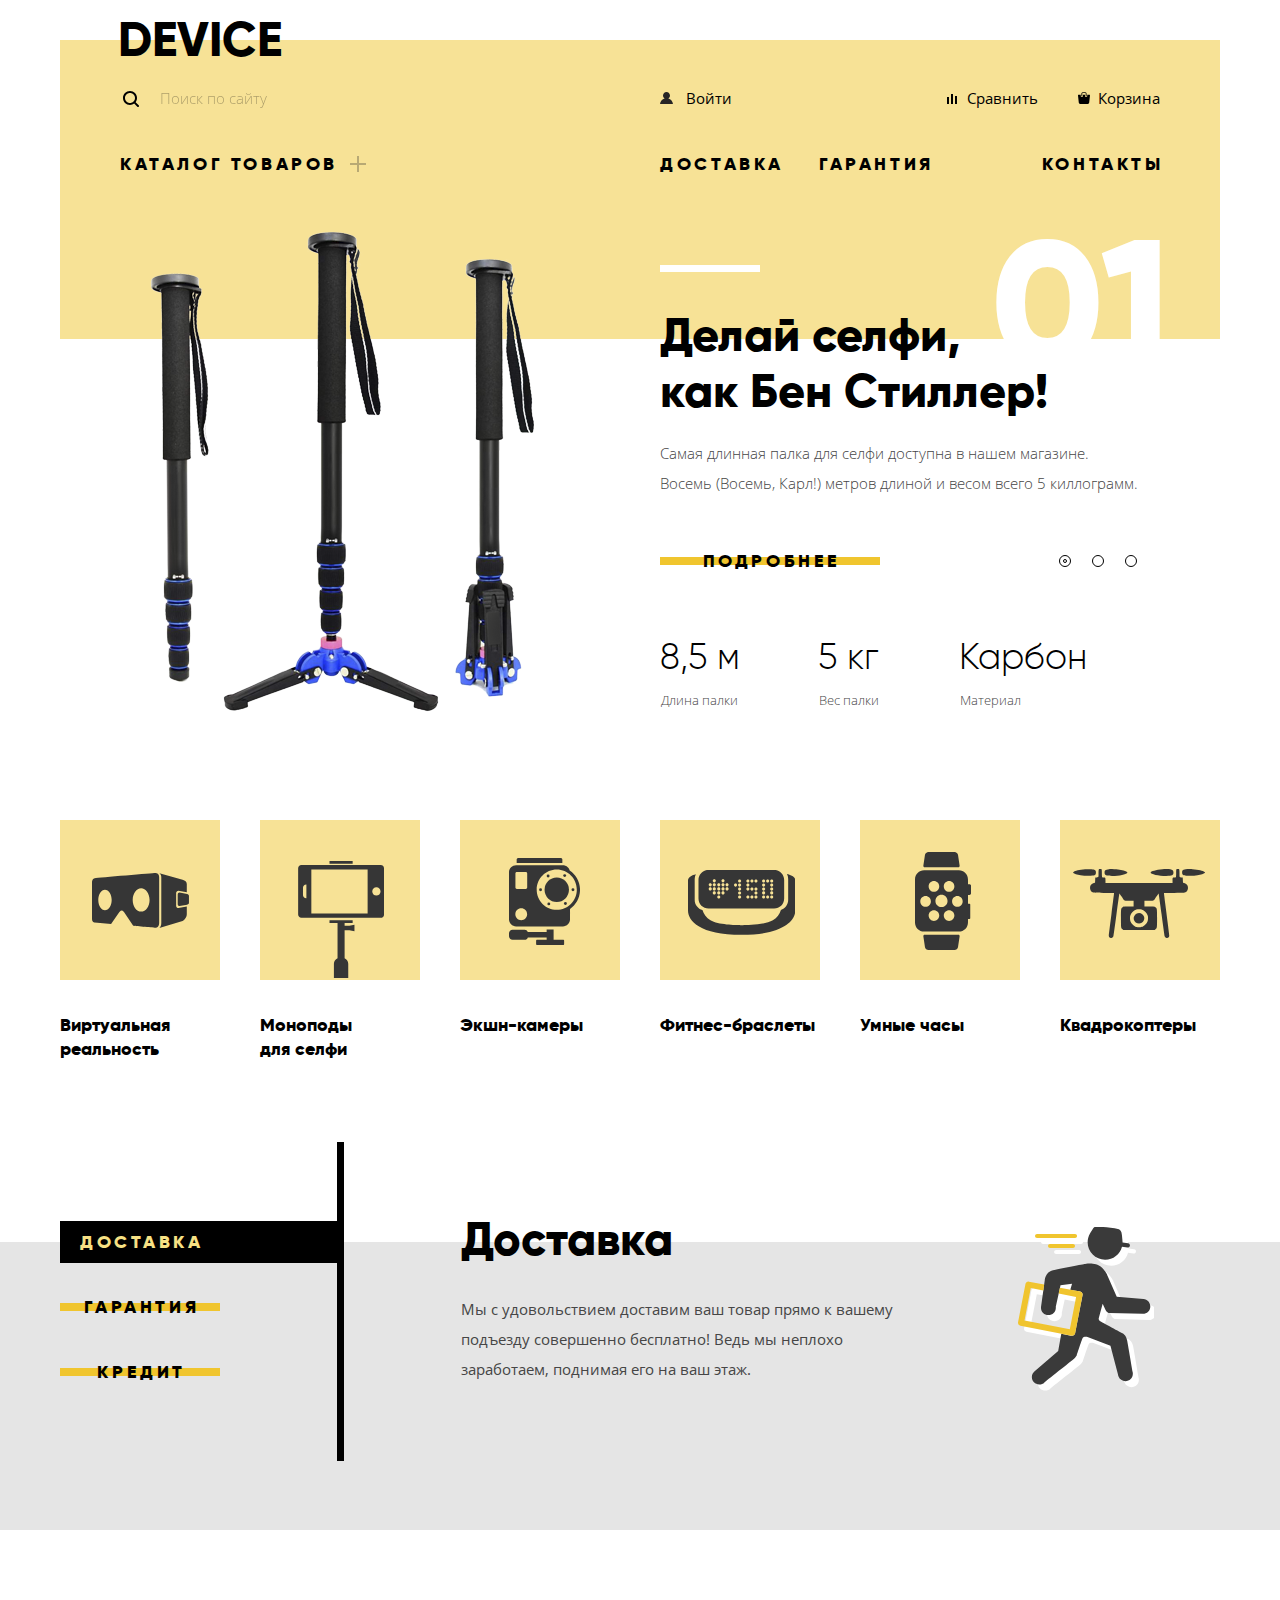
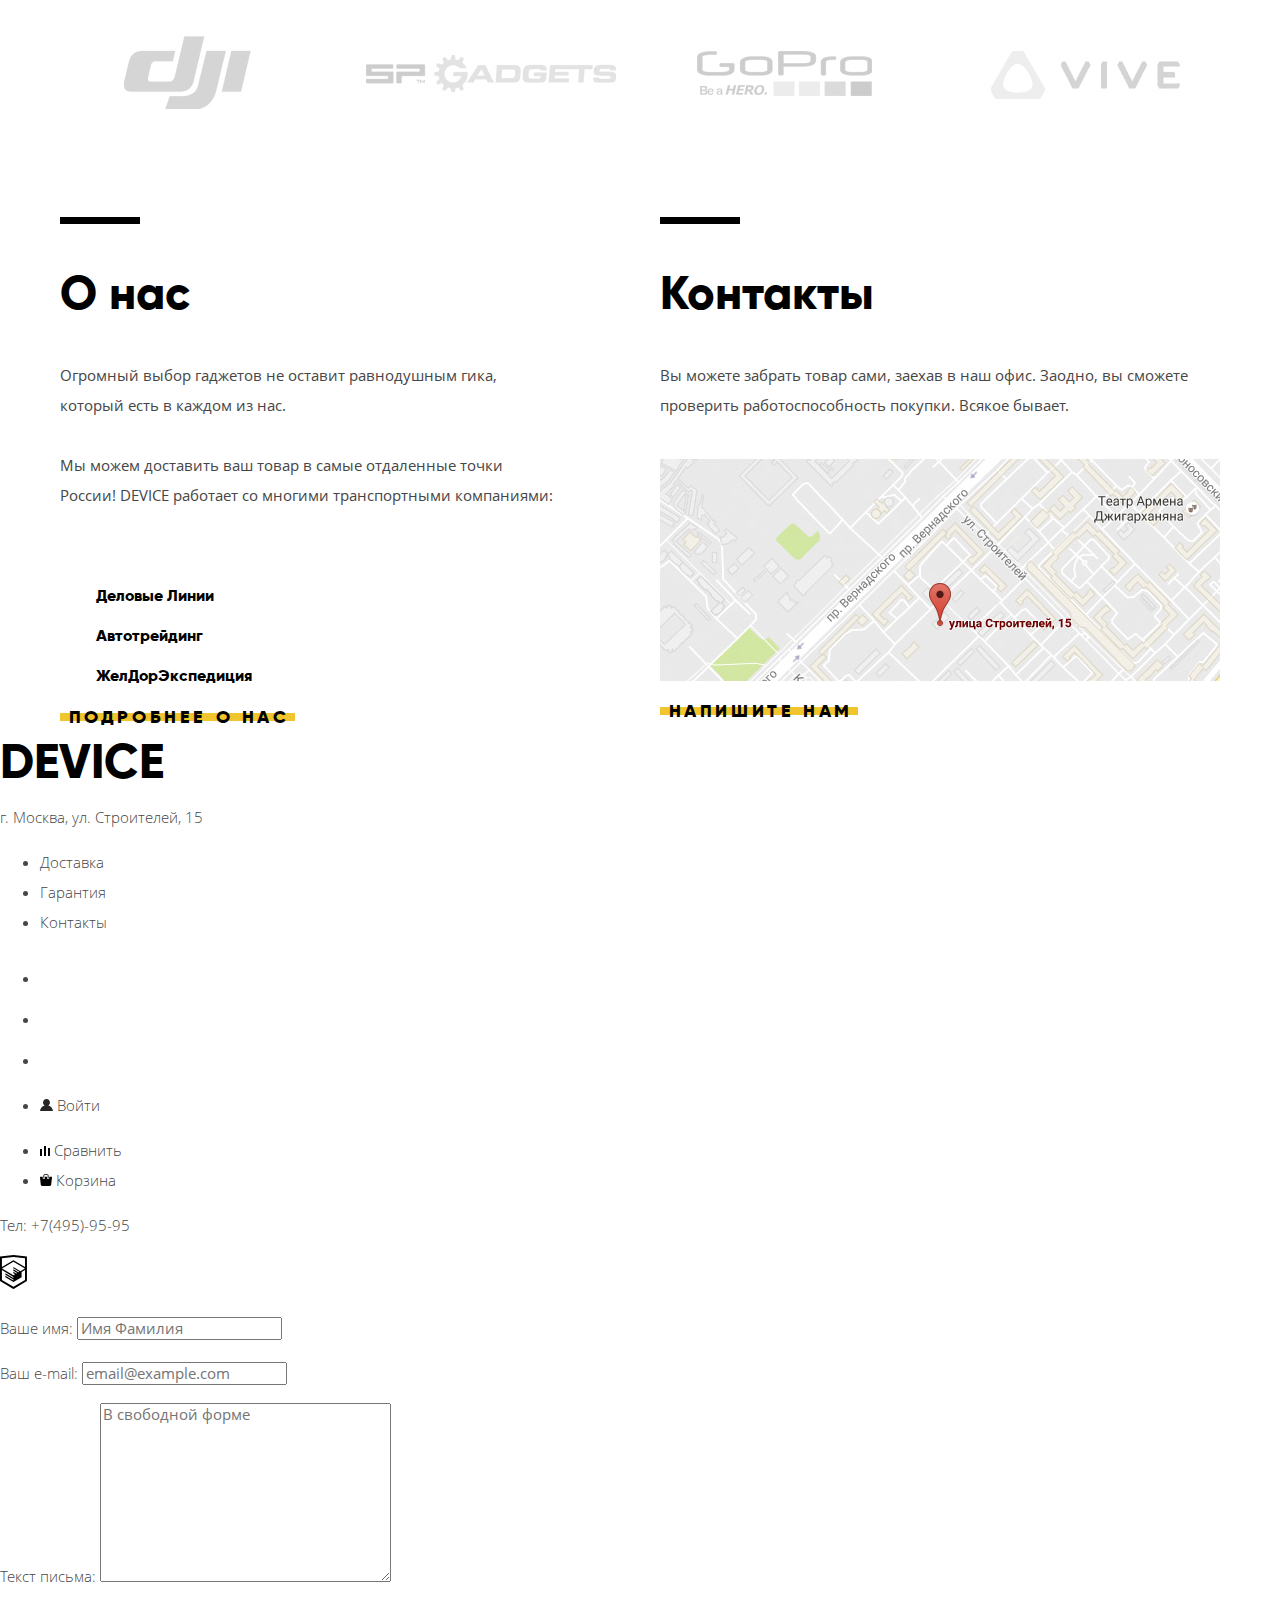
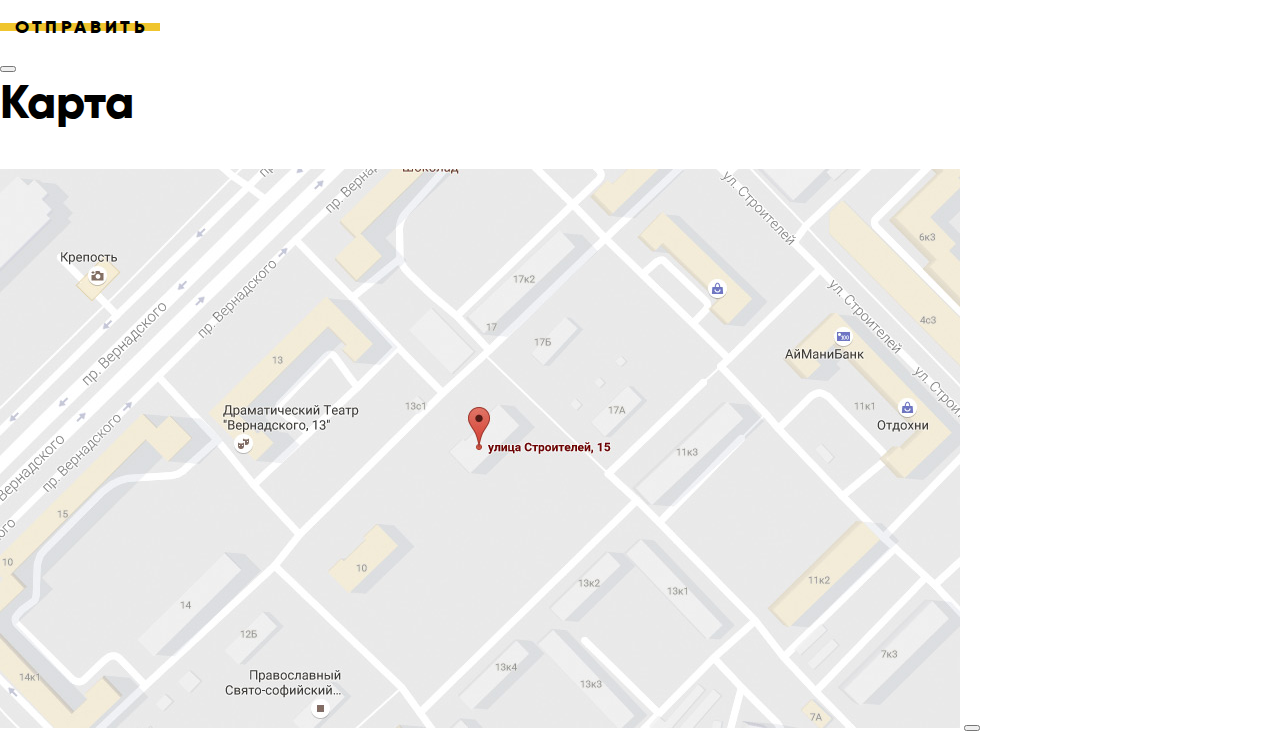
==== index.html @ dcaefc9c "Сделал второй слайдер и блок логотипов" ====
<!DOCTYPE html>
<html lang="ru">

<head>
  <meta charset="UTF-8">
  <meta name="viewport" content="width=device-width, initial-scale=1.0">
  <meta http-equiv="X-UA-Compatible" content="ie=edge">
  <title>Device</title>
  <link rel="stylesheet" href="css/normalize.css">
  <link rel="stylesheet" href="css/style.css">
</head>

<body>
  <header class="header container">
    <a class="logo header__logo">Device</a>

    <div class="additional-navigation">
      <form class="search" action="https://echo.htmlacademy.ru" method="GET">
        <input class="search__input" type="search" id="search" name="search" placeholder="Поиск по сайту" required>
        <button class="search__btn" type="submit">Найти</button>
        <span class="underscore"></span>
      </form>
      <div class="user-navigation">
        <ul class="login-block">
          <li class="user-navigation__item user-navigation__item_login">
            <a href="#">
              <svg class="user-icon" version="1.1" xmlns="http://www.w3.org/2000/svg" xmlns:xlink="http://www.w3.org/1999/xlink"
                x="0px" y="0px" width="13px" height="12px" viewBox="0 0 13 12" enable-background="new 0 0 13 12"
                xml:space="preserve">
                <path fill="#272525" d="M0.032,12h12.937c-0.163-2.643-2.074-4.837-4.671-5.543C9.306,5.846,9.985,4.75,9.985,3.485
                  C9.985,1.561,8.425,0,6.5,0S3.015,1.561,3.015,3.485c0,1.264,0.68,2.361,1.688,2.972C2.106,7.163,0.194,9.357,0.032,12z" /></svg>
              Войти
            </a>
          </li>
        </ul>
        <ul class="other-block">
          <li class="user-navigation__item"><a href="#">
              <svg version="1.1" xmlns="http://www.w3.org/2000/svg" xmlns:xlink="http://www.w3.org/1999/xlink" x="0px"
                y="0px" width="10px" height="14px" viewBox="0 0 10 10" enable-background="new 0 0 10 10" xml:space="preserve">
                <rect x="8" y="2" width="1.984" height="8" />
                <rect y="3" width="1.984" height="7" />
                <rect x="4" width="2" height="10" />
              </svg>
              Сравнить
            </a>
          </li>
          <li class="user-navigation__item">
            <a href="#">
              <svg version="1.1" xmlns="http://www.w3.org/2000/svg" xmlns:xlink="http://www.w3.org/1999/xlink" x="0px"
                y="0px" width="12px" height="12px" viewBox="0 0 12 12" enable-background="new 0 0 12 12" xml:space="preserve">
                <g>
                  <path d="M11.864,3.017c-0.082-0.098-0.203-0.154-0.327-0.154H9.225V4.09c0,0.563-0.484,1.022-1.08,1.022
                c-0.594,0-1.078-0.458-1.078-1.022V2.863H4.909V4.09c0,0.563-0.485,1.022-1.08,1.022c-0.595,0-1.078-0.458-1.078-1.022V2.863H0.438
                c-0.125,0-0.243,0.056-0.327,0.154C0.028,3.115-0.012,3.245,0.003,3.375l0.776,7.134c0.015,0.806,0.642,1.455,1.411,1.455h7.595
                c0.77,0,1.396-0.649,1.411-1.455l0.776-7.134C11.987,3.245,11.946,3.115,11.864,3.017z" />
                  <path d="M3.829,4.499c0.239,0,0.433-0.184,0.433-0.409V1.84c0-0.632,0.672-1.022,1.295-1.022h1.079
                c0.655,0,1.078,0.401,1.078,1.022v2.25c0,0.225,0.194,0.409,0.431,0.409c0.239,0,0.433-0.184,0.433-0.409V1.84
                C8.577,0.773,7.761,0,6.636,0H5.557C4.367,0,3.398,0.826,3.398,1.84v2.25C3.398,4.315,3.592,4.499,3.829,4.499z" />
                </g>
              </svg>
              Корзина</a>
          </li>
        </ul>
      </div>
    </div>

    <nav class="main-navigation">
      <ul class="main-navigation__list">
        <li class="main-navigation__item menu-catalog"><a href="#">Каталог товаров</a>
          <ul class="menu-catalog__list">
            <li class="menu-catalog__item"><a href="#">Виртуальная реальность</a></li>
            <li class="menu-catalog__item"><a href="#">Фитнес-браслеты</a></li>
            <li class="menu-catalog__item"><a href="#">Квадрокоптеры</a></li>
            <li class="menu-catalog__item"><a href="catalog.html">Моноподы для селфи</a></li>
            <li class="menu-catalog__item"><a href="#">Умные часы</a></li>
            <li class="menu-catalog__item"><a href="#">Экшн-камеры</a></li>
          </ul>
        </li>
        <li class="main-navigation__item"><a href="#">Доставка</a></li>
        <li class="main-navigation__item"><a href="#">Гарантия</a></li>
        <li class="main-navigation__item"><a href="#">Контакты</a></li>
      </ul>
    </nav>
  </header>

  <main>
    <section class="slider container">
      <h2 class="visually-hidden">Краткий обзор товаров</h2>
      <input class="visually-hidden" type="radio" name='slider-radio' id="slide-1" checked>
      <input class="visually-hidden" type="radio" name='slider-radio' id="slide-2">
      <input class="visually-hidden" type="radio" name='slider-radio' id="slide-3">

      <div class="slider-controls">
        <label class="slider-controls__item slider-controls__item_active" for="slide-1"><span class="visually-hidden">Слайд
            1</span></label>
        <label class="slider-controls__item" for="slide-2"><span class="visually-hidden">Слайд 2</span></label>
        <label class="slider-controls__item" for="slide-3"><span class="visually-hidden">Слайд 3</span></label>
      </div>

      <ul class="slide-list">
        <li class="slide-list__item slide-list__item_active">
          <img class="slide-list__item-img" src="img/slider-1.png" alt="Селфи палка" width="560" height="500">
          <div class="slide-wrapper">
            <b class="slide-list__item-title">Делай селфи, <br> как Бен Стиллер!</b>
            <p class="slide-list__item-text">
              Самая длинная палка для селфи доступна в нашем магазине. Восемь (Восемь, Карл!) метров длиной и весом
              всего 5 киллограмм.
            </p>
            <a href="#" class="btn slide-list__item-btn">Подробнее</a>
            <div class="properties-wrapper">
              <table class="properties">
                <tbody>
                  <tr class="descriptions">
                    <td class="descriptions__item">8,5 м</td>
                    <td class="descriptions__item">5 кг</td>
                    <td class="descriptions__item">Карбон</td>
                  </tr>
                  <tr class="property">
                    <td class="property__item">Длина палки</td>
                    <td class="property__item">Вес палки</td>
                    <td class="property__item">Материал</td>
                  </tr>
                </tbody>
              </table>
            </div>
          </div>
        </li>

        <li class="slide-list__item">
          <img class="slide-list__item-img" src="img/slider-2.png" alt="Фитнес браслет" width="560" height="500">
          <div class="slide-wrapper">
            <b class="slide-list__item-title">Худеем правильно!</b>
            <p class="slide-list__item-text">
              Мотивирующие фитнес-браслеты помогут найти в себе силы не пропускать занятия и соблюдать диету.
            </p>
            <a href="#" class="btn slide-list__item-btn">Подробнее</a>
            <div class="properties-wrapper">
              <table class="properties">
                <tbody>
                  <tr class="descriptions">
                    <td class="descriptions__item">48 часов</td>
                  </tr>
                  <tr class="property">
                    <td class="property__item">Без подзарядки</td>
                  </tr>
                </tbody>
              </table>
            </div>
          </div>
        </li>
        <li class="slide-list__item">
          <img class="slide-list__item-img" src="img/slider-3.png" alt="Квадрокоптер" width="560" height="500">
          <div class="slide-wrapper">
            <b class="slide-list__item-title">Порхает как бабочка, жалит как пчела!</b>
            <p class="slide-list__item-text">
              Это обычный, на первый взгляд, квадрокоптер оснащен мощным лазером, замаскированным под стандартную
              камеру.
            </p>
            <a href="#" class="btn slide-list__item-btn">Подробнее</a>
            <div class="properties-wrapper">
              <table class="properties">
                <tbody>
                  <tr class="descriptions">
                    <td class="descriptions__item">800 м</td>
                    <td class="descriptions__item">50 м</td>
                  </tr>
                  <tr class="property">
                    <td class="property__item">Дальность полета</td>
                    <td class="property__item">Радиус поражения</td>
                  </tr>
                </tbody>
              </table>
            </div>
          </div>
        </li>
      </ul>
    </section>

    <section class="popular-products container">
      <h2 class="visually-hidden">Популярные товары</h2>
      <ul class="popular-products__list">
        <li class="popular-product vr">
          <a href="#">Виртуальная реальность</a>
        </li>
        <li class="popular-product selfi"><a href="#">Моноподы <br> для селфи</a>
        </li>
        <li class="popular-product action-camera">
          <a href="#">Экшн-камеры</a>
        </li>
        <li class="popular-product fitness-braslet">
          <a href="#">Фитнес-браслеты</a>
        </li>
        <li class="popular-product smart-watch">
          <a href="#">Умные часы</a>
        </li>
        <li class="popular-product quadcopters">
          <a href="#">Квадрокоптеры</a>
        </li>
      </ul>
    </section>

    <section class="services">
      <div class="container">
        <h2 class="visually-hidden">Сервисы</h2>
        <input class="visually-hidden" type="radio" name="services-radio" id="delivery" checked>
        <input class="visually-hidden" type="radio" name="services-radio" id="warrantly">
        <input class="visually-hidden" type="radio" name="services-radio" id="credit">

        <div class="services-controls">
          <label for="delivery" class="btn services-controls__item services-controls__item_active">Доставка</label>
          <label for="warrantly" class="btn services-controls__item">Гарантия</label>
          <label for="credit" class="btn services-controls__item">Кредит</label>
        </div>

        <ul class="service-list">
          <li class="service-list__item delivery  service-list__item_active">
            <h3 class="service-list__item-title">Доставка</h3>
            <p class="service-list__item-text">
              Мы с удовольствием доставим ваш товар прямо к вашему подъезду совершенно бесплатно! Ведь мы неплохо
              заработаем, поднимая его на ваш этаж.
            </p>
          </li>
          <li class="service-list__item warranty">
            <h3 class="service-list__item-title">Гарантия</h3>
            <p class="service-list__item-text">
              Если из-за возгорания купленного у нас товара у вас сгорит дом &#8212; не переживайте, мы выдадим вам
              новый. <br> Товар, не дом, конено же.
            </p>
          </li>
          <li class="service-list__item credit">
            <h3 class="service-list__item-title">Кредит</h3>
            <p class="service-list__item-text">
              Залезть в долговую яму стало проще! Кредитные консультанты подберут для вас наиболее выгодные условия
              кредита. Выгодные для нашего банка, разумеется.
            </p>
          </li>
        </ul>
      </div>
    </section>

    <section class="brands container">
      <h2 class="visually-hidden">Брэнды</h2>
      <ul class="brands-list">
        <li class="brands-item"><a href="#">
          <img src="img/logo-1.jpg" alt="Dji" width="260" height="100">
        </a></li>
        <li class="brands-item"><a href="#">
          <img src="img/logo-2.jpg" alt="SPgadgets" width="260" height="100">
        </a></li>
        <li class="brands-item"><a href="#">
          <img src="img/logo-3.jpg" alt="GoPro" width="260" height="100">
        </a></li>
        <li class="brands-item"><a href="#">
          <img src="img/logo-4.jpg" alt="Vive" width="260" height="100">
        </a></li>
      </ul>
    </section>

    <section class="info container">
      <h2 class="visually-hidden">Информация</h2>
      <section class="about-us">
        <h3 class="about-us__title">О нас</h3>
        <p class="about-us__text">Огромный выбор гаджетов не оставит равнодушным гика, который есть в каждом из нас.</p>
        <p class="about-us__text">Мы можем доставить ваш товар в самые отдаленные точки России! DEVICE работает со
          многими транспортными компаниями:</p>
        <ul class="transport-companies">
          <li class="transport-companies__item">Деловые Линии</li>
          <li class="transport-companies__item">Автотрейдинг</li>
          <li class="transport-companies__item">ЖелДорЭкспедиция</li>
        </ul>
        <a href="#" class="btn">Подробнее о нас</a>
      </section>

      <section class="contacts">
        <h3 class="contacts__title">Контакты</h3>
        <p class="contacts__text">Вы можете забрать товар сами, заехав в наш офис. Заодно, вы сможете проверить
          работоспособность покупки. Всякое бывает.</p>
        <section class="map">
          <h4 class="visually-hidden">Карта</h4>
          <img src="img/map.jpg" alt="ул. Строителей, 15" class="map__img" width="560" height="222">
        </section>
        <a href="#" class="btn">Напишите нам</a>
      </section>
    </section>
  </main>

  <footer class="footer">
    <div class="footer__left">
      <a class="logo footer__logo">Device</a>
      <p class="footer__address">г. Москва, ул. Строителей, 15</p>
    </div>
    <div class="footer__center">
      <ul class="footer-serice-list">
        <li><a href="#">Доставка</a></li>
        <li><a href="#">Гарантия</a></li>
        <li><a href="#">Контакты</a></li>
      </ul>
      <ul class="social-btn">
        <li class="social-btn__item">
          <a href="#">
            <svg version="1.1" xmlns="http://www.w3.org/2000/svg" xmlns:xlink="http://www.w3.org/1999/xlink" x="0px" y="0px"
              width="32px" height="32px" viewBox="0 0 32 32" enable-background="new 0 0 32 32" xml:space="preserve">
              <path fill="#FFFFFF" d="M16,0C7.164,0,0,7.163,0,16s7.164,16,16,16c8.837,0,16-7.164,16-16S24.837,0,16,0z M20.062,9.455h-3.021
           v3.444h3.021v3.445h-3.021v8.61h-3.021v-8.61H11v-3.445h3.021V9.455c0-1.902,1.353-3.445,3.021-3.445h3.021V9.455z" />
            </svg>
            <span class="visually-hidden">Фейсбук</span>
          </a>
        </li>
        <li class="social-btn__item">
          <a href="#">
            <svg version="1.1" xmlns="http://www.w3.org/2000/svg" xmlns:xlink="http://www.w3.org/1999/xlink" x="0px" y="0px"
              width="32px" height="32px" viewBox="0 0 32 32" enable-background="new 0 0 32 32" xml:space="preserve">
              <g>
                <path fill="#FFFFFF" d="M20.916,16c0,2.728-2.211,4.938-4.938,4.938S11.039,18.728,11.039,16c0-0.394,0.051-0.773,0.138-1.14
               h-0.897v6.838h11.396V14.86h-0.897C20.865,15.227,20.916,15.606,20.916,16z" />
                <path fill="#FFFFFF" d="M15.978,18.659c1.466,0,2.659-1.193,2.659-2.659s-1.193-2.659-2.659-2.659
               c-1.466,0-2.659,1.193-2.659,2.659S14.511,18.659,15.978,18.659z" />
                <rect x="18.637" y="10.302" fill="#FFFFFF" width="3.039" height="3.039" />
                <path fill="#FFFFFF" d="M16,0C7.164,0,0,7.164,0,16c0,8.837,7.164,16,16,16c8.837,0,16-7.163,16-16C32,7.164,24.837,0,16,0z
                M23.955,21.698c0,1.254-1.025,2.279-2.279,2.279H10.279C9.026,23.978,8,22.952,8,21.698V10.302c0-1.253,1.026-2.279,2.279-2.279
               h11.396c1.254,0,2.279,1.026,2.279,2.279V21.698z" />
              </g>
            </svg>
            <span class="visually-hidden">Инстаграм</span>
          </a>
        </li>
        <li class="social-btn__item">
          <a href="#">
            <svg version="1.1" xmlns="http://www.w3.org/2000/svg" xmlns:xlink="http://www.w3.org/1999/xlink" x="0px" y="0px"
              width="32px" height="32px" viewBox="0 0 32 32" enable-background="new 0 0 32 32" xml:space="preserve">
              <g>
              </g>
              <g>
                <path fill="#FFFFFF" d="M16,0C7.164,0,0,7.164,0,16c0,8.837,7.164,16,16,16c8.837,0,16-7.163,16-16C32,7.164,24.837,0,16,0z
                M23.944,12.809c-0.251,6.516-3.463,10.832-10.992,10.702c-0.14,0-0.205,0-0.233,0c-0.015,0-0.021,0-0.021,0
               c-0.029,0-0.094,0-0.232,0c-0.447,0-4.543-0.443-5.344-1.823c2.479,0.19,4.247-0.406,5.12-1.136
               c-1.048-0.289-2.923-0.461-3.251-2.848c0.384,0.104,0.618,0.221,1.299,0.113c-1.307-0.824-2.758-1.519-2.679-3.643
               c0.311,0.317,1.164,0.518,1.46,0.457c-0.768-0.233-2.149-3.244-0.974-4.781c1.984,1.79,4.075,3.482,7.804,3.643
               c0.227-2.214,1.24-3.699,3.168-4.325c1.84-0.479,3.255,0.26,3.901,1.138c0.737-0.224,1.453-0.466,2.193-0.685
               c-0.004,0.833-0.569,1.463-0.935,1.709c0.747,0.165,1.423-0.475,1.423-0.475C25.467,11.818,24.557,12.58,23.944,12.809z" />
              </g>
            </svg>
            <span class="visually-hidden">Твиттер</span>
          </a>
        </li>
      </ul>
    </div>
    <div class="footer__right">

      <div class="footer-user-navigation">
        <ul class="footer-login-block">
          <li class="footer-user-navigation__item footer-user-navigation__item_login">
            <a href="#">
              <svg class="user-icon" version="1.1" xmlns="http://www.w3.org/2000/svg" xmlns:xlink="http://www.w3.org/1999/xlink"
                x="0px" y="0px" width="13px" height="12px" viewBox="0 0 13 12" enable-background="new 0 0 13 12"
                xml:space="preserve">
                <path fill="#272525" d="M0.032,12h12.937c-0.163-2.643-2.074-4.837-4.671-5.543C9.306,5.846,9.985,4.75,9.985,3.485
                  C9.985,1.561,8.425,0,6.5,0S3.015,1.561,3.015,3.485c0,1.264,0.68,2.361,1.688,2.972C2.106,7.163,0.194,9.357,0.032,12z" /></svg>
              Войти
            </a>
          </li>
        </ul>
        <ul class="footer-other-block">
          <li class="footer-user-navigation__item"><a href="#">
              <svg version="1.1" xmlns="http://www.w3.org/2000/svg" xmlns:xlink="http://www.w3.org/1999/xlink" x="0px"
                y="0px" width="10px" height="10px" viewBox="0 0 10 10" enable-background="new 0 0 10 10" xml:space="preserve">
                <rect x="8" y="2" width="1.984" height="8" />
                <rect y="3" width="1.984" height="7" />
                <rect x="4" width="2" height="10" />
              </svg>
              Сравнить
            </a>
          </li>
          <li class="footer-user-navigation__item">
            <a href="#">
              <svg version="1.1" xmlns="http://www.w3.org/2000/svg" xmlns:xlink="http://www.w3.org/1999/xlink" x="0px"
                y="0px" width="12px" height="12px" viewBox="0 0 12 12" enable-background="new 0 0 12 12" xml:space="preserve">
                <g>
                  <path d="M11.864,3.017c-0.082-0.098-0.203-0.154-0.327-0.154H9.225V4.09c0,0.563-0.484,1.022-1.08,1.022
                c-0.594,0-1.078-0.458-1.078-1.022V2.863H4.909V4.09c0,0.563-0.485,1.022-1.08,1.022c-0.595,0-1.078-0.458-1.078-1.022V2.863H0.438
                c-0.125,0-0.243,0.056-0.327,0.154C0.028,3.115-0.012,3.245,0.003,3.375l0.776,7.134c0.015,0.806,0.642,1.455,1.411,1.455h7.595
                c0.77,0,1.396-0.649,1.411-1.455l0.776-7.134C11.987,3.245,11.946,3.115,11.864,3.017z" />
                  <path d="M3.829,4.499c0.239,0,0.433-0.184,0.433-0.409V1.84c0-0.632,0.672-1.022,1.295-1.022h1.079
                c0.655,0,1.078,0.401,1.078,1.022v2.25c0,0.225,0.194,0.409,0.431,0.409c0.239,0,0.433-0.184,0.433-0.409V1.84
                C8.577,0.773,7.761,0,6.636,0H5.557C4.367,0,3.398,0.826,3.398,1.84v2.25C3.398,4.315,3.592,4.499,3.829,4.499z" />
                </g>
              </svg>
              Корзина</a>
          </li>
        </ul>
      </div>

      <p class="phone">Тел:
        <a class="phone__number" href="tel:+74959595">+7(495)-95-95</a>
      </p>
      <svg class="logo-html-academy" version="1.1" xmlns="http://www.w3.org/2000/svg" xmlns:xlink="http://www.w3.org/1999/xlink"
        x="0px" y="0px" width="26.943px" height="34.09px" viewBox="0 0 26.943 34.09" enable-background="new 0 0 26.943 34.09"
        xml:space="preserve">
        <path d="M13.62,0.017L13.472,0L0,1.412v24.661l13.473,8.017l13.43-7.99l0.042-0.025V1.412L13.62,0.017z M25.019,12.127L13.495,5.334 L13.494,5.23l-0.087,0.05l-0.088-0.056v0.109L1.925,12.118V3.147l11.548-1.212l11.547,1.212V12.127z M13.405,6.787L24.923,13.5 l-4.479,2.64l-7.093-4.221l-0.014,1.415l5.904,3.513l-0.86,0.507l-5.03-2.992l-0.014,1.415l3.827,2.275l-0.782,0.523l-3.031-1.787 l-0.014,1.413l1.853,1.091l-1.8,1.081L2.034,13.622L13.405,6.787z M1.925,15.127l11.411,6.791l0.016,1.044L5.41,18.234L5.395,19.65 l7.979,4.795l0.018,1.076l-7.973-4.74l-0.013,1.414l8.021,4.822l0.046,0.025l8.143-4.872l-0.011-5.177l3.415-2.036v10.021 L13.472,31.85L1.925,24.979V15.127z" />
      </svg>
    </div>
  </footer>

  <section class="modal modal-feedback">
    <h2 class="visually-hidden">Напишите нам</h2>
    <form class="input-form" action="https://echo.htmlacademy.ru" method="POST">
      <p class="input-form__item input-form__item-name">
        <label for="user-name">Ваше имя:</label>
        <input type="text" id="user-name" name="user-name" placeholder="Имя Фамилия">
      </p>
      <p class="input-form__item input-form__item-email">
        <label for="user-email">Ваш e-mail:</label>
        <input type="email" id="user-email" name="user-email" placeholder="email@example.com">
      </p>
      <p class="input-form__item input-form__item-text">
        <label for="user-text">Текст письма:</label>
        <textarea id="user-text" name="user-text" cols="30" rows="10" placeholder="В свободной форме"></textarea>
      </p>
      <button class="btn input-form__btn" type="submit">Отправить</button>
    </form>
    <button class="btn-close-modal btn-close-modal_feedback"><span class="visually-hidden">Закрыть</span></button>
  </section>

  <section class="modal modal-map">
    <h2 class="contacts__title">Карта</h2>
    <img class="modal-map__img" src="img/map-big.jpg" alt="ул. Строителей, 15" width="960" height="559">
    <button class="btn-close-modal btn-close-modal_map"><span class="visually-hidden">Закрыть</span></button>
  </section>
</body>

</html>
---- css/style.css ----
@font-face {
  font-family: 'Gilroy';
  src: url(../fonts/gilroyextrabold.woff2) format('woff2');
  font-weight: 900;
  font-style: normal;
}

@font-face {
  font-family: 'Gilroy';
  src: url(../fonts/gilroylight.woff2) format('woff2');
  font-weight: 300;
  font-style: normal;
}

@font-face {
  font-family: 'OpenSans';
  src: url(../fonts/opensanslight.woff2) format('woff2');
  font-weight: 300;
  font-style: normal;
}

@font-face {
  font-family: 'OpenSans';
  src: url(../fonts/opensansregular.woff2) format('woff2');
  font-weight: 400;
  font-style: normal;
}

.visually-hidden:not(:focus):not(:active),
input[type="checkbox"].visually-hidden,
input[type="radio"].visually-hidden {
  position: absolute;

  width: 1px;
  height: 1px;
  margin: -1px;
  border: 0;
  padding: 0;

  white-space: nowrap;
  -webkit-clip-path: inset(100%);
  clip-path: inset(100%);
  clip: rect(0 0 0 0);
  overflow: hidden;
}

.clearfix:after {
  content: "";
  display: table;
  clear: both;
}

body {
  margin: 0;
  padding: 0;

  min-width: 1200px;

  font-family: 'OpenSans', Arial, sans-serif;
  font-weight: 300;
  font-size: 15px;
  line-height: 30px;
  color: #464646;
  background-color: white;
}

a {
  /* font: inherit; */
  color: inherit;
  text-decoration: none;
}

a:not([href]) {
  cursor: default;
}

a.disabled {
  pointer-events: none !important; 
  cursor: default !important;
  color: #888 !important;
}

/* img {
  max-width: 100%;
  height: auto;
} */

.container {
  width: 1160px;
  /* padding-left: 20px;
  padding-right: 20px; */
  margin: 0 auto;
  box-sizing: border-box;
}

.logo {
  font-family: 'Gilroy', Arial, sans-serif;
  font-weight: 900;
  font-size: 48px;
  line-height: 48px;
  color: black;
  text-transform: uppercase;
  cursor: default;
}

.logo:hover,
.logo:focus {
  opacity: .6;
}

.logo:active {
  opacity: .3;
}

.btn {
  min-width: 160px;
  max-width: 100%;
  min-height: 40px;
  font-family: 'Gilroy', Arial, sans-serif;
  font-weight: 900;
  font-size: 18px;
  line-height: 24px;
  letter-spacing: .2em;
  color: rgba(0, 0, 0, 1);
  text-transform: uppercase;
  text-align: center;
  padding: 9px 5px; /* 5px */
  display: inline-block;
  box-sizing: border-box;
  word-wrap: break-word;
  border: none;
  outline: none;
  cursor: default;
  position: relative;
  background-color: transparent;
  z-index: 1;
}

.btn::first-letter {
  margin-left: .2em;
}

.btn::before {
  content: "";
  width: 100%;
  position: absolute;
  top: 50%;
  left: 0;
  height: 8px;
  transform: translateY(-50%);
  background-color: #f0c52e;
  z-index: -1;
  transition: height;
  transition-duration: .3s;
  box-sizing: border-box;
}

.btn:active {
  color: rgba(0, 0, 0, .3);
}

.btn:hover::before,
.btn:focus::before {
  height: 100%;
}

.header {
  margin-top: 40px;
  background-color: #f7e296;
  position: relative;
  padding-top: 36px;
  padding-left: 60px;
  padding-right: 60px;
  box-sizing: border-box;
}

.header__logo {
  position: absolute;
  top: -24px;
  left: 58px;
}

.additional-navigation {
  display: flex;
  /* flex-wrap: wrap; */
  justify-content: space-between;
}

.search {
  width: 438px;
  min-width: 330px;
  max-height: 44px;
  display: flex;
  font-size: 0;
  position: relative;
  align-items: flex-start;
  margin-right: 20px;
}

.search__input {
  width: 80%;
  font: inherit;
  font-size: 15px;
  border: none;
  background-color: transparent;
  box-sizing: border-box;
  outline: none;
  padding: 7px 15px;
  padding-left: 40px;
  background: url("data:image/svg+xml,%3Csvg version='1.1' xmlns='http://www.w3.org/2000/svg' xmlns:xlink='http://www.w3.org/1999/xlink' x='0px' y='0px' width='16px' height='16px' viewBox='0 0 16 16' enable-background='new 0 0 16 16' xml:space='preserve'%3E%3Cpath d='M15.7,14.3l-3.104-3.104C13.473,10.023,14,8.576,14,7c0-3.866-3.134-7-7-7S0,3.134,0,7s3.134,7,7,7 c1.576,0,3.023-0.527,4.193-1.404L14.3,15.7c0.185,0.184,0.38,0.3,0.7,0.3c0.553,0,1-0.447,1-1C16,14.781,15.945,14.546,15.7,14.3z M2,7c0-2.762,2.238-5,5-5s5,2.238,5,5s-2.238,5-5,5S2,9.762,2,7z'/%3E%3C/svg%3E%0A") 3px 15px no-repeat;
}

/* placeholder Safari/Chrome */
.search__input::-webkit-input-placeholder {
  color: black;
  opacity: .3;
}
.search__input:hover::-webkit-input-placeholder {
  opacity: .6;
}
.search__input:focus::-webkit-input-placeholder {
  opacity: 1;
}

/* placeholder Firefox */
.search__input::-moz-placeholder {
  color: black;
  opacity: .3;
}
.search__input:hover::-moz-placeholder {
  opacity: .6;
}
.search__input:focus::-moz-placeholder {
  opacity: 1;
}

.search__input:focus ~ .underscore {
  width: 100%;
  visibility: visible;
}

.search__input:focus ~ .search__btn {
  visibility: visible;
}

.search__btn {
  font: inherit;
  font-size: 15px;
  background-color: transparent;
  border: 2px solid black;
  padding: 5px 20px;
  box-sizing: border-box;
  transition: background-color, color;
  transition-duration: 150ms;
  outline: none;
  visibility: hidden;
}

.underscore {
  position: absolute;
  width: 0;
  height: 2px;
  background-color: black;
  bottom: 0;
  right: 0;
  transition: width;
  transition-duration: 300ms;
  visibility: hidden;
}

.search__btn:hover ~ .underscore,
.search__btn:focus ~ .underscore,
.search__btn:active ~ .underscore  {
  width: 100%;
  visibility: visible;
}

.search__btn:hover,
.search__btn:focus {
  color: rgba(255, 255, 255, 1);
  background-color: rgb(0, 0, 0);
  visibility: visible;
}

.search__btn:active {
  color: rgba(255, 255, 255, .3);
  background-color: rgb(0, 0, 0);
}

.user-navigation {
  min-width: 500px;
  max-width: 700px;
  margin: 0;
  padding: 0;
  padding-top: 7px;
  display: flex;
  justify-content: space-between;
  flex-shrink: 0;
}

.login-block,
.other-block {
  margin: 0;
  padding: 0;
  list-style: none;
  display: flex;
}

.login-block {
  margin-right: -20px;
  justify-content: flex-start;
  flex-wrap: wrap;
}

.login-block > .user-navigation__item {
  margin-right: 20px;
}

.user-navigation__item a {
  color: black;
  font-weight: normal;
  padding-left: 20px;
  position: relative;
  display: inline-block;
}

.user-navigation__item_login a {
  max-width: 333px;
  padding-left: 26px;
}

.other-block {
  width: 213px;
  justify-content: space-between;
  margin-left: 60px;
  flex-wrap: wrap;
  align-content: flex-start;
}

.user-navigation__item_exit > a {
  padding: 0;
  opacity: .3;
}

.user-navigation__item svg {
  position: absolute;
  top: 9px;
  left: 0px;
}

.user-navigation__item a:hover,
.user-navigation__item a:focus {
  opacity: .6;
}

.user-navigation__item a:active {
  opacity: .3;
}

.main-navigation__list {
  margin: 0;
  margin-left: -35px;
  padding: 0;
  list-style: none;
  padding-top: 32px;

  display: flex;
  justify-content: flex-start;
  align-items: flex-start;
  flex-wrap: wrap;
}

.main-navigation__item {
  font-family: 'Gilroy', Arial, sans-serif;
  font-weight: 900;
  font-size: 18px;
  line-height: 24px;
  color: black;
  text-transform: uppercase;
  letter-spacing: .2em;
  margin-left: 35px;
}

.main-navigation__item:nth-child(4) {
  margin-left: 108px;
  margin-right: -.2em;
}

.main-navigation__item > a:hover,
.main-navigation__item > a:focus,
.menu-catalog__item > a:hover,
.menu-catalog__item > a:focus {
  color: rgba(0, 0, 0, .6);
}

.main-navigation__item > a:active,
.menu-catalog__item > a:active {
  color: rgba(0, 0, 0, .3);
}

.menu-catalog {
  min-width: 225px;
  margin-right: auto;
  padding-right: 25px;
  position: relative;
}

.menu-catalog::before,
.menu-catalog::after {
  content: "";
  width: 16px;
  height: 2px;
  background-color: #b8a974;
  position: absolute;
  right: 4px;
  top: 11px;
}

.menu-catalog::after {
  transform: rotate(90deg);
}

.menu-catalog:hover > .menu-catalog__list {
  visibility: visible;
}

.menu-catalog__list {
  width: 680px;
  min-height: 141px;
  margin: 0;
  padding: 0;
  list-style: none;
  font-family: 'OpenSans', Arial, sans-serif;
  font-weight: 300;
  text-transform: none;
  letter-spacing: normal;
  font-size: 15px;
  line-height: 36px;
  color: black;
  padding-top: 22px;
  background-color: #f7e296;
  position: absolute;
  display: flex;

  flex-wrap: wrap;
  align-items: flex-start;
  align-content: flex-start;
  z-index: 5;

  visibility: hidden;
}

.menu-catalog__list::before {
  content: "";
  width: 1160px;;
  height: 100%;
  left: -60px;
  top: 0;
  background-color: #f7e296;
  position: absolute;
  z-index:-1;
}

.menu-catalog__item {
  width: 200px;
  margin-right: 40px;
  word-wrap: break-word;
}

.menu-catalog__item:nth-child(3n+2) {
  width: 160px;
}

.menu-catalog__item:last-child {
  width: 100%;
}

/* Slider */

.slider {
  padding-top: 52px;
  position: relative;
  counter-reset: countSlide;
  background-image: linear-gradient(to bottom, #f7e296 163px, transparent 163px);
  margin-bottom: 72px;
}

.slider-controls {
  min-width: 100px;
  max-width: 250px;
  min-height: 20px;
  position: absolute;
  top: 377px;
  right: 61px;
  display: flex;
  flex-wrap: wrap;
  align-items: center;
}

.slider-controls__item {
  width: 10px;
  height: 10px;
  border: 1px solid black;
  border-radius: 50%;
  margin-right: 21px;
  margin-bottom: 5px;
  z-index: 3;
  cursor: pointer;
  position: relative;
}

.slider-controls__item_active::before {
  content: "";
  width: 2px;
  height: 2px;
  border: 1px solid black;
  border-radius: 50%;
  top: 50%;
  left: 50%;
  transform: translate(-50%, -50%);
  position: absolute;
}

.slide-list {
  min-height: 520px;
  margin: 0;
  padding: 0;
  list-style: none;
}

.slide-list__item {
  display: flex;
  top: 0;
  position: absolute;
  visibility: hidden;
}

.slide-list__item_active {
  visibility: visible;
  position: static;
}

.slide-wrapper {
  max-width: 500px;
  padding-top: 79px;
  padding-right: 60px;
  margin-left: 40px;
  position: relative;
}

.slide-wrapper::before {
  content: "";
  width: 100px;
  height: 7px;
  top: 37px;
  background-color: white;
  position: absolute;
}

.slide-wrapper::after {
  font-family: 'Gilroy', Arial, sans-serif;
  font-weight: 900;
  font-size: 179.2px;
  line-height: 178.2px;
  color: white;
  counter-increment: countSlide;
  content: counter(countSlide, decimal-leading-zero);
  top: -13px;
  right: 48px;
  position: absolute;
}

.slide-list__item-title {
  width: 500px;
  margin-bottom: 19px;
  font-family: 'Gilroy', Arial, sans-serif;
  font-weight: 900;
  font-size: 47px;
  line-height: 56px;
  color: black;
  display: block;
  position: relative;
  z-index: 1;
}

.slide-list__item-text {
  margin: 0;
  margin-bottom: 42px;
  padding: 0;
  width: 480px;
}

.slide-list__item-btn {
  width: 220px;
  margin-bottom: 43px;
}

.properties-wrapper {
  max-width: 100%;
  overflow: auto;
}

.properties {
  max-width: 500px;
  height: 93px;
  text-align: left;
  border-collapse: collapse;
  word-wrap:  break-word;
}

.descriptions__item {
  padding: 0;
  font-family: 'Gilroy', Arial, sans-serif;
  font-weight: 300;
  font-size: 36px;
  line-height: 48px;
  color: black;
}

.property {
  vertical-align: top;
}

.property__item {
  padding-right: 80px;
  font-size: 13px;
  line-height: 20px;
}

/* end slider */

.popular-products {
  margin-bottom: 81px;
}

.popular-products__list {
  margin: 0;
  margin-left: -40px;
  padding: 0;
  font-size: 0;
  list-style: none;
}

.popular-product {
  display: inline-block;
  vertical-align: top;
  margin-left: 40px;
}

.popular-product > a {
  width: 160px;
  min-height: 240px;
  
  font-family: 'Gilroy', Arial, sans-serif;
  font-weight: 900;
  font-size: 18px;
  color: black;
  line-height: 24px;
  display: block;
  
  position: relative;
} 

.popular-product > a::before {
  content: "";
  height: 160px;
  display: block;
  margin-bottom: 33px;
  background-color: #f7e296;
  transition: background-color 400ms;
}

.popular-product > a::after {
  content: "";
  width: 100%;
  height: 160px;
  position: absolute;
  top: 0;
  left: 0;
  background-position: center center;
  background-repeat: no-repeat;
}

.popular-product.vr > a::after {
  background-image: url("data:image/svg+xml,%3Csvg version='1.1' xmlns='http://www.w3.org/2000/svg' xmlns:xlink='http://www.w3.org/1999/xlink' x='0px' y='0px' width='97px' height='55px' viewBox='0 0 97 55' enable-background='new 0 0 97 55' xml:space='preserve'%3E%3Cg id='Layer_1_1_'%3E%3C/g%3E%3Cg%3E%3Cpath fill='%23363636' d='M84.131,32.639V20.003c0-1.309,1.045-2.37,2.335-2.37l8.326,1.581V11.02c0-2.355-1.708-3.431-4.202-4.265 l-23.187-6.58c1.616,1.391,1.889,2.04,1.889,4.396v45.209c0,2.356-0.45,4.066-1.967,5.21l23.265-7.065 c2.401-0.833,4.202-4.216,4.202-6.572V33.44l-8.326,1.567C85.176,35.009,84.131,33.947,84.131,32.639z'/%3E%3Cpath fill='%23363636' d='M95.129,20.979l-7.598-1.444c-1.008,0-1.824,0.829-1.824,1.851v9.868c0,1.023,0.816,1.852,1.824,1.852 l7.598-1.431c1.154-0.419,1.824-0.829,1.824-1.852V22.83C96.953,21.808,96.187,21.323,95.129,20.979z'/%3E%3Cpath fill='%23363636' d='M67.17,4.483c0-5.08-4.232-4.459-4.232-4.459S5.832,4.738,2.838,5.145S0.001,9.532,0.001,9.532 S0,42.069,0,45.812s2.599,3.753,2.599,3.753l16.477,1.403L27.212,39.3c0,0,1.109-1.828,2.505-1.828 c1.397,0,2.432,1.861,2.432,1.861l9.061,13.521c0,0,18.895,1.909,22.521,1.909c3.626-0.001,3.439-5.024,3.439-5.024 S67.17,9.563,67.17,4.483z M12.982,37.192c-3.698,0-6.696-4.601-6.696-10.275s2.998-10.275,6.696-10.275 c3.698,0,6.696,4.601,6.696,10.275S16.68,37.192,12.982,37.192z M49.14,38.618c-4.662,0-8.441-5.239-8.441-11.701 c0-6.463,3.78-11.702,8.441-11.702c4.662,0,8.442,5.239,8.442,11.702C57.582,33.379,53.802,38.618,49.14,38.618z'/%3E%3C/g%3E%3C/svg%3E");
}

.popular-product.selfi > a::after {
  background-image: url("data:image/svg+xml,%3Csvg version='1.1' xmlns='http://www.w3.org/2000/svg' xmlns:xlink='http://www.w3.org/1999/xlink' x='0px' y='0px' width='86px' height='117px' viewBox='0 0 86 117' enable-background='new 0 0 86 117' xml:space='preserve'%3E%3Cg%3E%3Cpath fill='%23363636' d='M82.821,4.011H3.33c-1.761,0-3.188,1.427-3.188,3.188v46.413c0,1.763,1.427,3.189,3.188,3.189h79.492 c1.762,0,3.189-1.427,3.189-3.189V7.199C86.011,5.438,84.583,4.011,82.821,4.011z M8.392,37.236H8.166 c-1.762,0-3.189-1.429-3.189-3.189v-7.283c0-1.761,1.427-3.188,3.189-3.188h0.226V37.236z M69.623,52.408H13.341V8.402h56.282 V52.408z M78.4,34.552c-2.289,0-4.146-1.855-4.146-4.147s1.856-4.147,4.146-4.147c2.291,0,4.148,1.855,4.148,4.147 S80.691,34.552,78.4,34.552z'/%3E%3Crect x='31.497' fill='%23363636' width='23.157' height='2.758'/%3E%3Cpath fill='%23363636' d='M46.608,64.861v-2.973h8.046v-2.758H31.498v2.758h8.045v35.246c-2.139,0.938-3.635,3.072-3.635,5.559V117 h14.335v-14.307c0-2.486-1.495-4.621-3.636-5.557v-27.99h4.796l5.051,1.213v-6.711l-5.051,1.213H46.608z'/%3E%3C/g%3E%3Cg id='Layer_1_1_'%3E%3C/g%3E%3C/svg%3E%0A");
  background-position: 38px 41px; 
}

.popular-product.action-camera > a::after {
  background-image: url("data:image/svg+xml,%3Csvg version='1.1' xmlns='http://www.w3.org/2000/svg' xmlns:xlink='http://www.w3.org/1999/xlink' x='0px' y='0px' width='71px' height='87px' viewBox='0 0 71 87' enable-background='new 0 0 71 87' xml:space='preserve'%3E%3Cg%3E%3Cpath fill='%23363636' d='M53.349,1.49c0-0.736-0.578-1.49-1.311-1.49H9.053C8.32,0,7.672,0.754,7.672,1.49v3.522h45.676V1.49z'/%3E%3Cpath fill='%23363636' d='M54.202,81.809h-9.597V71.426h-6.958v2.507H18.774c-0.537-1.254-1.757-2.148-3.181-2.148H3.559 C1.642,71.784,0,73.387,0,75.311v3.018c0,1.924,1.642,3.48,3.559,3.48h12.035c1.511,0,2.792-0.896,3.269-2.326h18.785v2.326H28.13 c-0.533,0-1.01,0.437-1.01,0.972v3.172c0,0.535,0.478,1.048,1.01,1.048h26.072c0.533,0,0.93-0.513,0.93-1.048V82.78 C55.132,82.245,54.735,81.809,54.202,81.809z'/%3E%3Cpath fill='%23363636' d='M60.666,12.39c-0.861-2.937-3.567-5.05-6.771-5.05H7.148C3.25,7.34,0,10.449,0,14.361v46.9 c0,3.912,3.25,7.121,7.148,7.121h46.747c3.898,0,7.126-3.209,7.126-7.121V50.915c6.066-4.204,10.001-11.211,10.001-19.164 C71.021,23.672,66.89,16.57,60.666,12.39z M12.238,62.151c-3.259,0-5.901-2.65-5.901-5.921c0-3.27,2.642-5.922,5.901-5.922 s5.902,2.652,5.902,5.922C18.14,59.501,15.497,62.151,12.238,62.151z M18.199,29.546c0,0.786-0.635,1.422-1.418,1.422H7.841 c-0.783,0-1.418-0.637-1.418-1.422V15.386c0-0.786,0.635-1.423,1.418-1.423h8.939c0.783,0,1.418,0.637,1.418,1.423V29.546z M47.762,51.858c-11.076,0-20.057-9.01-20.057-20.123s8.98-20.124,20.057-20.124c11.077,0,20.058,9.01,20.058,20.124 S58.839,51.858,47.762,51.858z'/%3E%3Cellipse fill='%23363636' cx='47.762' cy='31.735' rx='12.188' ry='12.229'/%3E%3Ccircle fill='%23363636' cx='31.562' cy='31.736' r='1.435'/%3E%3Ccircle fill='%23363636' cx='63.963' cy='31.736' r='1.435'/%3E%3Ccircle fill='%23363636' cx='39.109' cy='17.994' r='1.435'/%3E%3Cellipse fill='%23363636' cx='56.415' cy='45.476' rx='1.43' ry='1.436'/%3E%3Ccircle fill='%23363636' cx='55.697' cy='17.565' r='1.435'/%3E%3Ccircle fill='%23363636' cx='39.828' cy='45.906' r='1.435'/%3E%3C/g%3E%3C/svg%3E%0A");
  background-position: 49px 38px; 
}

.popular-product.fitness-braslet > a::after {
  background-image: url("data:image/svg+xml,%3Csvg version='1.1' xmlns='http://www.w3.org/2000/svg' xmlns:xlink='http://www.w3.org/1999/xlink' x='0px' y='0px' width='107px' height='65px' viewBox='0 0 107 65' enable-background='new 0 0 107 65' xml:space='preserve'%3E%3Cg%3E%3Cpath fill='%23363636' d='M98.967,4.074c0.752,1.441,1.209,3.08,1.209,4.818v21.102c0,4.616-3.092,8.527-7.246,9.9 c-1.325,3.987-3.778,7.854-8.051,10.432c-8.676,5.231-31.124,4.837-31.198,4.837c-0.078,0-22.513,0.395-31.189-4.837 c-4.216-2.545-6.708-6.347-8.042-10.279c-4.418-1.209-7.756-5.251-7.756-10.053V8.893c0-1.688,0.427-3.282,1.139-4.693 C4.17,5.109,0,6.918,0,10.434c0,6.243,0,25.687,0,29.983C0,50.668,11.839,64.85,53.657,64.85c41.82,0,53.657-14.182,53.657-24.433 c0-4.296,0-23.74,0-29.983C107.313,6.75,102.738,4.94,98.967,4.074z'/%3E%3Cpath fill='%23363636' d='M20.561,38.459h65.523c5.564,0,10.074-4.513,10.074-10.077V9.935c0-5.563-4.51-10.075-10.074-10.075H20.561 c-5.564,0-10.075,4.511-10.075,10.075v18.447C10.486,33.946,14.997,38.459,20.561,38.459z M83.695,9.468 c0.867,0,1.569,0.703,1.569,1.57c0,0.866-0.702,1.569-1.569,1.569s-1.568-0.703-1.568-1.569 C82.127,10.17,82.828,9.468,83.695,9.468z M83.695,13.507c0.867,0,1.569,0.703,1.569,1.568c0,0.867-0.702,1.569-1.569,1.569 s-1.568-0.702-1.568-1.569C82.127,14.21,82.828,13.507,83.695,13.507z M83.695,17.546c0.867,0,1.569,0.702,1.569,1.569 c0,0.866-0.702,1.569-1.569,1.569s-1.568-0.703-1.568-1.569C82.127,18.248,82.828,17.546,83.695,17.546z M83.695,21.373 c0.867,0,1.569,0.704,1.569,1.569c0,0.867-0.702,1.568-1.569,1.568s-1.568-0.701-1.568-1.568 C82.127,22.076,82.828,21.373,83.695,21.373z M83.695,25.412c0.867,0,1.569,0.702,1.569,1.569c0,0.865-0.702,1.568-1.569,1.568 s-1.568-0.704-1.568-1.568C82.127,26.114,82.828,25.412,83.695,25.412z M79.656,9.468c0.867,0,1.568,0.703,1.568,1.57 c0,0.866-0.701,1.569-1.568,1.569c-0.865,0-1.568-0.703-1.568-1.569C78.088,10.17,78.791,9.468,79.656,9.468z M79.656,25.412 c0.867,0,1.568,0.702,1.568,1.569c0,0.865-0.701,1.568-1.568,1.568c-0.865,0-1.568-0.704-1.568-1.568 C78.088,26.114,78.791,25.412,79.656,25.412z M75.619,9.468c0.865,0,1.568,0.703,1.568,1.57c0,0.866-0.703,1.569-1.568,1.569 c-0.867,0-1.569-0.703-1.569-1.569C74.05,10.17,74.752,9.468,75.619,9.468z M75.619,13.507c0.865,0,1.568,0.703,1.568,1.568 c0,0.867-0.703,1.569-1.568,1.569c-0.867,0-1.569-0.702-1.569-1.569C74.05,14.21,74.752,13.507,75.619,13.507z M75.619,17.546 c0.865,0,1.568,0.702,1.568,1.569c0,0.866-0.703,1.569-1.568,1.569c-0.867,0-1.569-0.703-1.569-1.569 C74.05,18.248,74.752,17.546,75.619,17.546z M75.619,21.373c0.865,0,1.568,0.704,1.568,1.569c0,0.867-0.703,1.568-1.568,1.568 c-0.867,0-1.569-0.701-1.569-1.568C74.05,22.076,74.752,21.373,75.619,21.373z M75.619,25.412c0.865,0,1.568,0.702,1.568,1.569 c0,0.865-0.703,1.568-1.568,1.568c-0.867,0-1.569-0.704-1.569-1.568C74.05,26.114,74.752,25.412,75.619,25.412z M67.965,9.468 c0.867,0,1.568,0.703,1.568,1.57c0,0.866-0.701,1.569-1.568,1.569s-1.568-0.703-1.568-1.569C66.396,10.17,67.1,9.468,67.965,9.468z M67.965,17.546c0.867,0,1.568,0.702,1.568,1.569c0,0.866-0.701,1.569-1.568,1.569s-1.568-0.703-1.568-1.569 C66.396,18.248,67.1,17.546,67.965,17.546z M67.965,21.427c0.867,0,1.568,0.701,1.568,1.568c0,0.865-0.701,1.569-1.568,1.569 s-1.568-0.704-1.568-1.569C66.396,22.128,67.1,21.427,67.965,21.427z M67.965,25.412c0.867,0,1.568,0.702,1.568,1.569 c0,0.865-0.701,1.568-1.568,1.568s-1.568-0.704-1.568-1.568C66.396,26.114,67.1,25.412,67.965,25.412z M63.926,9.468 c0.867,0,1.57,0.703,1.57,1.57c0,0.866-0.703,1.569-1.57,1.569c-0.865,0-1.569-0.703-1.569-1.569 C62.356,10.17,63.061,9.468,63.926,9.468z M63.926,17.546c0.867,0,1.57,0.702,1.57,1.569c0,0.866-0.703,1.569-1.57,1.569 c-0.865,0-1.569-0.703-1.569-1.569C62.356,18.248,63.061,17.546,63.926,17.546z M63.926,25.412c0.867,0,1.57,0.702,1.57,1.569 c0,0.865-0.703,1.568-1.57,1.568c-0.865,0-1.569-0.704-1.569-1.568C62.356,26.114,63.061,25.412,63.926,25.412z M59.888,9.468 c0.865,0,1.569,0.703,1.569,1.57c0,0.866-0.704,1.569-1.569,1.569c-0.867,0-1.568-0.703-1.568-1.569 C58.319,10.17,59.021,9.468,59.888,9.468z M59.888,13.507c0.865,0,1.569,0.703,1.569,1.568c0,0.867-0.704,1.569-1.569,1.569 c-0.867,0-1.568-0.702-1.568-1.569C58.319,14.21,59.021,13.507,59.888,13.507z M59.888,17.546c0.865,0,1.569,0.702,1.569,1.569 c0,0.866-0.704,1.569-1.569,1.569c-0.867,0-1.568-0.703-1.568-1.569C58.319,18.248,59.021,17.546,59.888,17.546z M59.888,25.412 c0.865,0,1.569,0.702,1.569,1.569c0,0.865-0.704,1.568-1.569,1.568c-0.867,0-1.568-0.704-1.568-1.568 C58.319,26.114,59.021,25.412,59.888,25.412z M51.598,9.468c0.867,0,1.569,0.703,1.569,1.57c0,0.866-0.702,1.569-1.569,1.569 c-0.867,0-1.568-0.703-1.568-1.569C50.029,10.17,50.731,9.468,51.598,9.468z M51.598,13.507c0.867,0,1.569,0.703,1.569,1.568 c0,0.867-0.702,1.569-1.569,1.569c-0.867,0-1.568-0.702-1.568-1.569C50.029,14.21,50.731,13.507,51.598,13.507z M51.598,17.546 c0.867,0,1.569,0.702,1.569,1.569c0,0.866-0.702,1.569-1.569,1.569c-0.867,0-1.568-0.703-1.568-1.569 C50.029,18.248,50.731,17.546,51.598,17.546z M51.598,21.427c0.867,0,1.569,0.701,1.569,1.568c0,0.865-0.702,1.569-1.569,1.569 c-0.867,0-1.568-0.704-1.568-1.569C50.029,22.128,50.731,21.427,51.598,21.427z M51.598,25.412c0.867,0,1.569,0.702,1.569,1.569 c0,0.865-0.702,1.568-1.569,1.568c-0.867,0-1.568-0.704-1.568-1.568C50.029,26.114,50.731,25.412,51.598,25.412z M47.559,13.507 c0.867,0,1.568,0.703,1.568,1.568c0,0.867-0.701,1.569-1.568,1.569s-1.569-0.702-1.569-1.569 C45.99,14.21,46.691,13.507,47.559,13.507z M39.057,13.295c0.865,0,1.569,0.703,1.569,1.568c0,0.867-0.704,1.569-1.569,1.569 c-0.867,0-1.571-0.703-1.571-1.569C37.486,13.998,38.189,13.295,39.057,13.295z M39.057,17.333c0.865,0,1.569,0.703,1.569,1.57 c0,0.866-0.704,1.57-1.569,1.57c-0.867,0-1.571-0.704-1.571-1.57C37.486,18.036,38.189,17.333,39.057,17.333z M35.018,9.255 c0.865,0,1.568,0.703,1.568,1.57c0,0.866-0.704,1.568-1.568,1.568c-0.867,0-1.569-0.703-1.569-1.568 C33.449,9.958,34.15,9.255,35.018,9.255z M35.018,13.295c0.865,0,1.568,0.703,1.568,1.568c0,0.867-0.704,1.569-1.568,1.569 c-0.867,0-1.569-0.703-1.569-1.569C33.449,13.998,34.15,13.295,35.018,13.295z M35.018,17.333c0.865,0,1.568,0.703,1.568,1.57 c0,0.866-0.704,1.57-1.568,1.57c-0.867,0-1.569-0.704-1.569-1.57C33.449,18.036,34.15,17.333,35.018,17.333z M35.018,21.373 c0.865,0,1.568,0.704,1.568,1.569c0,0.867-0.704,1.568-1.568,1.568c-0.867,0-1.569-0.701-1.569-1.568 C33.449,22.076,34.15,21.373,35.018,21.373z M30.764,13.295c0.867,0,1.569,0.703,1.569,1.568c0,0.867-0.702,1.569-1.569,1.569 c-0.867,0-1.568-0.703-1.568-1.569C29.196,13.998,29.897,13.295,30.764,13.295z M30.764,17.333c0.867,0,1.569,0.703,1.569,1.57 c0,0.866-0.702,1.57-1.569,1.57c-0.867,0-1.568-0.704-1.568-1.57C29.196,18.036,29.897,17.333,30.764,17.333z M30.764,21.373 c0.867,0,1.569,0.704,1.569,1.569c0,0.867-0.702,1.568-1.569,1.568c-0.867,0-1.568-0.701-1.568-1.568 C29.196,22.076,29.897,21.373,30.764,21.373z M30.764,25.412c0.867,0,1.569,0.702,1.569,1.569c0,0.865-0.702,1.568-1.569,1.568 c-0.867,0-1.568-0.704-1.568-1.568C29.196,26.114,29.897,25.412,30.764,25.412z M26.3,9.255c0.867,0,1.571,0.703,1.571,1.57 c0,0.866-0.704,1.568-1.571,1.568c-0.865,0-1.569-0.703-1.569-1.568C24.731,9.958,25.435,9.255,26.3,9.255z M26.3,13.295 c0.867,0,1.571,0.703,1.571,1.568c0,0.867-0.704,1.569-1.571,1.569c-0.865,0-1.569-0.703-1.569-1.569 C24.731,13.998,25.435,13.295,26.3,13.295z M26.3,17.333c0.867,0,1.571,0.703,1.571,1.57c0,0.866-0.704,1.57-1.571,1.57 c-0.865,0-1.569-0.704-1.569-1.57C24.731,18.036,25.435,17.333,26.3,17.333z M26.3,21.373c0.867,0,1.571,0.704,1.571,1.569 c0,0.867-0.704,1.568-1.571,1.568c-0.865,0-1.569-0.701-1.569-1.568C24.731,22.076,25.435,21.373,26.3,21.373z M22.263,13.295 c0.865,0,1.569,0.703,1.569,1.568c0,0.867-0.704,1.569-1.569,1.569c-0.867,0-1.569-0.703-1.569-1.569 C20.694,13.998,21.396,13.295,22.263,13.295z M22.263,17.333c0.865,0,1.569,0.703,1.569,1.57c0,0.866-0.704,1.57-1.569,1.57 c-0.867,0-1.569-0.704-1.569-1.57C20.694,18.036,21.396,17.333,22.263,17.333z'/%3E%3C/g%3E%3C/svg%3E%0A");
  background-position: 28px 50px; 
}

.popular-product.smart-watch > a::after {
  background-image: url("data:image/svg+xml,%3Csvg version='1.1' xmlns='http://www.w3.org/2000/svg' xmlns:xlink='http://www.w3.org/1999/xlink' x='0px' y='0px' width='56px' height='98px' viewBox='0 0 56 98' enable-background='new 0 0 56 98' xml:space='preserve'%3E%3Cg%3E%3Cpath fill='%23363636' d='M54.494,32.197h-1.515v-4.64c0-5.052-4.087-9.186-9.082-9.186H9.082C4.086,18.372,0,22.505,0,27.557v42.868 c0,5.052,4.087,9.185,9.083,9.185h34.815c4.995,0,9.082-4.133,9.082-9.185V67.01h1.515c0.415,0,0.757-0.344,0.757-0.764V52.467 c0-0.421-0.342-0.766-0.757-0.766h-1.515v-8.788h1.515c0.832,0,1.514-0.688,1.514-1.531v-7.654 C56.008,32.886,55.326,32.197,54.494,32.197z M34.082,29.088c2.926,0,5.299,2.398,5.299,5.358s-2.373,5.358-5.299,5.358 s-5.298-2.398-5.298-5.358S31.156,29.088,34.082,29.088z M18.945,29.088c2.925,0,5.298,2.398,5.298,5.358s-2.373,5.358-5.298,5.358 c-2.926,0-5.298-2.398-5.298-5.358S16.019,29.088,18.945,29.088z M5.297,49.397c0-2.959,2.371-5.358,5.298-5.358 c2.926,0,5.298,2.399,5.298,5.358c0,2.959-2.373,5.358-5.298,5.358C7.668,54.756,5.297,52.356,5.297,49.397z M18.945,68.894 c-2.926,0-5.298-2.398-5.298-5.358s2.372-5.358,5.298-5.358c2.925,0,5.298,2.398,5.298,5.358S21.87,68.894,18.945,68.894z M20.435,48.991c0-3.382,2.711-6.124,6.055-6.124c3.344,0,6.055,2.742,6.055,6.124s-2.711,6.124-6.055,6.124 C23.146,55.114,20.435,52.373,20.435,48.991z M34.082,68.894c-2.926,0-5.298-2.398-5.298-5.358s2.372-5.358,5.298-5.358 s5.299,2.398,5.299,5.358S37.008,68.894,34.082,68.894z M42.384,54.756c-2.927,0-5.298-2.399-5.298-5.358 c0-2.959,2.371-5.358,5.298-5.358c2.926,0,5.298,2.399,5.298,5.358C47.682,52.356,45.31,54.756,42.384,54.756z'/%3E%3Cpath fill='%23363636' d='M9.646,15.31h33.687c0.843,0,1.432-0.681,1.306-1.514L43.023,3.028c0,0,0-0.001-0.002-0.002 C42.771,1.362,41.189,0,39.506,0H13.474c-1.686,0-3.268,1.362-3.517,3.028L8.342,13.795C8.217,14.628,8.803,15.31,9.646,15.31z'/%3E%3Cpath fill='%23363636' d='M43.333,82.671H9.646c-0.843,0-1.429,0.683-1.304,1.516l1.615,10.767c0.25,1.666,1.832,3.028,3.516,3.028 h26.032c1.684,0,3.266-1.362,3.517-3.026c0-0.001,0-0.001,0-0.002l1.615-10.767C44.765,83.354,44.176,82.671,43.333,82.671z'/%3E%3C/g%3E%3C/svg%3E%0A");
  background-position: 55px 32px; 
}

.popular-product.quadcopters > a::after {
background-image: url("data:image/svg+xml,%3Csvg version='1.1' xmlns='http://www.w3.org/2000/svg' xmlns:xlink='http://www.w3.org/1999/xlink' x='0px' y='0px' width='132px' height='69px' viewBox='0 0 132 69' enable-background='new 0 0 132 69' xml:space='preserve'%3E%3Cg transform='translate(0.000000,512.000000) scale(0.100000,-0.100000)'%3E%3Cpath fill='%23363636' d='M120.522,5117.421c-55.449-4.873-102.139-15.928-114.77-26.724c-7.227-6.162-7.227-6.162-2.324-11.562 c6.445-7.197,37.134-16.45,72.476-22.363c39.98-6.68,125.098-6.934,137.231-0.513c12.119,6.68,16.24,14.136,16.24,29.814 c0,16.187-6.191,24.16-22.178,28.525C192.739,5118.457,149.414,5120,120.522,5117.421z'/%3E%3Cpath fill='%23363636' d='M257.744,5115.117c-1.294-2.832-2.583-21.079-2.583-41.118c0-40.61,1.553-37.783-21.919-39.331 l-10.308-0.771l-1.294-25.444l-1.289-25.439l-11.865-2.832c-25.791-6.68-39.99-25.952-37.915-52.944 c1.279-19.272,10.308-33.408,25.786-40.869c11.089-5.132,14.697-5.381,112.461-5.381c55.449,0,101.372-0.786,101.885-1.807 c0.508-1.284-11.094-94.072-25.796-206.387c-14.448-112.305-26.831-209.971-27.085-216.66 c-0.513-16.172,8.262-26.211,23.477-26.211c12.373,0,20.117,6.416,23.213,19.014c1.294,5.137,14.956,103.33,30.181,218.213 c15.22,114.629,28.628,208.687,29.404,208.687c1.03,0,10.83-14.131,21.924-31.357c29.399-46.26,23.989-43.169,76.353-43.169h43.584 v-28.022v-28.276l-51.328-0.771c-47.202-0.771-52.1-1.27-58.813-6.152c-15.728-11.572-16.25-14.15-16.25-109.766 c0-95.342,0.264-97.92,15.225-110.498l8.511-6.953h156.826h156.826l8.506,6.953c14.961,12.578,15.205,15.156,15.205,110.498 c0,95.615-0.508,98.193-16.23,109.766c-6.709,4.883-11.611,5.381-58.818,6.152l-51.318,0.771v28.276v28.022h43.594 c52.344,0,46.934-3.091,76.338,43.169c11.104,17.227,20.898,31.357,21.934,31.357c0.762,0,14.189-94.058,29.395-208.687 c15.225-114.883,28.896-213.076,30.186-218.213c3.096-12.598,10.82-19.014,23.213-19.014c15.215,0,23.994,10.039,23.467,26.211 c-0.254,6.689-12.637,104.355-27.09,216.66c-14.688,112.314-26.309,205.103-25.781,206.387c0.508,1.021,46.416,1.807,101.895,1.807 c97.754,0,101.357,0.249,112.441,5.381c15.479,7.461,24.502,21.597,25.791,40.869c2.07,26.992-12.109,46.265-37.91,52.944 l-11.875,2.832l-1.27,25.439l-1.289,25.444l-10.322,0.771c-23.467,1.548-21.934-1.279-21.934,39.331 c0,20.039-1.279,38.286-2.568,41.118c-2.061,3.599-5.43,4.883-13.672,4.883c-6.191,0-12.383-1.284-14.199-3.086 c-2.061-2.056-3.096-14.653-3.096-39.321c0-24.673-1.025-37.271-3.096-39.321c-1.797-1.797-9.014-3.081-16.494-3.081 c-16.26,0-16.514-0.522-16.514-31.104v-22.871H660.127H324.805v22.871c0,30.581-0.249,31.104-16.499,31.104 c-7.485,0-14.702,1.284-16.504,3.081c-2.075,2.051-3.101,14.648-3.101,39.321c0,24.668-1.03,37.266-3.096,39.321 c-1.807,1.802-8.003,3.086-14.189,3.086C263.169,5120,259.814,5118.715,257.744,5115.117z M686.172,4713.916 c28.887-8.984,53.916-33.926,61.66-61.68c4.385-15.43,3.096-42.158-2.842-57.832c-6.963-18.75-26.846-40.098-45.654-49.355 c-12.9-6.416-17.539-7.188-39.209-7.188c-21.665,0-26.309,0.771-39.204,7.188c-18.843,9.258-38.691,30.605-45.659,49.355 c-5.928,15.674-7.227,42.402-2.837,57.832c7.48,27.236,32.495,52.695,60.615,61.68 C653.164,4720.341,666.045,4720.341,686.172,4713.916z'/%3E%3Cpath fill='%23363636' d='M637.939,4675.625c-20.366-9.258-35.068-36.494-30.688-57.305c7.739-36.768,48.232-55.527,79.956-37.021 c19.854,11.582,29.912,35.469,24.512,57.832c-5.684,23.906-27.344,41.377-51.592,41.377 C653.672,4680.507,643.872,4678.193,637.939,4675.625z'/%3E%3Cpath fill='%23363636' d='M360.918,5118.457c-39.204-6.68-45.132-11.309-45.132-34.438c0-18.247,4.639-24.16,22.681-29.556 c15.498-4.624,71.724-5.142,105-1.284c68.608,8.223,113.218,25.444,96.987,37.52c-12.651,8.999-49.023,18.765-90.542,23.901 C425.156,5117.68,369.951,5120,360.918,5118.457z'/%3E%3Cpath fill='%23363636' d='M894.844,5117.421c-63.193-5.903-118.643-20.811-118.643-31.86c0-17.222,78.408-34.697,156.299-34.956 c58.037,0,71.963,6.421,71.963,33.413c0,18.242-6.191,26.216-23.73,30.84C964.238,5118.974,923.984,5120,894.844,5117.421z'/%3E%3Cpath fill='%23363636' d='M1127.764,5117.167c-17.803-2.31-30.186-7.705-34.307-14.907c-3.867-7.705-3.096-29.038,1.543-35.718 c9.277-13.11,16.523-14.653,70.684-14.653c36.611,0,58.018,1.289,78.662,4.883c35.342,5.913,66.035,15.166,72.48,22.363 c4.902,5.4,4.902,5.4-2.324,11.562c-13.408,11.309-59.58,21.851-119.16,26.724 C1160.527,5120.253,1150.459,5120.253,1127.764,5117.167z'/%3E%3C/g%3E%3C/svg%3E");
background-position: 13px 49px; 
}

.popular-product > a:hover::before,
.popular-product > a:focus::before {
  background-color: #f0c52e;
}

.popular-product > a:active {
  color: rgba(0, 0, 0, .3);
}

.popular-product > a:active::after {
  opacity: .3;
}

.services {
  min-height: 388px;
  background-image: linear-gradient(to bottom, white 100px, rgba(0, 0, 0, .1) 100px);
  margin-bottom: 94px;
}

.services > .container {
  display: flex;
}

.services-controls {
  min-width: 284px;
  min-height: 319px;
  padding-top: 63px;
  padding-bottom: 61px;
  margin-right: 117px;
  box-sizing: border-box;
  border-right: 7px solid black;
  display: flex;
  flex-direction: column;
  justify-content: flex-start;
  align-items: flex-start;
  overflow: hidden;
}

.services-controls__item {
  margin-top: 16px;
  margin-bottom: 7px;
}

.services-controls__item_active {
  box-shadow: 125px 0px 0px 0px black;
  color: #f7e184;
  background-color: black;
}

.services-controls__item_active:active {
  color: #f7e184;
}

.services-controls__item_active::before {
  content: none;
}

.service-list {
  margin: 0;
  padding: 0;
  list-style: none;
}

.service-list__item {
  width: 760px;
  height: 100%;
  padding-top: 73px;
  display: none;
  background-repeat: no-repeat;
}

.service-list__item.delivery {
  background-image: url("data:image/svg+xml,%3Csvg version='1.1' xmlns='http://www.w3.org/2000/svg' xmlns:xlink='http://www.w3.org/1999/xlink' x='0px' y='0px' width='136px' height='164px' viewBox='0 0 136 164' enable-background='new 0 0 136 164' xml:space='preserve'%3E%3Cg%3E%3Cpath fill='%23FFFFFF' d='M93.133,38.767c8.121,0,14.945-5.542,16.9-13.049l5.467,0.814c0.107,0.016,0.215,0.024,0.32,0.024 c1.051,0,1.971-0.77,2.131-1.84c0.176-1.178-0.639-2.276-1.816-2.451l-5.541-0.825c0.002-0.046,0.004-0.091,0.004-0.138 c0-0.182-0.006-0.362-0.014-0.542c0,0-0.451-6.518-1.074-9.237c-0.621-2.719-2.535-3.296-2.535-3.296 C97.205,6.015,87.203,5.789,84.6,5.789s-3.158,1.332-3.158,1.332l-3.15,4.996l-0.01-0.003c-0.076,0.122-0.146,0.245-0.219,0.368 l-0.027,0.043v0c-1.502,2.58-2.367,5.576-2.367,8.777C75.668,30.948,83.488,38.767,93.133,38.767z'/%3E%3Cpath fill='%23FFFFFF' d='M131.535,78.076v-0.002l-26.742-2.168l-9.246-21.112c0,0-0.461-2.774-6.008-8.476 c-5.549-5.702-16.799-3.39-16.799-3.39s-23.886,4.469-31.745,6.318c-7.86,1.85-8.168,9.863-8.168,9.863l-0.632,4.519l-15.178-2.941 c-0.191-0.037-0.381-0.055-0.568-0.055c-1.407,0-2.671,1-2.948,2.429L6.09,101.303c-0.314,1.62,0.754,3.202,2.375,3.516 l51.196,9.923c0.115,0.022,0.23,0.024,0.346,0.033c0.001,0,0.002,0,0.002,0c-0.728,0.104-1.291-0.035-1.291-0.035l-9.4-1.849 l-3.082,17.105l-23.56,20.363c-1.701,1.361-2.792,3.453-2.792,5.801c0,4.104,3.326,7.43,7.429,7.43c2.035,0,3.878-0.818,5.22-2.145 c0,0,27.725-22.05,29.575-23.591c1.85-1.54,2.773-3.853,2.773-3.853s4.541-13.948,5.779-16.874 c0.848-2.004,4.932-1.079,4.932-1.079l22.885,8.631l7.615,29.062c0.082,0.63,0.242,1.234,0.473,1.804h0.002 c1.098,2.728,3.77,4.654,6.889,4.654c4.104,0,7.43-3.327,7.43-7.43c0-0.599-0.072-1.179-0.207-1.736 c-0.842-4.965-4.604-27.046-5.561-31.826c-1.078-5.394-4.621-6.934-4.621-6.934s-21.268-11.558-22.654-12.329 c-1.387-0.77-1.078-2.774-1.078-2.774l3.93-14.331l2.773,5.856c0,0,1.619,3.274,4.084,3.391l33.357,0.82 c4.104,0,7.43-3.326,7.43-7.431C138.338,81.586,135.346,78.396,131.535,78.076z M60.104,62.807l-1.789,5.88l9.898,1.919 l-20.214-3.917l0.548-2.496L60.104,62.807z M57.855,108.28l-45.304-8.781l6.27-32.353l12.542,2.431l-1.618,11.567l-0.64,4.406 c-0.005,0.026-0.008,0.056-0.012,0.082l-0.018,0.127h0.002c-0.04,0.312-0.063,0.629-0.063,0.951c0,4.104,3.327,7.429,7.43,7.429 c4.103,0,7.429-3.325,7.429-7.429c0-0.318-0.021-0.63-0.061-0.937l2.901-13.223l17.413,3.374L57.855,108.28z'/%3E%3Cpath fill='%23FFFFFF' d='M25.05,17.008h38.027c1.1,0,2-0.896,2-1.99c0-1.094-0.9-1.99-2-1.99H25.05c-1.1,0-2,0.896-2,1.99 C23.05,16.112,23.95,17.008,25.05,17.008z'/%3E%3Cpath fill='%23FFFFFF' d='M38.08,23.025c-1.1,0-2,0.896-2,1.99c0,1.094,0.9,1.99,2,1.99h22.959c1.1,0,2-0.896,2-1.99 c0-1.095-0.9-1.99-2-1.99H38.08z'/%3E%3C/g%3E%3Cpath fill='%233A3A3A' d='M87.098,32.732c8.121,0,14.945-5.542,16.9-13.049l5.467,0.814c0.107,0.016,0.215,0.024,0.32,0.024 c1.051,0,1.971-0.77,2.131-1.84c0.176-1.178-0.639-2.276-1.816-2.451l-5.541-0.825c0.002-0.046,0.004-0.091,0.004-0.138 c0-0.182-0.006-0.362-0.014-0.542c0,0-0.451-6.518-1.074-9.237c-0.621-2.719-2.535-3.296-2.535-3.296 C91.17-0.02,81.168-0.246,78.564-0.246s-3.158,1.332-3.158,1.332l-3.15,4.996l-0.01-0.003C72.17,6.2,72.1,6.324,72.027,6.447 L72,6.49v0c-1.502,2.58-2.367,5.576-2.367,8.777C69.633,24.913,77.453,32.732,87.098,32.732z'/%3E%3Cpath fill='%233A3A3A' d='M125.5,72.041v-0.002l-26.742-2.168l-9.246-21.112c0,0-0.461-2.774-6.008-8.476 c-5.549-5.702-16.799-3.39-16.799-3.39S42.819,41.362,34.96,43.21c-7.86,1.85-8.168,9.863-8.168,9.863l-3.082,22.036l-0.64,4.406 c-0.005,0.026-0.008,0.056-0.012,0.082l-0.018,0.127h0.002c-0.04,0.312-0.063,0.629-0.063,0.951c0,4.104,3.327,7.429,7.43,7.429 c4.103,0,7.429-3.325,7.429-7.429c0-0.318-0.021-0.63-0.061-0.937l4.734-21.581l11.557-1.386l-1.789,5.88l9.898,1.919 c1.62,0.313,2.688,1.896,2.375,3.517l-7.412,38.243c-0.277,1.43-1.541,2.43-2.948,2.43c-0.072,0-0.146-0.016-0.22-0.021 c-0.728,0.104-1.291-0.035-1.291-0.035l-9.4-1.849l-3.082,17.105l-23.56,20.363c-1.701,1.361-2.792,3.453-2.792,5.801 c0,4.104,3.326,7.43,7.429,7.43c2.035,0,3.878-0.818,5.22-2.145c0,0,27.725-22.05,29.575-23.591c1.85-1.54,2.773-3.853,2.773-3.853 s4.541-13.948,5.779-16.874c0.848-2.004,4.932-1.079,4.932-1.079l22.885,8.631l7.615,29.062c0.082,0.63,0.242,1.234,0.473,1.804 h0.002c1.098,2.728,3.77,4.654,6.889,4.654c4.104,0,7.43-3.327,7.43-7.43c0-0.599-0.072-1.179-0.207-1.736 c-0.842-4.965-4.604-27.046-5.561-31.826c-1.078-5.394-4.621-6.934-4.621-6.934S83.193,94.682,81.807,93.91 c-1.387-0.77-1.078-2.774-1.078-2.774l3.93-14.331l2.773,5.856c0,0,1.619,3.274,4.084,3.391l33.357,0.82 c4.104,0,7.43-3.326,7.43-7.431C132.303,75.551,129.311,72.36,125.5,72.041z'/%3E%3Cpath fill='%23F0C42E' d='M53.971,108.739c0.001,0,0.002,0,0.002,0c0.073,0.006,0.147,0.021,0.22,0.021c1.407,0,2.671-1,2.948-2.43 l7.412-38.243c0.313-1.621-0.755-3.203-2.375-3.517l-20.214-3.917l-1.286,5.862l17.413,3.374l-6.271,32.354L6.516,93.464 l6.27-32.353l12.542,2.431l0.832-5.95L10.982,54.65c-0.191-0.037-0.381-0.055-0.568-0.055c-1.407,0-2.671,1-2.948,2.429 L0.055,95.268c-0.314,1.62,0.754,3.202,2.375,3.516l51.196,9.923C53.74,108.729,53.855,108.73,53.971,108.739z'/%3E%3Cpath fill='%23F0C52E' d='M59.042,8.982c0,1.095-0.9,1.99-2,1.99H19.015c-1.1,0-2-0.896-2-1.99c0-1.094,0.9-1.99,2-1.99h38.027 C58.142,6.993,59.042,7.888,59.042,8.982z'/%3E%3Cpath fill='%23F0C52E' d='M57.004,18.98c0,1.094-0.9,1.99-2,1.99H32.044c-1.1,0-2-0.896-2-1.99c0-1.095,0.9-1.99,2-1.99h22.959 C56.104,16.99,57.004,17.886,57.004,18.98z'/%3E%3C/svg%3E");
  background-position: 557px 85px;
}

.service-list__item.warranty {
  background-image: url("data:image/svg+xml,%3Csvg version='1.1' xmlns='http://www.w3.org/2000/svg' xmlns:xlink='http://www.w3.org/1999/xlink' x='0px' y='0px' width='171px' height='195px' viewBox='0 0 171 195' enable-background='new 0 0 171 195' xml:space='preserve'%3E%3Cg%3E%3Cpath fill='%23FFFFFF' d='M77.694,174.636c-0.104-0.13-10.495-12.996-12.609-15.76c-1.321-1.727-3.307-2.678-5.593-2.678 c-2.56,0-4.836,1.17-5.512,1.553l-5.486,2.743c-1.773-0.479-5.587-1.95-9.28-6.268c-3.284-3.839-3.261-8.986-3.086-11.099 l5.893-5.893c3.093-2.717,2.452-6.516,1.246-8.431l-0.219-0.311c0,0-12.862-16.221-14.666-18.498 c-0.989-1.249-2.475-1.938-4.184-1.938c-2.849,0-5.879,1.975-6.756,2.592c-10.885,7.749-11.586,14.562-11.631,15.313l-0.024,0.414 l0.074,0.409c6.412,35.726,26.026,51.137,35.453,58.543c1.148,0.901,2.14,1.681,2.854,2.306C50.731,193.38,57.93,194,60.721,194 c2.375-0.001,4.48-0.405,6.089-1.171c4.366-2.078,9.425-8.01,10.872-9.778c2.501-3.059,1.283-6.599,0.168-8.208L77.694,174.636z M63.801,186.509C63.302,186.746,62.231,187,60.72,187c-1.56,0-7.032-0.334-11.944-4.632c-0.854-0.747-1.913-1.579-3.139-2.543 c-8.694-6.83-26.729-21.001-32.78-53.684c0.289-0.979,1.829-4.938,8.62-9.771c0.652-0.453,1.508-0.904,2.119-1.142 c2.831,3.572,11.41,14.392,13.502,17.03l-7.528,7.527l-0.203,1.055c-0.081,0.422-1.911,10.409,4.527,17.937 c6.286,7.349,13.25,8.667,14.583,8.856l1.082,0.154l7.644-3.823l0.218-0.118c0.281-0.167,1.335-0.648,2.071-0.648 c0.036,0,0.065,0.001,0.088,0.003c2.149,2.8,11.105,13.897,12.5,15.624c0.001,0.004,0.002,0.007,0.004,0.01 C69.522,181.93,65.911,185.504,63.801,186.509z'/%3E%3Cpath fill='%23FFFFFF' d='M137.85,65.824c5.512-5.177,7.156-11.975,5.033-20.783c-0.207-0.856-0.848-1.541-1.689-1.802 c-0.842-0.262-1.76-0.06-2.414,0.53l-8.221,7.403c-1.438-0.795-3.676-2.451-4.465-5.33l6.803-6.729 c0.947-0.938,0.992-2.453,0.104-3.446l-0.186-0.207c-0.193-0.216-0.422-0.396-0.678-0.533c-0.16-0.086-3.988-2.116-8.824-2.116 c-4.709,0-8.859,1.921-12.002,5.556c-6,6.938-4.557,15.042-3.543,18.471l-3.488,3.488L93.996,51.09l4.717-3.266L78.671,34.1 L68.07,44.703l13.724,20.041l3.266-4.717l9.237,10.282l-3.295,3.294c-1.5-0.478-3.883-1.052-6.663-1.052 c-5.429,0-10.236,2.174-13.962,6.359c-0.271,0.329-6.599,8.165-2.751,18.621c0.284,0.773,0.931,1.356,1.729,1.56 c0.796,0.203,1.645,0.001,2.264-0.541l8.295-7.259c1.323,0.567,3.622,2.08,4.659,5.925l-7.384,7.516 c-0.634,0.645-0.87,1.582-0.617,2.45s0.954,1.532,1.835,1.737c0.11,0.025,2.724,0.623,6.175,0.623 c6.84,0,12.112-2.271,15.245-6.567c3.363-4.613,4.094-9.433,3.994-13.088l16.217,16.217l0.172,0.158 c1.521,1.26,4.318,2.725,7.451,2.725c2.227,0,4.625-0.741,6.852-2.824l5.518-5.516l0.102-0.104 c5.012-5.358,2.258-11.698,0.1-14.302l-16.945-16.959c1.027,0.106,2.148,0.181,3.322,0.181 C131.498,69.462,135.279,68.238,137.85,65.824z M84.551,51.978l-2.734,3.949l-7.276-10.625l4.731-4.732l10.625,7.276l-3.95,2.734 l14.792,13.286l-4.094,4.093l1.191-1.192L84.551,51.978z M98.113,85.502c0.109,0.313,2.615,7.746-2.328,14.527 c-2.77,3.798-7.748,4.526-11.4,4.512l4.703-4.787c0.566-0.576,0.82-1.391,0.68-2.187c-1.791-10.147-9.745-11.484-10.083-11.536 c-0.729-0.11-1.471,0.104-2.027,0.589l-6.204,5.428c-0.522-5.56,2.413-9.489,2.759-9.932c2.721-3.03,6.127-4.566,10.125-4.566 c3.515,0,6.231,1.211,6.249,1.22c0.953,0.439,2.076,0.241,2.818-0.501l19-19c0.725-0.724,0.934-1.816,0.527-2.756 c-0.035-0.083-3.494-8.34,2.158-14.876c2.195-2.539,4.961-3.826,8.221-3.826c1.23,0,2.383,0.183,3.365,0.421l-5.047,4.993 c-0.551,0.544-0.818,1.312-0.725,2.08c1.012,8.3,8.969,11.077,9.307,11.191c0.855,0.288,1.801,0.094,2.473-0.511l6.049-5.447 c0.373,4.864-1.02,8.554-4.309,11.642c-2.008,1.887-5.359,2.283-7.818,2.283c-3.689,0-6.951-0.865-6.982-0.873 c-0.865-0.236-1.795,0.014-2.43,0.653l-18.5,18.667C98.023,83.587,97.801,84.6,98.113,85.502z M103.615,87.344 c0,0.003,0,0.005,0,0.008C103.615,87.349,103.615,87.347,103.615,87.344z M103.434,86.223c0.01,0.052,0.02,0.104,0.029,0.158 C103.453,86.329,103.443,86.274,103.434,86.223z M136.525,97.079l-5.479,5.476c-3.248,2.98-6.9,0.432-7.576-0.087l-18.643-18.645 l14.941-15.075l-2.035,2.053l18.707,18.706C136.9,90.099,139.537,93.794,136.525,97.079z M121.316,69.025 c0.008,0.001,0.016,0.002,0.023,0.004C121.332,69.027,121.324,69.026,121.316,69.025z M120.473,68.882 c0.02,0.004,0.045,0.008,0.066,0.012C120.516,68.89,120.494,68.886,120.473,68.882z'/%3E%3Cpath fill='%23FFFFFF' d='M104.162,6.002c-36.408,0-65.922,29.514-65.922,65.922c0,33.517,25.02,61.172,57.398,65.354v26.224 c0,0,57.439-21.243,71.969-73.622c0.078-0.283,0.139-0.538,0.211-0.812c0.113-0.424,0.225-0.85,0.33-1.277 c0.064-0.263,0.119-0.514,0.178-0.769c1.137-4.851,1.758-9.901,1.758-15.098C170.084,35.516,140.57,6.002,104.162,6.002z M161.51,85.424l-0.006,0.027l-0.006,0.027l-0.029,0.13c-0.039,0.17-0.076,0.339-0.119,0.515c-0.094,0.376-0.191,0.751-0.301,1.161 l-0.104,0.4c-0.025,0.108-0.053,0.216-0.082,0.324c-5.564,20.056-18.52,37.7-38.506,52.442 c-7.373,5.438-14.408,9.464-19.719,12.175v-15.348v-6.154l-6.104-0.788c-29.243-3.777-51.295-28.889-51.295-58.412 c0-32.49,26.432-58.922,58.922-58.922c32.488,0,58.922,26.432,58.922,58.922C163.084,76.432,162.555,80.974,161.51,85.424z'/%3E%3C/g%3E%3Cg%3E%3Cpath fill='%233A3A3A' d='M54.583,187.998c-2.791,0-9.989-0.62-16.554-6.364c-0.714-0.625-1.706-1.404-2.854-2.306 c-9.426-7.406-29.041-22.817-35.453-58.543l-0.074-0.409l0.024-0.414c0.044-0.752,0.746-7.564,11.631-15.313 c0.877-0.617,3.907-2.592,6.756-2.592c1.708,0,3.194,0.688,4.184,1.938c1.804,2.277,14.666,18.498,14.666,18.498l0.219,0.311 c1.206,1.915,1.847,5.714-1.246,8.431l-5.893,5.893c-0.175,2.112-0.198,7.26,3.086,11.099c3.692,4.317,7.507,5.789,9.28,6.268 l5.486-2.743c0.676-0.383,2.952-1.553,5.512-1.553c2.286,0,4.272,0.951,5.593,2.678c2.114,2.764,12.504,15.63,12.609,15.76 l0.155,0.207c1.115,1.609,2.333,5.149-0.168,8.208c-1.447,1.769-6.505,7.7-10.872,9.778 C59.063,187.593,56.958,187.997,54.583,187.998z M6.72,120.14c6.051,32.683,24.086,46.854,32.78,53.684 c1.226,0.964,2.285,1.796,3.139,2.543c4.912,4.298,10.384,4.632,11.944,4.632c1.511,0,2.582-0.254,3.081-0.491 c2.11-1.005,5.722-4.579,8.284-7.674c-0.001-0.003-0.003-0.006-0.004-0.01c-1.394-1.727-10.351-12.824-12.5-15.624 c-0.023-0.002-0.053-0.003-0.088-0.003c-0.736,0-1.79,0.481-2.071,0.648l-0.218,0.118l-7.644,3.823l-1.082-0.154 c-1.333-0.189-8.297-1.508-14.583-8.856c-6.438-7.527-4.608-17.515-4.527-17.937l0.203-1.055l7.528-7.527 c-2.092-2.639-10.671-13.458-13.502-17.03c-0.611,0.237-1.467,0.688-2.119,1.142C8.548,115.202,7.008,119.161,6.72,120.14z'/%3E%3C/g%3E%3Cg%3E%3Cpath fill='%23F0C42E' d='M78.443,103.54c-3.452,0-6.065-0.598-6.175-0.623c-0.881-0.205-1.583-0.869-1.835-1.737 s-0.017-1.806,0.617-2.45l7.384-7.516c-1.037-3.845-3.336-5.357-4.659-5.925l-8.295,7.259c-0.62,0.542-1.468,0.744-2.264,0.541 c-0.798-0.203-1.444-0.787-1.729-1.559c-3.848-10.457,2.48-18.293,2.751-18.622c3.726-4.185,8.533-6.359,13.962-6.359 c2.78,0,5.162,0.574,6.663,1.052l16.766-16.765c-1.013-3.43-2.457-11.534,3.543-18.471c3.143-3.634,7.293-5.556,12.002-5.556 c4.837,0,8.664,2.029,8.825,2.116c0.255,0.137,0.484,0.317,0.677,0.533l0.186,0.207c0.89,0.993,0.845,2.508-0.104,3.446 l-6.803,6.729c0.789,2.879,3.028,4.535,4.465,5.33l8.222-7.403c0.654-0.59,1.572-0.792,2.413-0.53 c0.842,0.261,1.483,0.945,1.69,1.802c2.123,8.809,0.478,15.606-5.033,20.783c-2.57,2.414-6.353,3.638-11.242,3.638 c-2.789,0-5.324-0.407-6.839-0.714L97.127,79.399c0.729,3.181,1.631,10.62-3.439,17.574 C90.555,101.269,85.283,103.54,78.443,103.54z M78.247,98.539c3.651,0.015,8.631-0.714,11.4-4.512 c4.944-6.781,2.438-14.214,2.329-14.527c-0.313-0.902-0.091-1.915,0.582-2.593l18.5-18.667c0.634-0.639,1.564-0.889,2.43-0.653 c0.03,0.008,3.293,0.873,6.982,0.873c2.458,0,5.811-0.396,7.818-2.283c3.288-3.088,4.681-6.778,4.309-11.642l-6.049,5.447 c-0.672,0.604-1.617,0.799-2.473,0.511c-0.338-0.114-8.295-2.891-9.307-11.191c-0.094-0.768,0.173-1.536,0.724-2.08l5.047-4.993 c-0.981-0.238-2.135-0.421-3.365-0.421c-3.259,0-6.024,1.288-8.221,3.826c-5.651,6.536-2.192,14.793-2.157,14.876 c0.405,0.94,0.196,2.033-0.528,2.756l-19,19c-0.741,0.742-1.865,0.94-2.817,0.501c-0.018-0.008-2.735-1.22-6.25-1.22 c-3.998,0-7.404,1.536-10.125,4.566c-0.347,0.442-3.282,4.372-2.759,9.932l6.204-5.428c0.556-0.486,1.298-0.7,2.027-0.589 c0.337,0.052,8.291,1.389,10.082,11.536c0.141,0.796-0.112,1.61-0.679,2.187L78.247,98.539z'/%3E%3C/g%3E%3Cg%3E%3Cpolygon fill='%233A3A3A' points='78.921,54.025 88.158,64.307 91.698,60.766 78.413,45.976 75.678,49.925 68.402,39.301 73.134,34.569 83.759,41.845 79.809,44.579 94.6,57.865 98.141,54.324 87.858,45.088 92.575,41.822 72.533,28.098 61.932,38.701 75.656,58.742 '/%3E%3Cpath fill='%233A3A3A' d='M117.147,63.28c-1.413-0.146-2.64-0.356-3.517-0.534l-2.034,2.053l18.706,18.706 c0.46,0.592,3.097,4.287,0.084,7.572l-5.478,5.476c-3.248,2.98-6.901,0.432-7.576-0.087L98.69,77.821l-1.563,1.578 c0.245,1.07,0.505,2.63,0.555,4.485l16.217,16.218l0.173,0.158c1.521,1.26,4.318,2.725,7.45,2.725c2.228,0,4.625-0.741,6.853-2.824 l5.518-5.516l0.102-0.103c5.012-5.358,2.257-11.699,0.099-14.303L117.147,63.28z'/%3E%3C/g%3E%3Cpath fill='%233A3A3A' d='M98.023,7c32.489,0,58.922,26.432,58.922,58.922c0,4.508-0.529,9.05-1.573,13.5l-0.006,0.027l-0.007,0.027 l-0.029,0.13c-0.038,0.17-0.076,0.339-0.118,0.515c-0.094,0.376-0.191,0.751-0.302,1.161l-0.103,0.4 c-0.026,0.108-0.054,0.216-0.083,0.324c-5.564,20.056-18.52,37.7-38.506,52.442c-7.373,5.438-14.408,9.464-19.719,12.175v-15.348 v-6.154l-6.104-0.788c-29.243-3.777-51.294-28.889-51.294-58.412C39.102,33.432,65.534,7,98.023,7 M98.023,0 C61.616,0,32.102,29.514,32.102,65.922c0,33.517,25.02,61.172,57.398,65.354V157.5c0,0,57.439-21.243,71.97-73.622 c0.078-0.283,0.138-0.538,0.21-0.812c0.114-0.424,0.225-0.85,0.331-1.277c0.063-0.263,0.119-0.514,0.177-0.769 c1.138-4.851,1.758-9.901,1.758-15.098C163.945,29.514,134.432,0,98.023,0L98.023,0z'/%3E%3C/svg%3E%0A");
  background-position: 542px 61px;
}

.service-list__item.credit {
  background-image: url("data:image/svg+xml,%3Csvg version='1.1' xmlns='http://www.w3.org/2000/svg' xmlns:xlink='http://www.w3.org/1999/xlink' x='0px' y='0px' width='156px' height='188px' viewBox='0 0 156 188' enable-background='new 0 0 156 188' xml:space='preserve'%3E%3Cg%3E%3Ccircle fill='%23FFFFFF' cx='141.25' cy='68.877' r='14.75'/%3E%3Cpath fill='%23FFFFFF' d='M89.113,139.544l-7.074,17.875l-22.824,14.917c-2.168,1.232-3.634,3.559-3.634,6.23 c0,3.958,3.208,7.167,7.167,7.167c1.535,0,2.955-0.487,4.121-1.31c3.761-2.371,22.351-14.084,25.495-15.88 c3.5-2,4.125-5.125,4.125-5.125l4.875-16c0,0,0,0-5.75-2.625S89.113,139.544,89.113,139.544z'/%3E%3Cpath fill='%23FFFFFF' d='M139.321,141.462c0,0-1.158-3.834-4.579-5.167s-18.087-7.75-18.087-7.75l15.416-25.584 c0,0,3.834-9-0.333-13.417s-13.75-9.75-13.75-9.75h-7.521l15.799-26.801c3.354-5.686,1.443-13.081-4.242-16.432L72.633,7.447 c-5.686-3.352-13.079-1.442-16.431,4.244L9.144,91.519c-3.351,5.685-1.442,13.08,4.244,16.432l49.39,29.113 c5.686,3.352,13.081,1.441,16.432-4.242l22.934-38.903h8.096l-14.75,26.209c0,0-5.134,9.214-0.334,14.25 c4.209,4.416,12.667,6.916,12.667,6.916l17.25,6.501l5.101,31.291l0.009-0.001c0.549,3.413,3.499,6.023,7.067,6.023 c3.958,0,7.166-3.209,7.166-7.167c0-0.189-0.014-0.375-0.028-0.56l0.028-0.004L139.321,141.462z M17.958,100.198 c-1.401-0.826-1.887-2.708-1.061-4.108l47.059-79.829c0.826-1.401,2.707-1.888,4.107-1.062l11.521,6.792l-50.104,84.998 L17.958,100.198z M71.456,128.252c-0.826,1.4-2.707,1.887-4.107,1.061l-30.116-17.754l50.107-84.996l30.113,17.753 c1.402,0.826,1.887,2.707,1.062,4.107l-18.493,31.372h-8.783L71.323,94.222c-0.442,0.252-0.853,0.553-1.23,0.891l-0.031,0.022 l0.002,0.003c-1.445,1.312-2.358,3.198-2.358,5.304c0,3.958,3.208,7.167,7.167,7.167c1.548,0,2.978-0.496,4.149-1.331l0.002,0.003 l0.071-0.058c0.182-0.133,0.356-0.273,0.524-0.423l9.66-7.784L71.456,128.252z'/%3E%3C/g%3E%3Cpath fill='%23F0C42E' d='M49.219,5.943L2.161,85.772c-3.351,5.685-1.442,13.08,4.244,16.432l49.39,29.113 c5.686,3.352,13.081,1.441,16.432-4.242l47.057-79.829c3.354-5.686,1.443-13.081-4.242-16.432L65.65,1.7 C59.965-1.652,52.571,0.258,49.219,5.943z M9.914,90.343l47.059-79.829c0.826-1.401,2.707-1.888,4.107-1.062l11.521,6.792 l-50.105,84.998l-11.522-6.791C9.574,93.625,9.088,91.743,9.914,90.343z M111.531,42.676l-47.059,79.829 c-0.826,1.4-2.707,1.887-4.107,1.061l-30.116-17.754l50.106-84.996l30.113,17.753C111.871,39.394,112.355,41.275,111.531,42.676z'/%3E%3Cg%3E%3Ccircle fill='%233A3A3A' cx='135.25' cy='63.083' r='14.75'/%3E%3Cpath fill='%233A3A3A' d='M81.875,133.75l-7.074,17.875l-22.825,14.917c-2.168,1.232-3.634,3.559-3.634,6.23 c0,3.958,3.208,7.167,7.167,7.167c1.535,0,2.955-0.487,4.121-1.31c3.761-2.371,22.351-14.084,25.495-15.88 c3.5-2,4.125-5.125,4.125-5.125l4.875-16c0,0,0,0-5.75-2.625S81.875,133.75,81.875,133.75z'/%3E%3Cpath fill='%233A3A3A' d='M132.083,135.668c0,0-1.158-3.834-4.579-5.167s-18.087-7.75-18.087-7.75l15.416-25.584 c0,0,3.834-9-0.333-13.417S110.75,74,110.75,74H84L64.085,88.427c-0.442,0.253-0.853,0.553-1.23,0.891l-0.031,0.022l0.002,0.003 c-1.445,1.311-2.358,3.198-2.358,5.303c0,3.958,3.208,7.167,7.167,7.167c1.548,0,2.978-0.496,4.149-1.331l0.002,0.003l0.071-0.058 c0.182-0.133,0.357-0.273,0.525-0.423l14.743-11.881H103l-14.75,26.209c0,0-5.134,9.214-0.334,14.25 c4.209,4.416,12.667,6.916,12.667,6.916l17.25,6.501l5.101,31.291l0.009-0.001c0.549,3.413,3.499,6.023,7.067,6.023 c3.958,0,7.166-3.209,7.166-7.167c0-0.189-0.014-0.375-0.028-0.56l0.028-0.004L132.083,135.668z'/%3E%3C/g%3E%3C/svg%3E%0A"); 
  background-position: 533px 61px;
}

.service-list__item_active {
  display: block;
}

.service-list__item-title,
.service-list__item-text {
  width: 440px;
  margin: 0;
  padding: 0;
}

.service-list__item-title {
  margin-bottom: 31px;
  font-family: 'Gilroy', Arial, sans-serif;
  font-weight: 900;
  font-size: 47px;
  color: black;
  line-height: 48px;
}

.service-list__item-text {
  font-weight: normal;
}

.brands {
  margin-bottom: 84px;
}

.brands-list {
  margin: 0;
  padding: 0;
  list-style: none;
  display: flex;
  flex-wrap: wrap;
  align-items: center;
  justify-content: space-between;
}

.brands-item img {
  width: 260px;
  height: 100px;
  filter: grayscale(100%) opacity(20%);
  transition : filter 400ms;
}

.brands-item img:hover {
  filter: none;
}

.info {
  display: flex;
  justify-content: space-between;
}

.about-us,
.contacts {
  max-width: 495px;
  padding-top: 52px;
  position: relative;
}

.contacts {
  max-width: 560px;
}

.about-us::before,
.contacts::before {
  content: "";
  width: 80px;
  height: 7px;
  position: absolute;
  background-color: black;
  top: 0;
  left: 0;
}

.about-us__title,
.about-us__text,
.contacts__title,
.contacts__text {
  margin: 0;
  padding: 0;
}

.about-us__title,
.contacts__title {
  margin-bottom: 43px;
  font-family: 'Gilroy', Arial, sans-serif;
  font-weight: 900;
  font-size: 47px;
  color: black;
  line-height: 48px;
}

.about-us__text {
  margin-bottom: 30px;
  font-weight: normal;
}

.about-us__text:last-of-type {
  margin-bottom: 66px;
}

.contacts__text {
  margin-bottom: 39px;
  font-weight: normal;
}

.transport-companies {
  margin: 0;
  padding: 0;
  list-style: none;
}

.transport-companies__item {
  padding-left: 36px;
  font-family: 'Gilroy', Arial, sans-serif;
  font-weight: 900;
  font-size: 16px;
  color: black;
  line-height: 40px;
  position: relative;
}
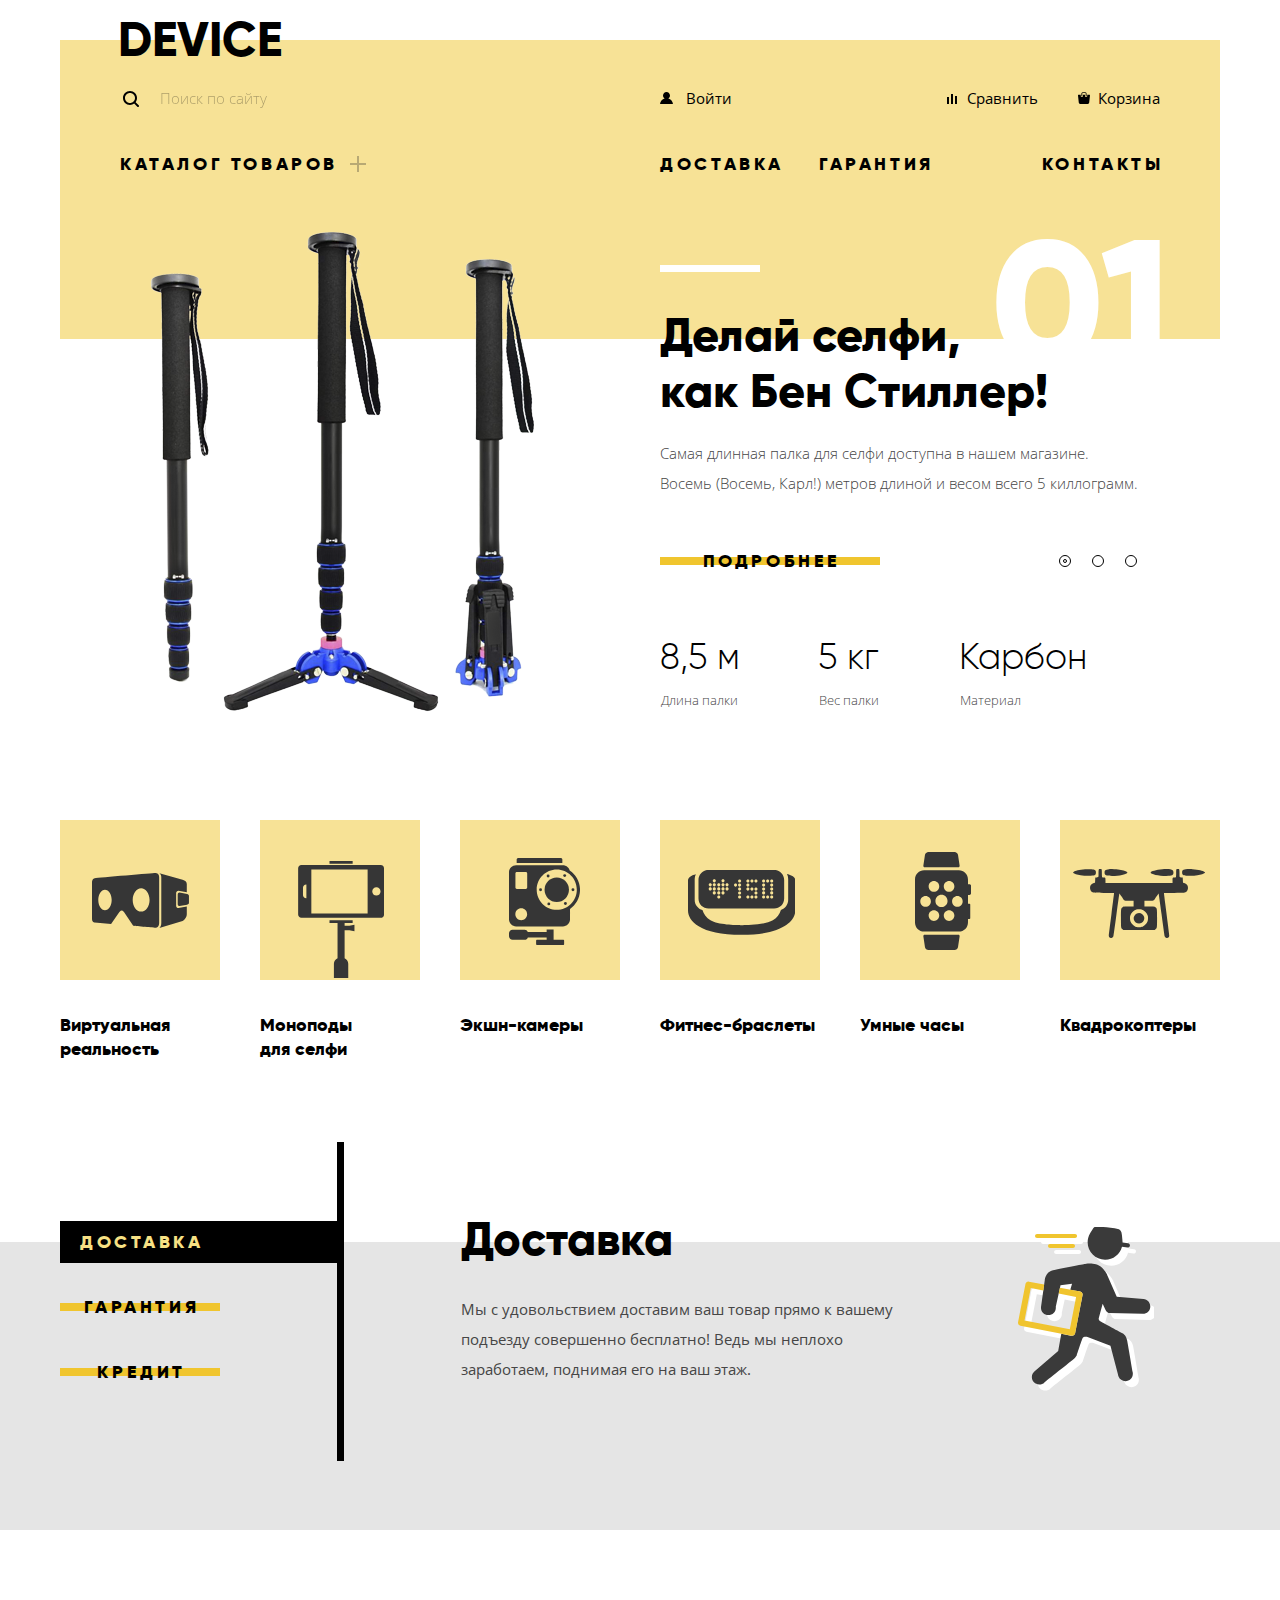
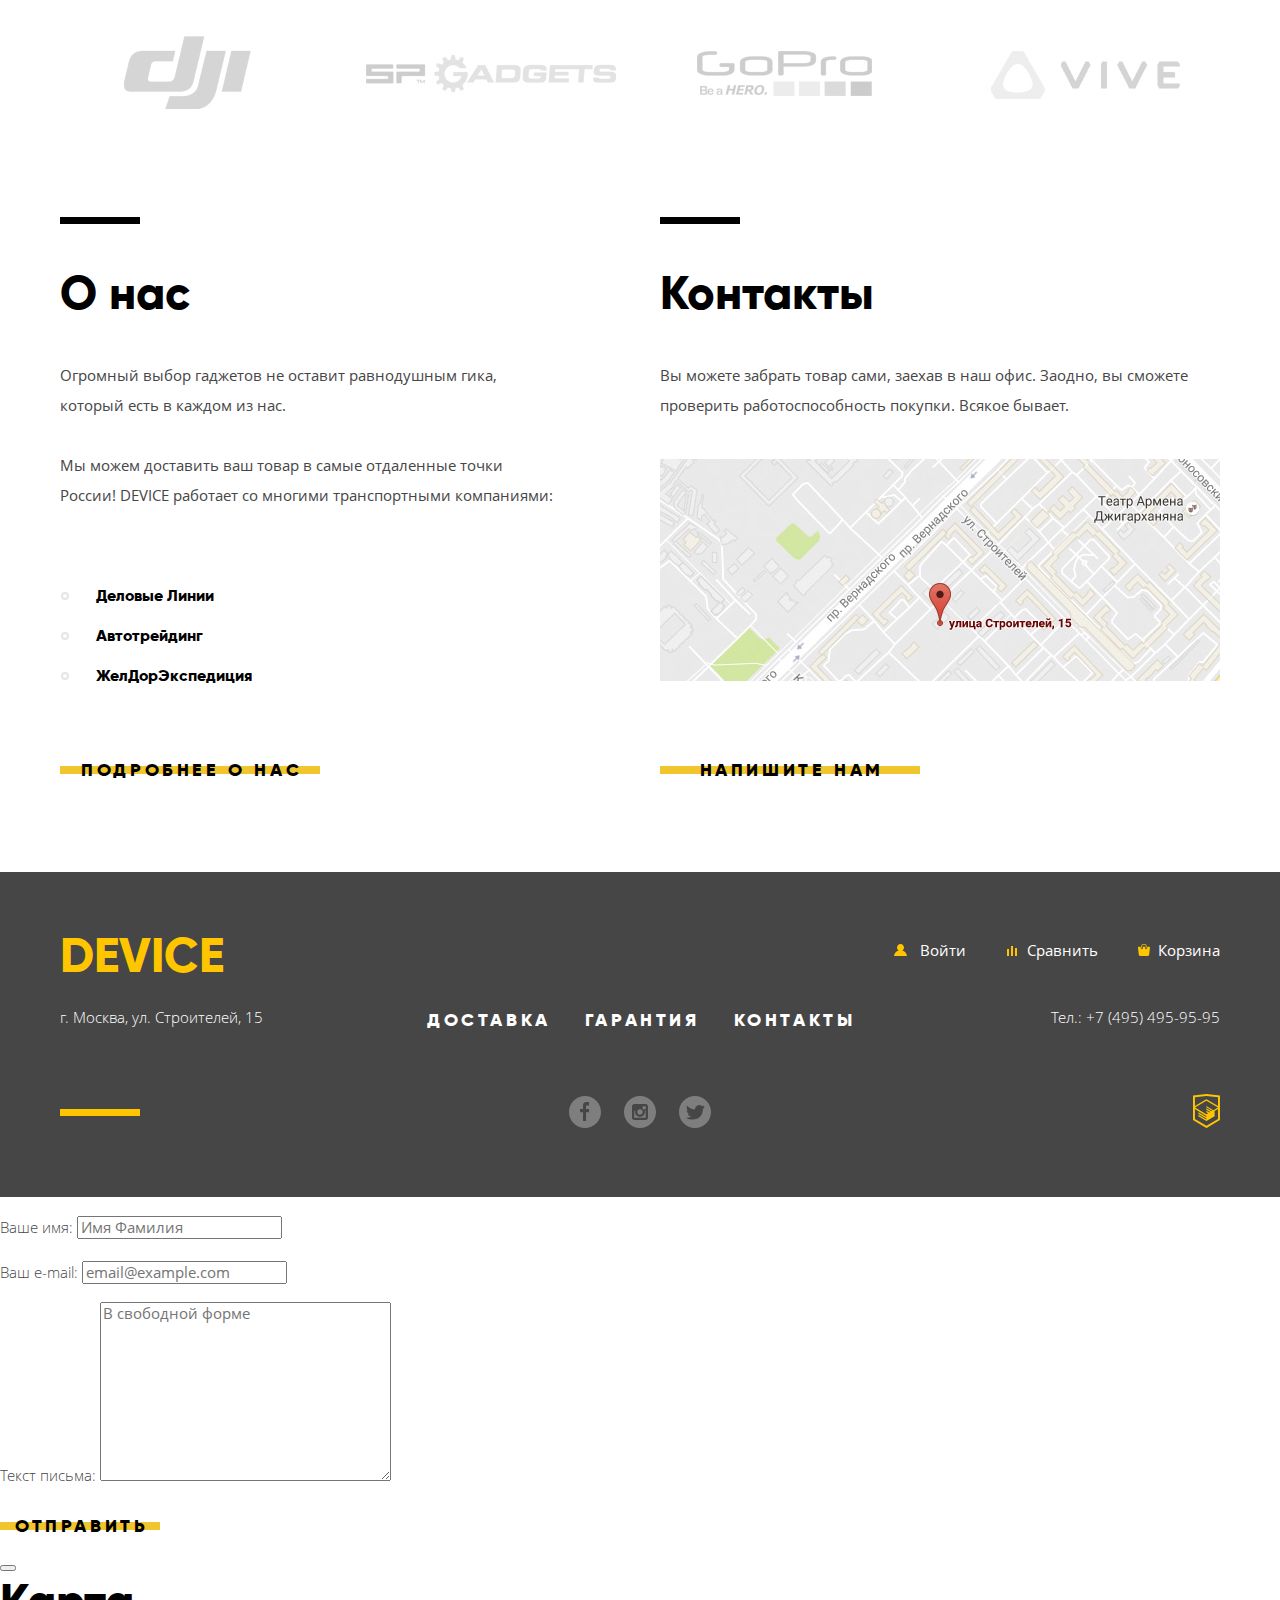
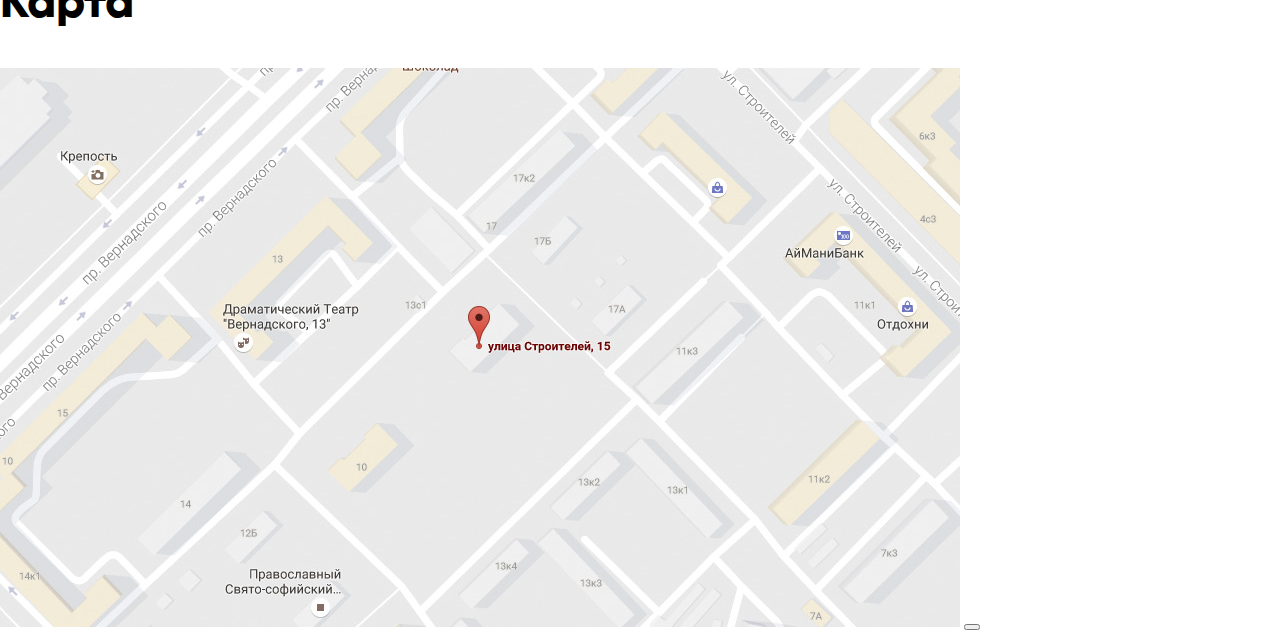
==== commit 682c19b5: "Сделал футер" ====
--- a/index.html
+++ b/index.html
@@ -21,19 +21,18 @@
         <span class="underscore"></span>
       </form>
       <div class="user-navigation">
-        <ul class="login-block">
+        <ul class="user-navigation__login-block">
           <li class="user-navigation__item user-navigation__item_login">
             <a href="#">
-              <svg class="user-icon" version="1.1" xmlns="http://www.w3.org/2000/svg" xmlns:xlink="http://www.w3.org/1999/xlink"
-                x="0px" y="0px" width="13px" height="12px" viewBox="0 0 13 12" enable-background="new 0 0 13 12"
-                xml:space="preserve">
-                <path fill="#272525" d="M0.032,12h12.937c-0.163-2.643-2.074-4.837-4.671-5.543C9.306,5.846,9.985,4.75,9.985,3.485
+              <svg version="1.1" xmlns="http://www.w3.org/2000/svg" xmlns:xlink="http://www.w3.org/1999/xlink" x="0px"
+                y="0px" width="13px" height="12px" viewBox="0 0 13 12" enable-background="new 0 0 13 12" xml:space="preserve">
+                <path d="M0.032,12h12.937c-0.163-2.643-2.074-4.837-4.671-5.543C9.306,5.846,9.985,4.75,9.985,3.485
                   C9.985,1.561,8.425,0,6.5,0S3.015,1.561,3.015,3.485c0,1.264,0.68,2.361,1.688,2.972C2.106,7.163,0.194,9.357,0.032,12z" /></svg>
               Войти
             </a>
           </li>
         </ul>
-        <ul class="other-block">
+        <ul class="user-navigation__other-block">
           <li class="user-navigation__item"><a href="#">
               <svg version="1.1" xmlns="http://www.w3.org/2000/svg" xmlns:xlink="http://www.w3.org/1999/xlink" x="0px"
                 y="0px" width="10px" height="14px" viewBox="0 0 10 10" enable-background="new 0 0 10 10" xml:space="preserve">
@@ -242,17 +241,17 @@
       <h2 class="visually-hidden">Брэнды</h2>
       <ul class="brands-list">
         <li class="brands-item"><a href="#">
-          <img src="img/logo-1.jpg" alt="Dji" width="260" height="100">
-        </a></li>
+            <img src="img/logo-1.jpg" alt="Dji" width="260" height="100">
+          </a></li>
         <li class="brands-item"><a href="#">
-          <img src="img/logo-2.jpg" alt="SPgadgets" width="260" height="100">
-        </a></li>
+            <img src="img/logo-2.jpg" alt="SPgadgets" width="260" height="100">
+          </a></li>
         <li class="brands-item"><a href="#">
-          <img src="img/logo-3.jpg" alt="GoPro" width="260" height="100">
-        </a></li>
+            <img src="img/logo-3.jpg" alt="GoPro" width="260" height="100">
+          </a></li>
         <li class="brands-item"><a href="#">
-          <img src="img/logo-4.jpg" alt="Vive" width="260" height="100">
-        </a></li>
+            <img src="img/logo-4.jpg" alt="Vive" width="260" height="100">
+          </a></li>
       </ul>
     </section>
 
@@ -268,7 +267,7 @@
           <li class="transport-companies__item">Автотрейдинг</li>
           <li class="transport-companies__item">ЖелДорЭкспедиция</li>
         </ul>
-        <a href="#" class="btn">Подробнее о нас</a>
+        <a href="#" class="btn about-us__btn">Подробнее о нас</a>
       </section>
 
       <section class="contacts">
@@ -279,125 +278,132 @@
           <h4 class="visually-hidden">Карта</h4>
           <img src="img/map.jpg" alt="ул. Строителей, 15" class="map__img" width="560" height="222">
         </section>
-        <a href="#" class="btn">Напишите нам</a>
+        <a href="#" class="btn contacts__btn">Напишите нам</a>
       </section>
     </section>
   </main>
 
   <footer class="footer">
-    <div class="footer__left">
-      <a class="logo footer__logo">Device</a>
-      <p class="footer__address">г. Москва, ул. Строителей, 15</p>
-    </div>
-    <div class="footer__center">
-      <ul class="footer-serice-list">
-        <li><a href="#">Доставка</a></li>
-        <li><a href="#">Гарантия</a></li>
-        <li><a href="#">Контакты</a></li>
-      </ul>
-      <ul class="social-btn">
-        <li class="social-btn__item">
-          <a href="#">
-            <svg version="1.1" xmlns="http://www.w3.org/2000/svg" xmlns:xlink="http://www.w3.org/1999/xlink" x="0px" y="0px"
-              width="32px" height="32px" viewBox="0 0 32 32" enable-background="new 0 0 32 32" xml:space="preserve">
-              <path fill="#FFFFFF" d="M16,0C7.164,0,0,7.163,0,16s7.164,16,16,16c8.837,0,16-7.164,16-16S24.837,0,16,0z M20.062,9.455h-3.021
-           v3.444h3.021v3.445h-3.021v8.61h-3.021v-8.61H11v-3.445h3.021V9.455c0-1.902,1.353-3.445,3.021-3.445h3.021V9.455z" />
+    <div class="container">
+      <div class="footer__left">
+        <a class="logo footer__logo">Device</a>
+        <p class="footer__address">г. Москва, ул. Строителей, 15</p>
+      </div>
+      <div class="footer__right">
+
+        <div class="user-navigation">
+          <ul class="user-navigation__login-block">
+            <li class="user-navigation__item user-navigation__item_login">
+              <a href="#">
+                <svg version="1.1" xmlns="http://www.w3.org/2000/svg" xmlns:xlink="http://www.w3.org/1999/xlink" x="0px"
+                  y="0px" width="13px" height="12px" viewBox="0 0 13 12" enable-background="new 0 0 13 12" xml:space="preserve">
+                  <path d="M0.032,12h12.937c-0.163-2.643-2.074-4.837-4.671-5.543C9.306,5.846,9.985,4.75,9.985,3.485
+                    C9.985,1.561,8.425,0,6.5,0S3.015,1.561,3.015,3.485c0,1.264,0.68,2.361,1.688,2.972C2.106,7.163,0.194,9.357,0.032,12z" /></svg>
+                Войти
+              </a>
+            </li>
+          </ul>
+          <ul class="user-navigation__other-block">
+            <li class="user-navigation__item"><a href="#">
+                <svg version="1.1" xmlns="http://www.w3.org/2000/svg" xmlns:xlink="http://www.w3.org/1999/xlink" x="0px"
+                  y="0px" width="10px" height="14px" viewBox="0 0 10 10" enable-background="new 0 0 10 10" xml:space="preserve">
+                  <rect x="8" y="2" width="1.984" height="8" />
+                  <rect y="3" width="1.984" height="7" />
+                  <rect x="4" width="2" height="10" />
+                </svg>
+
+                Сравнить
+              </a>
+            </li>
+            <li class="user-navigation__item">
+              <a href="#">
+                <svg version="1.1" xmlns="http://www.w3.org/2000/svg" xmlns:xlink="http://www.w3.org/1999/xlink" x="0px"
+                  y="0px" width="12px" height="12px" viewBox="0 0 12 12" enable-background="new 0 0 12 12" xml:space="preserve">
+                  <g>
+                    <path d="M11.864,3.017c-0.082-0.098-0.203-0.154-0.327-0.154H9.225V4.09c0,0.563-0.484,1.022-1.08,1.022
+                  c-0.594,0-1.078-0.458-1.078-1.022V2.863H4.909V4.09c0,0.563-0.485,1.022-1.08,1.022c-0.595,0-1.078-0.458-1.078-1.022V2.863H0.438
+                  c-0.125,0-0.243,0.056-0.327,0.154C0.028,3.115-0.012,3.245,0.003,3.375l0.776,7.134c0.015,0.806,0.642,1.455,1.411,1.455h7.595
+                  c0.77,0,1.396-0.649,1.411-1.455l0.776-7.134C11.987,3.245,11.946,3.115,11.864,3.017z" />
+                    <path d="M3.829,4.499c0.239,0,0.433-0.184,0.433-0.409V1.84c0-0.632,0.672-1.022,1.295-1.022h1.079
+                  c0.655,0,1.078,0.401,1.078,1.022v2.25c0,0.225,0.194,0.409,0.431,0.409c0.239,0,0.433-0.184,0.433-0.409V1.84
+                  C8.577,0.773,7.761,0,6.636,0H5.557C4.367,0,3.398,0.826,3.398,1.84v2.25C3.398,4.315,3.592,4.499,3.829,4.499z" />
+                  </g>
+                </svg>
+                Корзина</a>
+            </li>
+          </ul>
+        </div>
+
+        <div class="footer-wrapper">
+          <div class="footer-wrapper-left">
+            <ul class="footer-serice-list">
+              <li class="footer-serice-list__item"><a href="#">Доставка</a></li>
+              <li class="footer-serice-list__item"><a href="#">Гарантия</a></li>
+              <li class="footer-serice-list__item"><a href="#">Контакты</a></li>
+            </ul>
+            <ul class="social-btn">
+              <li class="social-btn__item">
+                <a href="#">
+                  <svg version="1.1" xmlns="http://www.w3.org/2000/svg" xmlns:xlink="http://www.w3.org/1999/xlink" x="0px"
+                    y="0px" width="32px" height="32px" viewBox="0 0 32 32" enable-background="new 0 0 32 32" xml:space="preserve">
+                    <path fill="#FFFFFF" d="M16,0C7.164,0,0,7.163,0,16s7.164,16,16,16c8.837,0,16-7.164,16-16S24.837,0,16,0z M20.062,9.455h-3.021
+              v3.444h3.021v3.445h-3.021v8.61h-3.021v-8.61H11v-3.445h3.021V9.455c0-1.902,1.353-3.445,3.021-3.445h3.021V9.455z" />
+                  </svg>
+                  <span class="visually-hidden">Фейсбук</span>
+                </a>
+              </li>
+              <li class="social-btn__item">
+                <a href="#">
+                  <svg version="1.1" xmlns="http://www.w3.org/2000/svg" xmlns:xlink="http://www.w3.org/1999/xlink" x="0px"
+                    y="0px" width="32px" height="32px" viewBox="0 0 32 32" enable-background="new 0 0 32 32" xml:space="preserve">
+                    <g>
+                      <path fill="#FFFFFF" d="M20.916,16c0,2.728-2.211,4.938-4.938,4.938S11.039,18.728,11.039,16c0-0.394,0.051-0.773,0.138-1.14
+                  h-0.897v6.838h11.396V14.86h-0.897C20.865,15.227,20.916,15.606,20.916,16z" />
+                      <path fill="#FFFFFF" d="M15.978,18.659c1.466,0,2.659-1.193,2.659-2.659s-1.193-2.659-2.659-2.659
+                  c-1.466,0-2.659,1.193-2.659,2.659S14.511,18.659,15.978,18.659z" />
+                      <rect x="18.637" y="10.302" fill="#FFFFFF" width="3.039" height="3.039" />
+                      <path fill="#FFFFFF" d="M16,0C7.164,0,0,7.164,0,16c0,8.837,7.164,16,16,16c8.837,0,16-7.163,16-16C32,7.164,24.837,0,16,0z
+                    M23.955,21.698c0,1.254-1.025,2.279-2.279,2.279H10.279C9.026,23.978,8,22.952,8,21.698V10.302c0-1.253,1.026-2.279,2.279-2.279
+                  h11.396c1.254,0,2.279,1.026,2.279,2.279V21.698z" />
+                    </g>
+                  </svg>
+                  <span class="visually-hidden">Инстаграм</span>
+                </a>
+              </li>
+              <li class="social-btn__item">
+                <a href="#">
+                  <svg version="1.1" xmlns="http://www.w3.org/2000/svg" xmlns:xlink="http://www.w3.org/1999/xlink" x="0px"
+                    y="0px" width="32px" height="32px" viewBox="0 0 32 32" enable-background="new 0 0 32 32" xml:space="preserve">
+                    <g>
+                    </g>
+                    <g>
+                      <path fill="#FFFFFF" d="M16,0C7.164,0,0,7.164,0,16c0,8.837,7.164,16,16,16c8.837,0,16-7.163,16-16C32,7.164,24.837,0,16,0z
+                    M23.944,12.809c-0.251,6.516-3.463,10.832-10.992,10.702c-0.14,0-0.205,0-0.233,0c-0.015,0-0.021,0-0.021,0
+                  c-0.029,0-0.094,0-0.232,0c-0.447,0-4.543-0.443-5.344-1.823c2.479,0.19,4.247-0.406,5.12-1.136
+                  c-1.048-0.289-2.923-0.461-3.251-2.848c0.384,0.104,0.618,0.221,1.299,0.113c-1.307-0.824-2.758-1.519-2.679-3.643
+                  c0.311,0.317,1.164,0.518,1.46,0.457c-0.768-0.233-2.149-3.244-0.974-4.781c1.984,1.79,4.075,3.482,7.804,3.643
+                  c0.227-2.214,1.24-3.699,3.168-4.325c1.84-0.479,3.255,0.26,3.901,1.138c0.737-0.224,1.453-0.466,2.193-0.685
+                  c-0.004,0.833-0.569,1.463-0.935,1.709c0.747,0.165,1.423-0.475,1.423-0.475C25.467,11.818,24.557,12.58,23.944,12.809z" />
+                    </g>
+                  </svg>
+                  <span class="visually-hidden">Твиттер</span>
+                </a>
+              </li>
+            </ul>
+          </div>
+
+          <div class="footer-wrapper-right">
+            <p class="phone">Тел.:
+              <a class="phone__number" href="tel:+74954959595">+7 (495) 495-95-95</a>
+            </p>
+            <svg class="logo-html-academy" version="1.1" xmlns="http://www.w3.org/2000/svg" xmlns:xlink="http://www.w3.org/1999/xlink"
+              x="0px" y="0px" width="26.943px" height="34.09px" viewBox="0 0 26.943 34.09" enable-background="new 0 0 26.943 34.09"
+              xml:space="preserve">
+              <path d="M13.62,0.017L13.472,0L0,1.412v24.661l13.473,8.017l13.43-7.99l0.042-0.025V1.412L13.62,0.017z M25.019,12.127L13.495,5.334 L13.494,5.23l-0.087,0.05l-0.088-0.056v0.109L1.925,12.118V3.147l11.548-1.212l11.547,1.212V12.127z M13.405,6.787L24.923,13.5 l-4.479,2.64l-7.093-4.221l-0.014,1.415l5.904,3.513l-0.86,0.507l-5.03-2.992l-0.014,1.415l3.827,2.275l-0.782,0.523l-3.031-1.787 l-0.014,1.413l1.853,1.091l-1.8,1.081L2.034,13.622L13.405,6.787z M1.925,15.127l11.411,6.791l0.016,1.044L5.41,18.234L5.395,19.65 l7.979,4.795l0.018,1.076l-7.973-4.74l-0.013,1.414l8.021,4.822l0.046,0.025l8.143-4.872l-0.011-5.177l3.415-2.036v10.021 L13.472,31.85L1.925,24.979V15.127z" />
             </svg>
-            <span class="visually-hidden">Фейсбук</span>
-          </a>
-        </li>
-        <li class="social-btn__item">
-          <a href="#">
-            <svg version="1.1" xmlns="http://www.w3.org/2000/svg" xmlns:xlink="http://www.w3.org/1999/xlink" x="0px" y="0px"
-              width="32px" height="32px" viewBox="0 0 32 32" enable-background="new 0 0 32 32" xml:space="preserve">
-              <g>
-                <path fill="#FFFFFF" d="M20.916,16c0,2.728-2.211,4.938-4.938,4.938S11.039,18.728,11.039,16c0-0.394,0.051-0.773,0.138-1.14
-               h-0.897v6.838h11.396V14.86h-0.897C20.865,15.227,20.916,15.606,20.916,16z" />
-                <path fill="#FFFFFF" d="M15.978,18.659c1.466,0,2.659-1.193,2.659-2.659s-1.193-2.659-2.659-2.659
-               c-1.466,0-2.659,1.193-2.659,2.659S14.511,18.659,15.978,18.659z" />
-                <rect x="18.637" y="10.302" fill="#FFFFFF" width="3.039" height="3.039" />
-                <path fill="#FFFFFF" d="M16,0C7.164,0,0,7.164,0,16c0,8.837,7.164,16,16,16c8.837,0,16-7.163,16-16C32,7.164,24.837,0,16,0z
-                M23.955,21.698c0,1.254-1.025,2.279-2.279,2.279H10.279C9.026,23.978,8,22.952,8,21.698V10.302c0-1.253,1.026-2.279,2.279-2.279
-               h11.396c1.254,0,2.279,1.026,2.279,2.279V21.698z" />
-              </g>
-            </svg>
-            <span class="visually-hidden">Инстаграм</span>
-          </a>
-        </li>
-        <li class="social-btn__item">
-          <a href="#">
-            <svg version="1.1" xmlns="http://www.w3.org/2000/svg" xmlns:xlink="http://www.w3.org/1999/xlink" x="0px" y="0px"
-              width="32px" height="32px" viewBox="0 0 32 32" enable-background="new 0 0 32 32" xml:space="preserve">
-              <g>
-              </g>
-              <g>
-                <path fill="#FFFFFF" d="M16,0C7.164,0,0,7.164,0,16c0,8.837,7.164,16,16,16c8.837,0,16-7.163,16-16C32,7.164,24.837,0,16,0z
-                M23.944,12.809c-0.251,6.516-3.463,10.832-10.992,10.702c-0.14,0-0.205,0-0.233,0c-0.015,0-0.021,0-0.021,0
-               c-0.029,0-0.094,0-0.232,0c-0.447,0-4.543-0.443-5.344-1.823c2.479,0.19,4.247-0.406,5.12-1.136
-               c-1.048-0.289-2.923-0.461-3.251-2.848c0.384,0.104,0.618,0.221,1.299,0.113c-1.307-0.824-2.758-1.519-2.679-3.643
-               c0.311,0.317,1.164,0.518,1.46,0.457c-0.768-0.233-2.149-3.244-0.974-4.781c1.984,1.79,4.075,3.482,7.804,3.643
-               c0.227-2.214,1.24-3.699,3.168-4.325c1.84-0.479,3.255,0.26,3.901,1.138c0.737-0.224,1.453-0.466,2.193-0.685
-               c-0.004,0.833-0.569,1.463-0.935,1.709c0.747,0.165,1.423-0.475,1.423-0.475C25.467,11.818,24.557,12.58,23.944,12.809z" />
-              </g>
-            </svg>
-            <span class="visually-hidden">Твиттер</span>
-          </a>
-        </li>
-      </ul>
-    </div>
-    <div class="footer__right">
-
-      <div class="footer-user-navigation">
-        <ul class="footer-login-block">
-          <li class="footer-user-navigation__item footer-user-navigation__item_login">
-            <a href="#">
-              <svg class="user-icon" version="1.1" xmlns="http://www.w3.org/2000/svg" xmlns:xlink="http://www.w3.org/1999/xlink"
-                x="0px" y="0px" width="13px" height="12px" viewBox="0 0 13 12" enable-background="new 0 0 13 12"
-                xml:space="preserve">
-                <path fill="#272525" d="M0.032,12h12.937c-0.163-2.643-2.074-4.837-4.671-5.543C9.306,5.846,9.985,4.75,9.985,3.485
-                  C9.985,1.561,8.425,0,6.5,0S3.015,1.561,3.015,3.485c0,1.264,0.68,2.361,1.688,2.972C2.106,7.163,0.194,9.357,0.032,12z" /></svg>
-              Войти
-            </a>
-          </li>
-        </ul>
-        <ul class="footer-other-block">
-          <li class="footer-user-navigation__item"><a href="#">
-              <svg version="1.1" xmlns="http://www.w3.org/2000/svg" xmlns:xlink="http://www.w3.org/1999/xlink" x="0px"
-                y="0px" width="10px" height="10px" viewBox="0 0 10 10" enable-background="new 0 0 10 10" xml:space="preserve">
-                <rect x="8" y="2" width="1.984" height="8" />
-                <rect y="3" width="1.984" height="7" />
-                <rect x="4" width="2" height="10" />
-              </svg>
-              Сравнить
-            </a>
-          </li>
-          <li class="footer-user-navigation__item">
-            <a href="#">
-              <svg version="1.1" xmlns="http://www.w3.org/2000/svg" xmlns:xlink="http://www.w3.org/1999/xlink" x="0px"
-                y="0px" width="12px" height="12px" viewBox="0 0 12 12" enable-background="new 0 0 12 12" xml:space="preserve">
-                <g>
-                  <path d="M11.864,3.017c-0.082-0.098-0.203-0.154-0.327-0.154H9.225V4.09c0,0.563-0.484,1.022-1.08,1.022
-                c-0.594,0-1.078-0.458-1.078-1.022V2.863H4.909V4.09c0,0.563-0.485,1.022-1.08,1.022c-0.595,0-1.078-0.458-1.078-1.022V2.863H0.438
-                c-0.125,0-0.243,0.056-0.327,0.154C0.028,3.115-0.012,3.245,0.003,3.375l0.776,7.134c0.015,0.806,0.642,1.455,1.411,1.455h7.595
-                c0.77,0,1.396-0.649,1.411-1.455l0.776-7.134C11.987,3.245,11.946,3.115,11.864,3.017z" />
-                  <path d="M3.829,4.499c0.239,0,0.433-0.184,0.433-0.409V1.84c0-0.632,0.672-1.022,1.295-1.022h1.079
-                c0.655,0,1.078,0.401,1.078,1.022v2.25c0,0.225,0.194,0.409,0.431,0.409c0.239,0,0.433-0.184,0.433-0.409V1.84
-                C8.577,0.773,7.761,0,6.636,0H5.557C4.367,0,3.398,0.826,3.398,1.84v2.25C3.398,4.315,3.592,4.499,3.829,4.499z" />
-                </g>
-              </svg>
-              Корзина</a>
-          </li>
-        </ul>
+          </div>
+        </div>
       </div>
-
-      <p class="phone">Тел:
-        <a class="phone__number" href="tel:+74959595">+7(495)-95-95</a>
-      </p>
-      <svg class="logo-html-academy" version="1.1" xmlns="http://www.w3.org/2000/svg" xmlns:xlink="http://www.w3.org/1999/xlink"
-        x="0px" y="0px" width="26.943px" height="34.09px" viewBox="0 0 26.943 34.09" enable-background="new 0 0 26.943 34.09"
-        xml:space="preserve">
-        <path d="M13.62,0.017L13.472,0L0,1.412v24.661l13.473,8.017l13.43-7.99l0.042-0.025V1.412L13.62,0.017z M25.019,12.127L13.495,5.334 L13.494,5.23l-0.087,0.05l-0.088-0.056v0.109L1.925,12.118V3.147l11.548-1.212l11.547,1.212V12.127z M13.405,6.787L24.923,13.5 l-4.479,2.64l-7.093-4.221l-0.014,1.415l5.904,3.513l-0.86,0.507l-5.03-2.992l-0.014,1.415l3.827,2.275l-0.782,0.523l-3.031-1.787 l-0.014,1.413l1.853,1.091l-1.8,1.081L2.034,13.622L13.405,6.787z M1.925,15.127l11.411,6.791l0.016,1.044L5.41,18.234L5.395,19.65 l7.979,4.795l0.018,1.076l-7.973-4.74l-0.013,1.414l8.021,4.822l0.046,0.025l8.143-4.872l-0.011-5.177l3.415-2.036v10.021 L13.472,31.85L1.925,24.979V15.127z" />
-      </svg>
     </div>
   </footer>
 
--- a/css/style.css
+++ b/css/style.css
@@ -94,6 +94,7 @@
 }
 
 .logo {
+  display: block;
   font-family: 'Gilroy', Arial, sans-serif;
   font-weight: 900;
   font-size: 48px;
@@ -110,6 +111,11 @@
 
 .logo:active {
   opacity: .3;
+}
+
+.logo:not([href]):hover,
+.logo:not([href]):active {
+  opacity: 1;
 }
 
 .btn {
@@ -165,6 +171,7 @@
 }
 
 .header {
+  min-height: 186px;
   margin-top: 40px;
   background-color: #f7e296;
   position: relative;
@@ -298,21 +305,21 @@
   flex-shrink: 0;
 }
 
-.login-block,
-.other-block {
+.user-navigation__login-block,
+.user-navigation__other-block {
   margin: 0;
   padding: 0;
   list-style: none;
   display: flex;
 }
 
-.login-block {
+.user-navigation__login-block {
   margin-right: -20px;
   justify-content: flex-start;
   flex-wrap: wrap;
 }
 
-.login-block > .user-navigation__item {
+.user-navigation__login-block > .user-navigation__item {
   margin-right: 20px;
 }
 
@@ -329,7 +336,7 @@
   padding-left: 26px;
 }
 
-.other-block {
+.user-navigation__other-block {
   width: 213px;
   justify-content: space-between;
   margin-left: 60px;
@@ -478,10 +485,10 @@
 /* Slider */
 
 .slider {
-  padding-top: 52px;
+  padding-top: 2px;
   position: relative;
   counter-reset: countSlide;
-  background-image: linear-gradient(to bottom, #f7e296 163px, transparent 163px);
+  background-image: linear-gradient(to bottom, #f7e296 113px, transparent 113px);
   margin-bottom: 72px;
 }
 
@@ -490,7 +497,7 @@
   max-width: 250px;
   min-height: 20px;
   position: absolute;
-  top: 377px;
+  top: 327px;
   right: 61px;
   display: flex;
   flex-wrap: wrap;
@@ -848,6 +855,7 @@
 .info {
   display: flex;
   justify-content: space-between;
+  margin-bottom:81px;
 }
 
 .about-us,
@@ -908,6 +916,7 @@
   margin: 0;
   padding: 0;
   list-style: none;
+  margin-bottom: 53px;
 }
 
 .transport-companies__item {
@@ -919,3 +928,171 @@
   line-height: 40px;
   position: relative;
 }
+
+.transport-companies__item::before {
+  content: "";
+  width: 4px;
+  height: 4px;
+  border: 2px solid #e5e5e5;
+  border-radius: 50%;
+  position: absolute;
+  top: 16px;
+  left: 1px;
+}
+
+.about-us__btn,
+.contacts__btn {
+  width: 260px;
+}
+
+.map {
+  margin-bottom: 59px;
+}
+
+.footer {
+  background-color: #464646;
+  color: white;
+  padding: 60px 0;
+
+}
+
+.footer > .container {
+  display: flex;
+  align-items: flex-start;
+}
+
+.footer__left {
+  min-width: 210px;
+  position: relative;
+  min-height: 184px;
+  margin-right: 157px;
+}
+
+.footer__left::after {
+  content: "";
+  width: 80px;
+  height: 7px;
+  background-color: #ffc600;
+  left: 0;
+  bottom: 0;
+  position: absolute;
+}
+
+.footer__logo {
+  color: #ffc600;
+  margin-bottom: 22px;
+}
+
+.footer__address {
+  margin: 0;
+  padding: 0;
+}
+
+.footer__right {
+  display: flex;
+  flex-wrap: wrap;
+  flex-grow: 1;
+}
+
+.footer .user-navigation {
+  width: 100%;
+  max-width: 100%;
+  padding-top: 3px;
+  justify-content: flex-end;
+  margin-bottom: 43px;
+}
+
+.footer .user-navigation__item > a {
+  color: white;
+}
+
+.footer .user-navigation__item svg {
+  fill: #ffc600;
+}
+
+.footer .user-navigation__other-block {
+  margin-left: 41px;
+}
+
+.footer-wrapper {
+  width: 100%;
+  display: flex;
+  align-items: flex-start;
+  align-content: flex-start;
+}
+
+.footer-wrapper-left {
+  min-width: 465px;
+  margin-right: auto;
+  margin-left: -34px;
+}
+
+.footer-serice-list {
+  margin: 0;
+  padding: 0;
+  list-style: none;
+  font-size: 0;
+  margin-bottom: 55px;
+}
+
+.footer-serice-list__item {
+  display: inline-block;
+  font-family: 'Gilroy', Arial, sans-serif;
+  font-weight: 900;
+  line-height: 24px;
+  text-transform: uppercase;
+  letter-spacing: .2em;
+  font-size: 18px;
+  margin-left: 34px;
+}
+
+.footer-serice-list__item:hover,
+.footer-serice-list__item:focus {
+  color: rgba(255, 255, 255, .6);
+}
+
+.footer-serice-list__item:active {
+  color: rgba(255, 255, 255, .3);
+}
+
+.social-btn {
+  margin: 0;
+  margin-left: 6px;
+  padding: 0;
+  list-style: none;
+  display: flex;
+  align-items: flex-start;
+  justify-content: center;
+}
+
+.social-btn__item {
+  display: inline-block;
+  margin-left: 23px;
+  opacity: .3;
+  transition: opacity 300ms;
+}
+
+.social-btn__item:hover,
+.social-btn__item:focus {
+  opacity: .6;
+}
+
+.social-btn__item:active {
+opacity: .1;
+}
+
+.footer-wrapper-right {
+  min-width: 280px;
+  text-align: right;
+}
+
+.phone {
+  margin: 0;
+  padding: 0;
+  margin-top: -6px;
+  margin-bottom: 62px;
+}
+
+.footer .logo-html-academy {
+  fill: #ffc600;
+}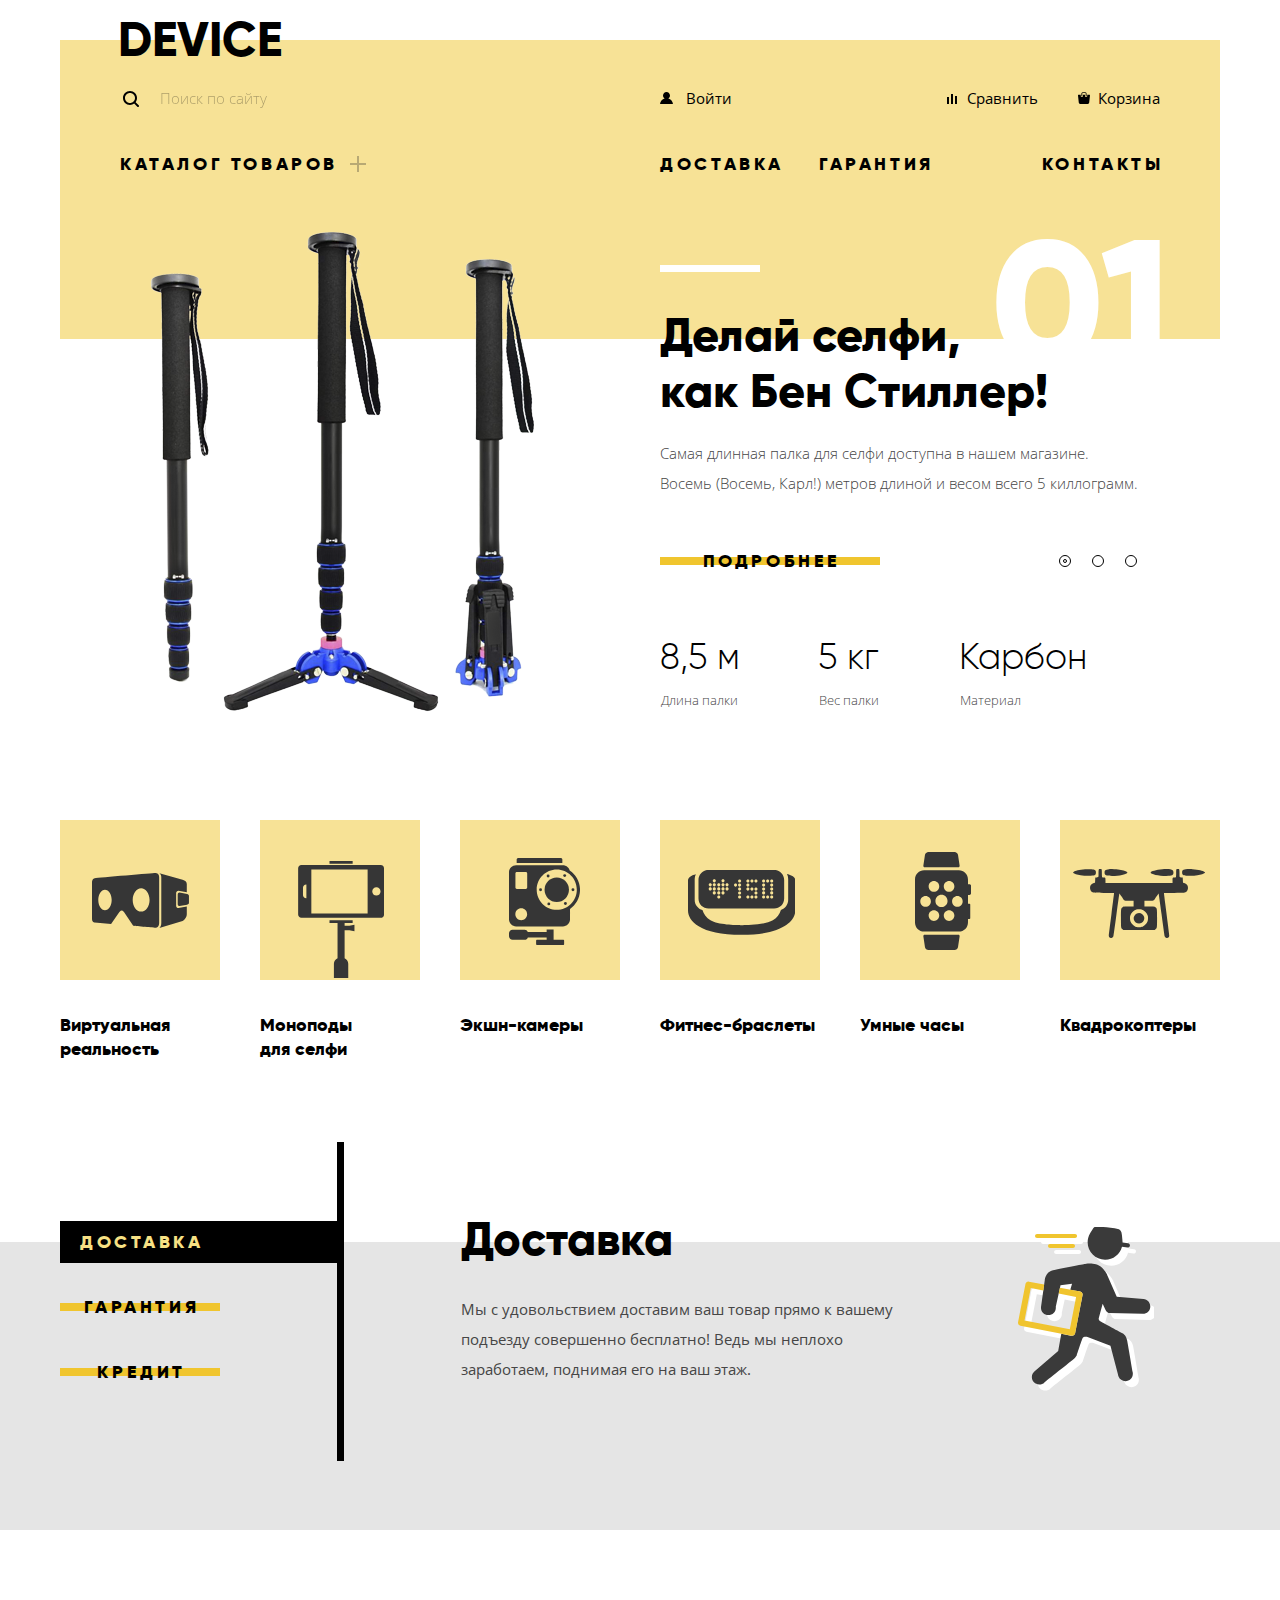
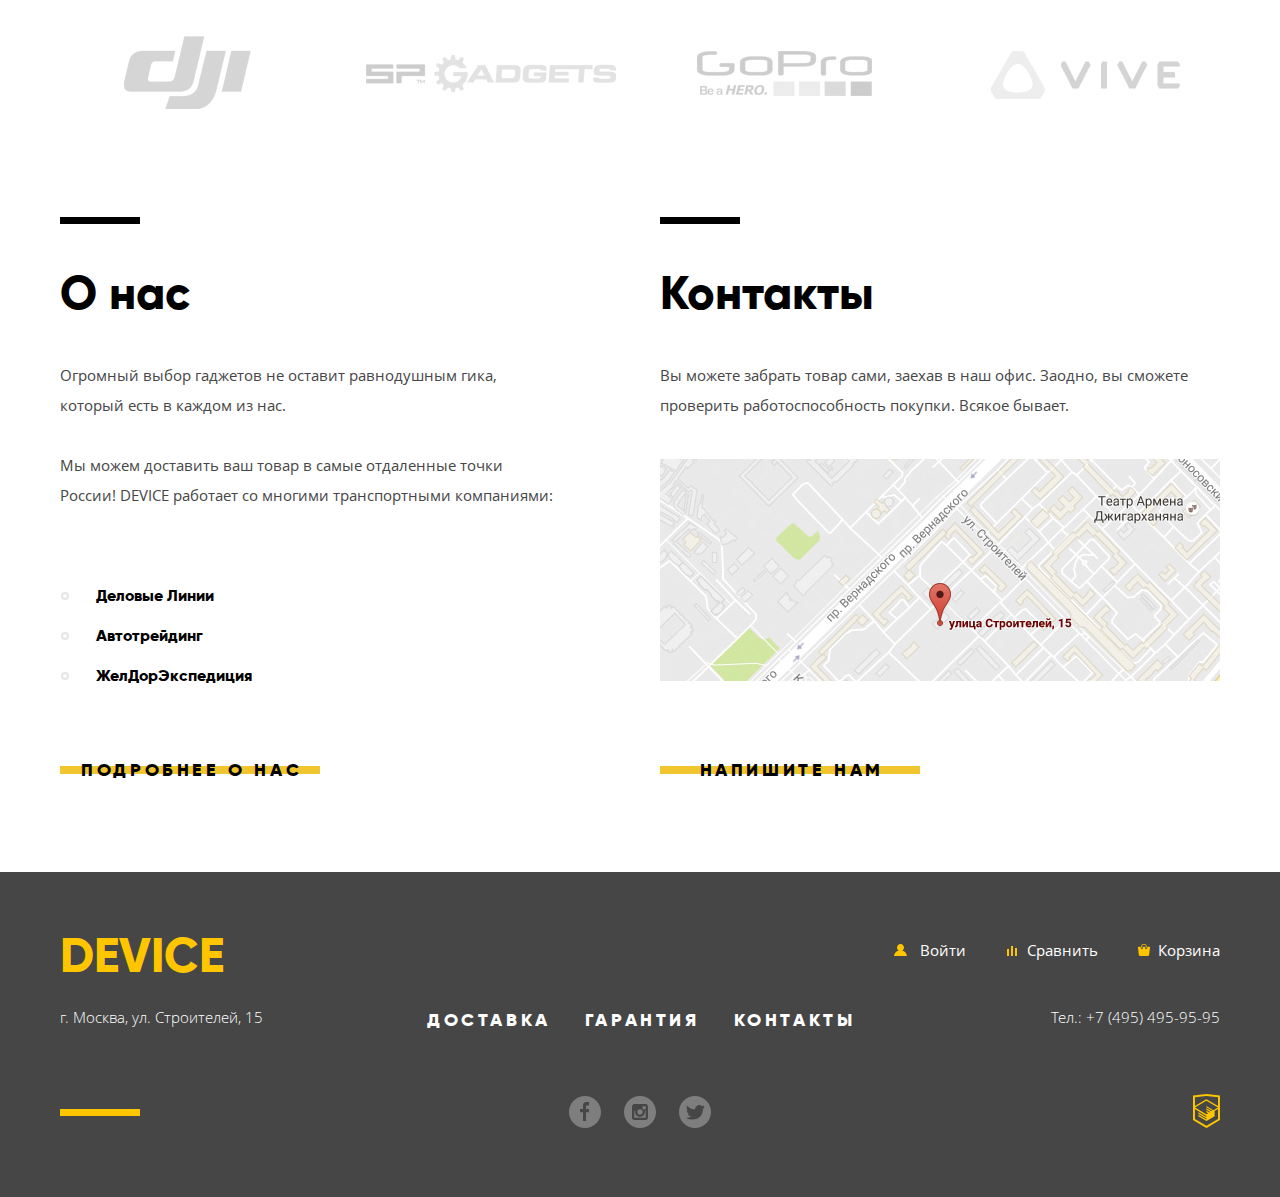
==== commit 4315b981: "Сделал попапы" ====
--- a/index.html
+++ b/index.html
@@ -428,7 +428,7 @@
   </section>
 
   <section class="modal modal-map">
-    <h2 class="contacts__title">Карта</h2>
+    <h2 class="visually-hidden">Карта</h2>
     <img class="modal-map__img" src="img/map-big.jpg" alt="ул. Строителей, 15" width="960" height="559">
     <button class="btn-close-modal btn-close-modal_map"><span class="visually-hidden">Закрыть</span></button>
   </section>
--- a/css/style.css
+++ b/css/style.css
@@ -102,6 +102,7 @@
   color: black;
   text-transform: uppercase;
   cursor: default;
+  transition: opacity 150ms;
 }
 
 .logo:hover,
@@ -329,6 +330,7 @@
   padding-left: 20px;
   position: relative;
   display: inline-block;
+  transition: opacity 150ms;
 }
 
 .user-navigation__item_login a {
@@ -393,16 +395,20 @@
   margin-right: -.2em;
 }
 
+.main-navigation__item > a {
+  transition: opacity 150ms;
+}
+
 .main-navigation__item > a:hover,
 .main-navigation__item > a:focus,
 .menu-catalog__item > a:hover,
 .menu-catalog__item > a:focus {
-  color: rgba(0, 0, 0, .6);
+  opacity: .6;
 }
 
 .main-navigation__item > a:active,
 .menu-catalog__item > a:active {
-  color: rgba(0, 0, 0, .3);
+  opacity: .3;
 }
 
 .menu-catalog {
@@ -1044,15 +1050,16 @@
   letter-spacing: .2em;
   font-size: 18px;
   margin-left: 34px;
+  transition: opacity 150ms;
 }
 
 .footer-serice-list__item:hover,
 .footer-serice-list__item:focus {
-  color: rgba(255, 255, 255, .6);
+  opacity: .6;
 }
 
 .footer-serice-list__item:active {
-  color: rgba(255, 255, 255, .3);
+  opacity: .3;
 }
 
 .social-btn {
@@ -1069,7 +1076,7 @@
   display: inline-block;
   margin-left: 23px;
   opacity: .3;
-  transition: opacity 300ms;
+  transition: opacity 250ms;
 }
 
 .social-btn__item:hover,
@@ -1095,4 +1102,159 @@
 
 .footer .logo-html-academy {
   fill: #ffc600;
-}+}
+
+
+/* modal */
+
+.modal {
+  background-color: white;
+  box-sizing: border-box;
+  position: fixed;
+  top: 50%;
+  left: 50%;
+  box-shadow: 0px 10px 20px 0px rgba(0, 0, 0, .2);
+  z-index: 100;
+  display: none;
+}
+
+.modal_show {
+  display: block;
+}
+
+.modal-feedback {
+  width: 960px;
+  height: 553px;
+
+  margin-left: -480px;
+  margin-top: -276px;
+  padding: 96px 100px;
+}
+
+.input-form {
+  height: 100%;
+  display: flex;
+  flex-wrap: wrap;
+}
+
+.input-form__item {
+  margin: 0;
+  padding: 0;
+}
+
+.input-form__item-text {
+  width: 100%;
+  margin-top: 36px;
+  margin-bottom: 26px;
+}
+
+.input-form__item-name {
+  margin-right: auto;
+}
+
+.input-form__item label{
+  margin-bottom: 7px;
+  font-family: 'Gilroy', Arial, sans-serif;
+  font-weight: 900;
+  font-size: 18px;
+  line-height: 24px;
+  color: black;
+  display: block;
+}
+
+.input-form__item > input,
+.input-form__item > textarea {
+  height: 50px;
+  width: 360px;
+  font: inherit;
+  font-size: 14px;
+  line-height: 18px;
+  font-weight: normal;
+  color: black;
+  background-color: #f2f2f2;
+  border: none;
+  outline: none;
+  padding: 12px 20px;
+  box-sizing: border-box;
+  transition: background-color, box-shadow;
+  transition-duration: 100ms;
+}
+
+.input-form__item > textarea {
+  min-width: 100%;
+  max-width: 100%;
+  min-height: 158px;
+  resize: none;
+}
+
+.input-form__item > input:hover,
+.input-form__item > textarea:hover {
+  background-color: #eaeaea;
+}
+
+.input-form__item > input:focus,
+.input-form__item > textarea:focus {
+  box-shadow: inset 0px 0px 0px 3px #f7e296;
+  background-color: white;
+}
+
+.input-form__item > input.input-error,
+.input-form__item > textarea.input-error {
+  background-color: #f6dada;
+}
+
+
+.input-form__btn {
+  width: 200px;
+}
+
+.btn-close-modal {
+  width: 55px;
+  height: 55px;
+  background-color: #f0c52e;
+  border-radius: 50%;
+  border: none; 
+  outline: none;
+  position: absolute;
+  top: 25px;
+  right: 22px;
+  transition: opacity 150ms;
+  opacity: .5;
+}
+
+.btn-close-modal::before,
+.btn-close-modal::after {
+  content: "";
+  width: 30px;
+  height: 2px;
+  background-color: white;
+  position: absolute;
+  top: 27px;
+  left: 13px;
+}
+
+.btn-close-modal::before {
+  transform: rotate(45deg);
+}
+
+.btn-close-modal::after {
+  transform: rotate(-45deg);
+}
+
+.btn-close-modal:hover,
+.btn-close-modal:focus {
+  opacity: 1;
+}
+
+.btn-close-modal:active {
+  opacity: .3;
+}
+
+.modal-map {
+  margin-top: -280px;
+  margin-left: -480px;
+}
+
+.modal-map__img {
+  display: block;
+}
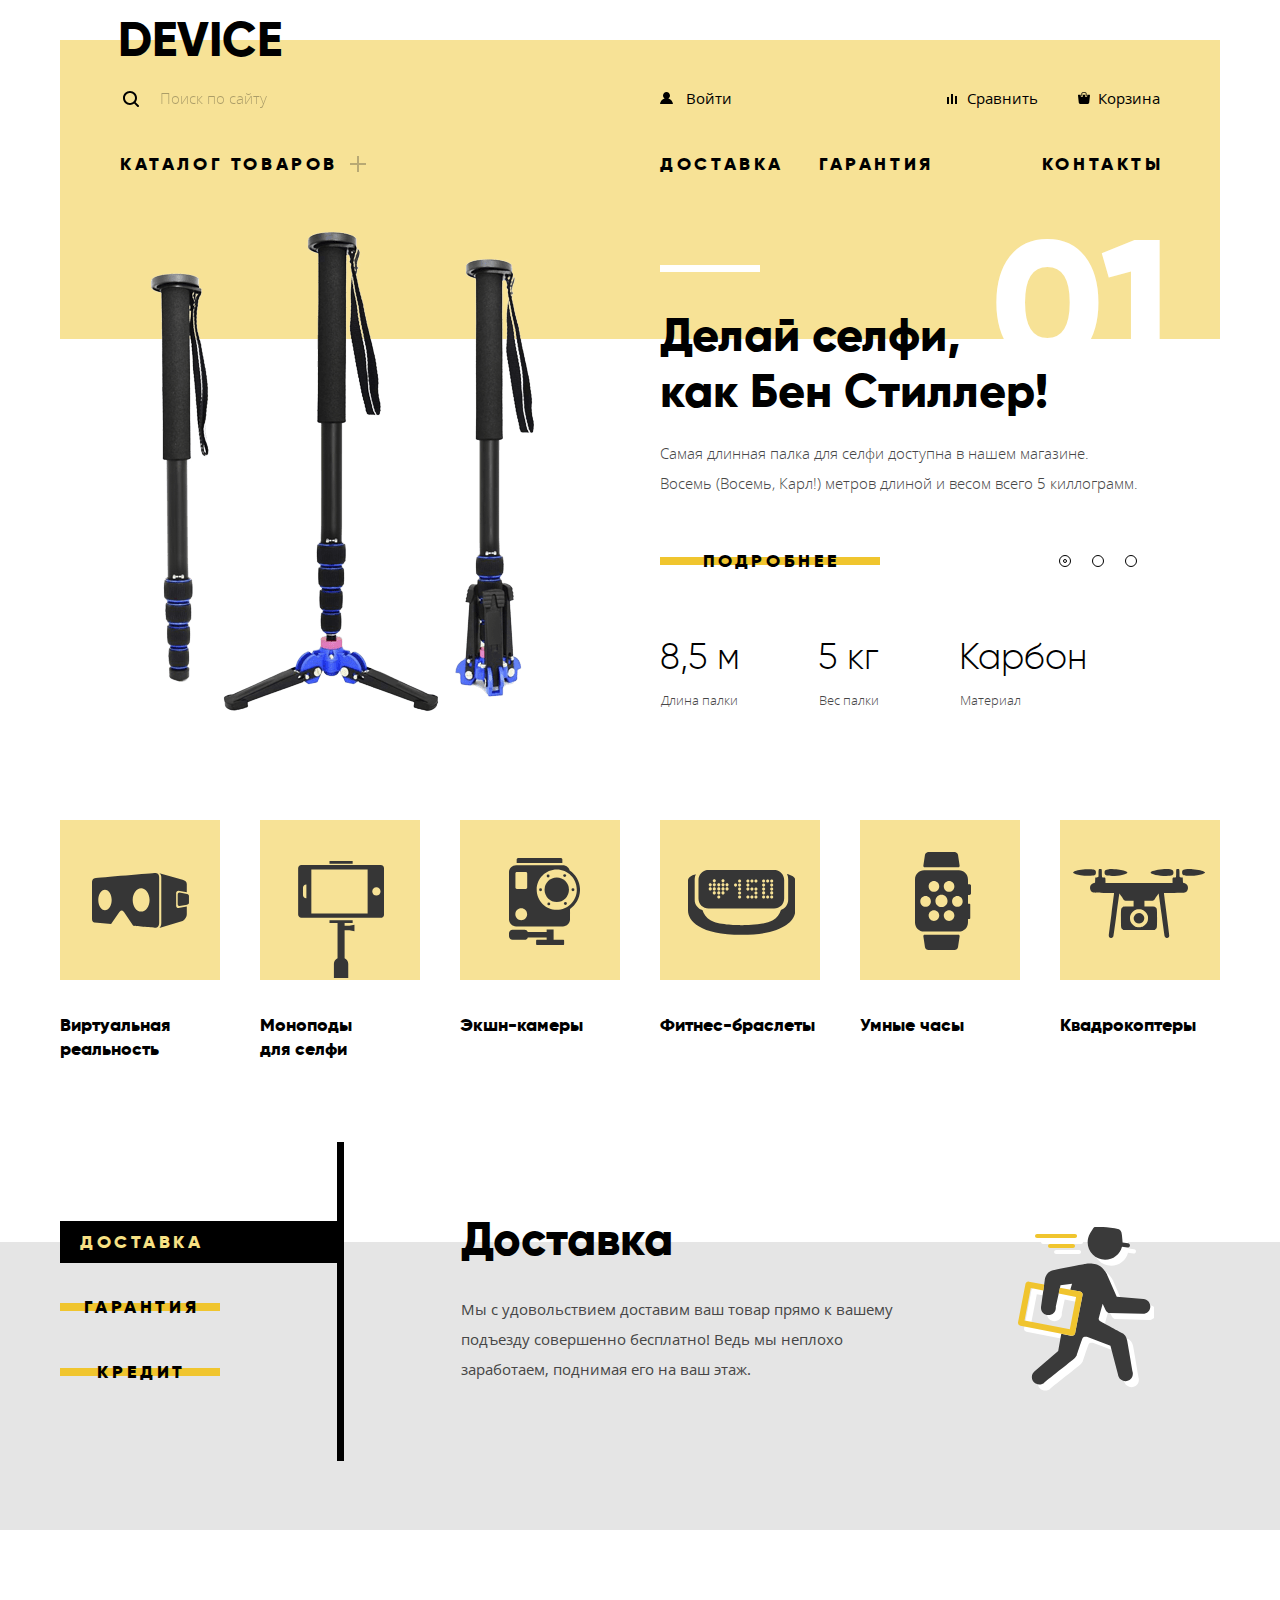
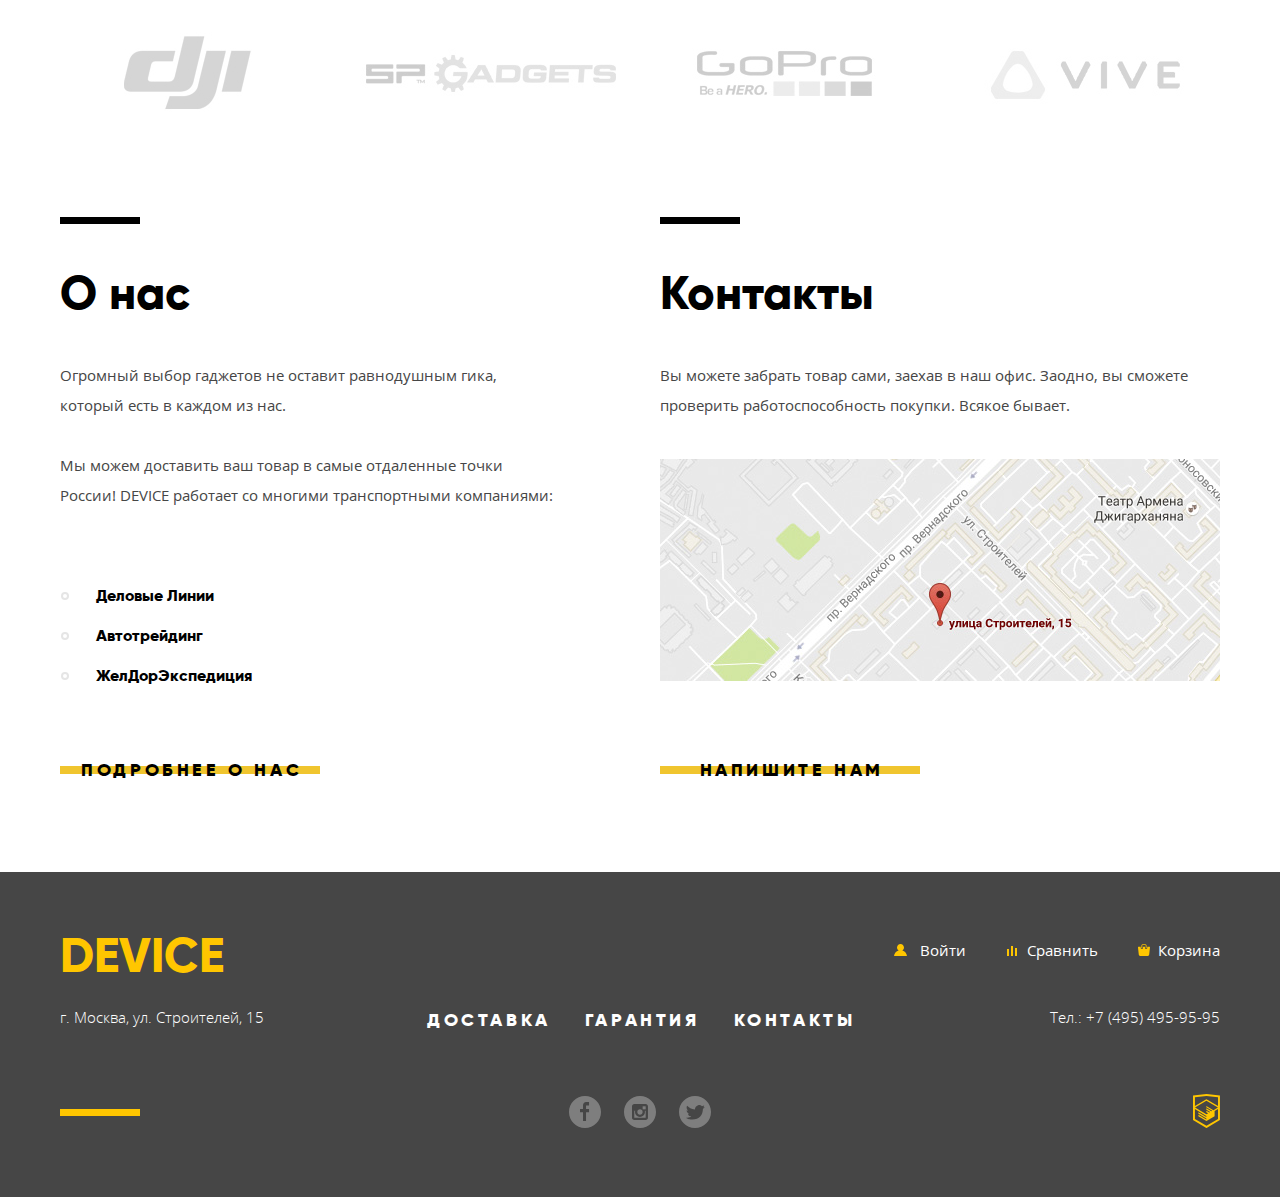
==== commit ef476589: "Закончил стилизацию catalog.html" ====
--- a/index.html
+++ b/index.html
@@ -98,7 +98,7 @@
 
       <ul class="slide-list">
         <li class="slide-list__item slide-list__item_active">
-          <img class="slide-list__item-img" src="img/slider-1.png" alt="Селфи палка" width="560" height="500">
+          <img class="slide-list__item-img" src="img/slider-1-min.png" alt="Селфи палка" width="560" height="500">
           <div class="slide-wrapper">
             <b class="slide-list__item-title">Делай селфи, <br> как Бен Стиллер!</b>
             <p class="slide-list__item-text">
@@ -126,7 +126,7 @@
         </li>
 
         <li class="slide-list__item">
-          <img class="slide-list__item-img" src="img/slider-2.png" alt="Фитнес браслет" width="560" height="500">
+          <img class="slide-list__item-img" src="img/slider-2-min.png" alt="Фитнес браслет" width="560" height="500">
           <div class="slide-wrapper">
             <b class="slide-list__item-title">Худеем правильно!</b>
             <p class="slide-list__item-text">
@@ -148,7 +148,7 @@
           </div>
         </li>
         <li class="slide-list__item">
-          <img class="slide-list__item-img" src="img/slider-3.png" alt="Квадрокоптер" width="560" height="500">
+          <img class="slide-list__item-img" src="img/slider-3-min.png" alt="Квадрокоптер" width="560" height="500">
           <div class="slide-wrapper">
             <b class="slide-list__item-title">Порхает как бабочка, жалит как пчела!</b>
             <p class="slide-list__item-text">
@@ -396,11 +396,13 @@
             <p class="phone">Тел.:
               <a class="phone__number" href="tel:+74954959595">+7 (495) 495-95-95</a>
             </p>
-            <svg class="logo-html-academy" version="1.1" xmlns="http://www.w3.org/2000/svg" xmlns:xlink="http://www.w3.org/1999/xlink"
-              x="0px" y="0px" width="26.943px" height="34.09px" viewBox="0 0 26.943 34.09" enable-background="new 0 0 26.943 34.09"
-              xml:space="preserve">
-              <path d="M13.62,0.017L13.472,0L0,1.412v24.661l13.473,8.017l13.43-7.99l0.042-0.025V1.412L13.62,0.017z M25.019,12.127L13.495,5.334 L13.494,5.23l-0.087,0.05l-0.088-0.056v0.109L1.925,12.118V3.147l11.548-1.212l11.547,1.212V12.127z M13.405,6.787L24.923,13.5 l-4.479,2.64l-7.093-4.221l-0.014,1.415l5.904,3.513l-0.86,0.507l-5.03-2.992l-0.014,1.415l3.827,2.275l-0.782,0.523l-3.031-1.787 l-0.014,1.413l1.853,1.091l-1.8,1.081L2.034,13.622L13.405,6.787z M1.925,15.127l11.411,6.791l0.016,1.044L5.41,18.234L5.395,19.65 l7.979,4.795l0.018,1.076l-7.973-4.74l-0.013,1.414l8.021,4.822l0.046,0.025l8.143-4.872l-0.011-5.177l3.415-2.036v10.021 L13.472,31.85L1.925,24.979V15.127z" />
-            </svg>
+            <a href="https://htmlacademy.ru/" class="logo-html-academy">
+              <svg version="1.1" xmlns="http://www.w3.org/2000/svg" xmlns:xlink="http://www.w3.org/1999/xlink" x="0px"
+                y="0px" width="26.943px" height="34.09px" viewBox="0 0 26.943 34.09" enable-background="new 0 0 26.943 34.09"
+                xml:space="preserve">
+                <path d="M13.62,0.017L13.472,0L0,1.412v24.661l13.473,8.017l13.43-7.99l0.042-0.025V1.412L13.62,0.017z M25.019,12.127L13.495,5.334 L13.494,5.23l-0.087,0.05l-0.088-0.056v0.109L1.925,12.118V3.147l11.548-1.212l11.547,1.212V12.127z M13.405,6.787L24.923,13.5 l-4.479,2.64l-7.093-4.221l-0.014,1.415l5.904,3.513l-0.86,0.507l-5.03-2.992l-0.014,1.415l3.827,2.275l-0.782,0.523l-3.031-1.787 l-0.014,1.413l1.853,1.091l-1.8,1.081L2.034,13.622L13.405,6.787z M1.925,15.127l11.411,6.791l0.016,1.044L5.41,18.234L5.395,19.65 l7.979,4.795l0.018,1.076l-7.973-4.74l-0.013,1.414l8.021,4.822l0.046,0.025l8.143-4.872l-0.011-5.177l3.415-2.036v10.021 L13.472,31.85L1.925,24.979V15.127z" />
+              </svg>
+            </a>
           </div>
         </div>
       </div>
--- a/css/style.css
+++ b/css/style.css
@@ -1,6 +1,7 @@
 @font-face {
   font-family: 'Gilroy';
   src: url(../fonts/gilroyextrabold.woff2) format('woff2');
+  src: url(../fonts/gilroyextrabold.woff) format('woff');
   font-weight: 900;
   font-style: normal;
 }
@@ -8,6 +9,7 @@
 @font-face {
   font-family: 'Gilroy';
   src: url(../fonts/gilroylight.woff2) format('woff2');
+  src: url(../fonts/gilroylight.woff) format('woff');
   font-weight: 300;
   font-style: normal;
 }
@@ -15,6 +17,7 @@
 @font-face {
   font-family: 'OpenSans';
   src: url(../fonts/opensanslight.woff2) format('woff2');
+  src: url(../fonts/opensanslight.woff) format('woff');
   font-weight: 300;
   font-style: normal;
 }
@@ -22,6 +25,7 @@
 @font-face {
   font-family: 'OpenSans';
   src: url(../fonts/opensansregular.woff2) format('woff2');
+  src: url(../fonts/opensansregular.woff) format('woff');
   font-weight: 400;
   font-style: normal;
 }
@@ -64,8 +68,12 @@
   background-color: white;
 }
 
+main {
+  /* fix <main> for ie */
+  display: block;
+}
+
 a {
-  /* font: inherit; */
   color: inherit;
   text-decoration: none;
 }
@@ -80,15 +88,13 @@
   color: #888 !important;
 }
 
-/* img {
+img {
   max-width: 100%;
   height: auto;
-} */
+}
 
 .container {
   width: 1160px;
-  /* padding-left: 20px;
-  padding-right: 20px; */
   margin: 0 auto;
   box-sizing: border-box;
 }
@@ -190,7 +196,6 @@
 
 .additional-navigation {
   display: flex;
-  /* flex-wrap: wrap; */
   justify-content: space-between;
 }
 
@@ -1102,7 +1107,17 @@
 
 .footer .logo-html-academy {
   fill: #ffc600;
-}
+  transition: opacity 100ms;
+}
+
+.footer .logo-html-academy:hover {
+  opacity: .6;
+}
+
+.footer .logo-html-academy:active {
+  opacity: .3;
+}
+
 
 
 /* modal */
@@ -1256,5 +1271,675 @@
 }
 
 .modal-map__img {
+  width: 100%;
+  height: auto;
   display: block;
 }
+
+/* catalog.html */
+
+.catalog-page .header {
+  margin-bottom: 37px;
+}
+
+.catalog-page main > .container {
+  padding-left: 60px;
+}
+
+.catalog-page main {
+  overflow: hidden;
+}
+
+.breadcrumbs {
+  margin-bottom: 44px;
+}
+
+.breadcrumbs__title {
+  margin: 0;
+  margin-bottom: 20px;
+  font-family: 'Gilroy', Arial, sans-serif;
+  font-weight: 900;
+  font-size: 47px;
+  line-height: 48px;
+  color: black;
+}
+
+.breadcrumbs__list {
+  margin: 0;
+  margin-left: -18px;
+  padding: 0;
+  list-style: none;
+  display: flex;
+}
+
+.breadcrumbs-item {
+  margin-left: 18px;
+}
+
+.breadcrumbs-item a {
+  padding-right: 17px;
+  position: relative;
+  color: rgba(0, 0, 0, .3);
+  display: block;
+}
+
+.breadcrumbs-item a:hover,
+.breadcrumbs-item a:focus {
+  color: rgba(0, 0, 0, .6);
+}
+
+.breadcrumbs-item > a:hover::after {
+  transform: rotate(45deg);
+}
+
+.breadcrumbs-item > a:hover::before {
+  transform: rotate(-45deg);
+}
+
+.breadcrumbs-item > a[href]:active {
+  color: rgba(0, 0, 0, .1);
+}
+
+.breadcrumbs-item a::before,
+.breadcrumbs-item a::after {
+  content: "";
+  width: 5px;
+  height: 1px;
+  background-color: black;
+  position: absolute;
+  top: 14px;
+  right: 0px;
+  transition: transform 500ms;
+}
+
+.breadcrumbs-item:last-of-type a,
+.breadcrumbs-item:last-of-type a {
+  padding-right: 0;
+}
+
+.breadcrumbs-item:last-of-type a::before,
+.breadcrumbs-item:last-of-type a::after {
+  display: none;
+}
+
+.breadcrumbs-item a::before {
+  transform: rotate(45deg);
+  top: 14px;
+}
+
+.breadcrumbs-item a::after {
+  top: 17px;
+  transform: rotate(-45deg);
+}
+
+
+.catalog-flex-container {
+  display: flex;
+}
+
+.filter {
+  position: relative;
+  background-color: #efefef;
+  width: 268px;
+  flex-shrink: 0;
+} 
+
+.filter::before {
+  content: "";
+  background-color: #efefef;
+  width: 100vw;
+  height: 100%;
+  top: 0;
+  right: 100%;
+  position: absolute;
+}
+
+.filter__title,
+.sorting__title {
+  margin: 0;
+  padding: 0;
+  padding: 23px 0;
+  font-family: 'Gilroy', Arial, sans-serif;
+  font-weight: 900;
+  font-size: 16px;
+  line-height: 24px;
+  color: black;
+  text-transform: uppercase;
+  letter-spacing: .2em;
+}
+
+.filter__title {
+  margin-bottom: 69px;
+  background-color: #dbdbdb;
+  position: relative;
+}
+
+.filter__title::before {
+  content: "";
+  background-color: #dbdbdb;
+  width: 100vw;
+  height: 100%;
+  top: 0;
+  right: 100%;
+  position: absolute;
+}
+
+.filter-form__item {
+  padding: 0;
+  margin: 0;
+  border: none;
+  padding-right: 68px;
+  margin-bottom: 26px;
+}
+
+.filter-form__item-title {
+  padding-top: 12px;
+  margin-bottom: 18px;
+  font-family: 'Gilroy', Arial, sans-serif;
+  font-weight: 900;
+  font-size: 18px;
+  line-height: 24px;
+  color: black;
+  position: relative;
+}
+
+.filter-form__item-range .filter-form__item-title {
+  margin-bottom: 23px;
+}
+
+.filter-form__item-title::before {
+  content: "";
+  width: 201px;
+  height: 2px;
+  background-color: black;
+  position: absolute;
+  top: 0;
+  left: 0;
+}
+
+.range {
+  height: 25px;
+  box-sizing: border-box;
+  position: relative;
+}
+
+.range__scale {
+  width: 100%;
+  height: 2px;
+  box-sizing: border-box;
+  background-color: #dbdbdb;
+  position: absolute;
+  top: 50%;
+  margin-top: -1px;
+}
+
+.range__bar {
+  width: 53%;
+  height: 100%;
+  background-color: #91c92f;
+  position: absolute;
+}
+
+.range__togle {
+  width: 20px;
+  height: 20px;
+  background-color: white;
+  position: absolute;
+  border-radius: 50%;
+  cursor: pointer;
+  left: -6px;
+  top: 2px;
+  box-shadow: 0px 1px 2px 0px rgba(0, 0, 0, .2);
+}
+
+.range__togle::before {
+  content: "";
+  width: 4px;
+  height: 4px;
+  border-radius: 50%;
+  top: 50%;
+  left: 50%;
+  transform: translate(-50%, -50%);
+  background-color: #b1b1b1;
+  position: absolute;
+}
+
+.range__togle:active {
+  transform: scale(1.1);
+}
+
+.range__togle_max {
+  left: 53%;
+}
+
+.price-controls {
+  position: relative;
+  top: -6px;
+}
+
+.price-controls__label,
+.price-controls__input {
+  font-family: 'Gilroy', Arial, sans-serif;
+  font-weight: normal;
+  font-size: 14px;
+  line-height: 24px;
+  color: rgba(0, 0, 0, .2);
+}
+
+.price-controls__label {
+  margin-right: 7px;
+}
+
+.price-controls__input {
+  width: 65px;
+  height: 20px;
+  border: none;
+  box-sizing: border-box; 
+  padding: 0px 3px;
+  background-color: transparent;
+  margin-left: -4px;
+  outline: none;
+}
+
+.filter-form__item-color {
+  margin-bottom: 31px;
+}
+
+.colors {
+  margin: 0;
+  padding: 0;
+  list-style: none;
+}
+
+.colors__item {
+  font-size: 14px;
+  line-height: 40px;
+  font-weight: normal;
+}
+
+.colors__label {
+  padding-left: 38px;
+  display: block;
+  position: relative;
+  outline: none;
+  transition: opacity 100ms;
+}
+
+.colors__label::before {
+  content: url("data:image/svg+xml,%3Csvg version='1.1' id='Layer_1' xmlns='http://www.w3.org/2000/svg' xmlns:xlink='http://www.w3.org/1999/xlink' x='0px' y='0px' width='23px' height='23px' viewBox='0 0 23 23' enable-background='new 0 0 23 23' xml:space='preserve'%3E%3Cpath d='M20,2c0.542,0,1,0.458,1,1v17c0,0.542-0.458,1-1,1H3c-0.542,0-1-0.458-1-1V3c0-0.542,0.458-1,1-1H20 M20,0H3 C1.35,0,0,1.35,0,3v17c0,1.65,1.35,3,3,3h17c1.65,0,3-1.35,3-3V3C23,1.35,21.65,0,20,0L20,0z'/%3E%3C/svg%3E%0A");
+  position: absolute;
+  top: 6px;
+  left: -2px;
+}
+
+.colors__label:hover,
+.colors__checkbox:focus + .colors__label {
+  opacity: .6;
+}
+
+.colors__label:active {
+  opacity: 1;
+}
+
+.colors__checkbox:checked + .colors__label::before {
+  content: url("data:image/svg+xml,%3Csvg version='1.1' xmlns='http://www.w3.org/2000/svg' xmlns:xlink='http://www.w3.org/1999/xlink' x='0px' y='0px' width='27px' height='23px' viewBox='0 0 27 23' enable-background='new 0 0 27 23' xml:space='preserve'%3E%3Cg id='Layer_1'%3E%3C/g%3E%3Cg id='Layer_2'%3E%3Cg%3E%3Cpolygon points='7.285,7.486 4.456,10.315 12.239,18.098 26.171,4.166 23.343,1.337 12.239,12.439 '/%3E%3Cpath d='M21,20c0,0.542-0.458,1-1,1H3c-0.542,0-1-0.458-1-1V3c0-0.542,0.458-1,1-1h16.908l1.585-1.585C21.051,0.158,20.545,0,20,0 H3C1.35,0,0,1.35,0,3v17c0,1.65,1.35,3,3,3h17c1.65,0,3-1.35,3-3v-9.829l-2,2V20z'/%3E%3C/g%3E%3C/g%3E%3C/svg%3E");
+
+}
+
+.colors__checkbox:disabled + .colors__label {
+  opacity: .25;
+}
+
+.presence-bluetooth {
+  margin: 0;
+  padding: 0;
+  list-style: none;
+}
+
+.presence-bluetooth__item {
+  font-size: 14px;
+  line-height: 40px;
+  font-weight: normal;
+  outline: none;
+  transition: opacity 100ms;
+}
+
+.presence-bluetooth__item:hover,
+.presence-bluetooth__radio:focus + .presence-bluetooth__label {
+  opacity: .6;
+}
+
+.presence-bluetooth__item:active {
+  opacity: 1;
+}
+
+.presence-bluetooth__label {
+  padding-left: 38px;
+  display: block;
+  position: relative;
+}
+
+.presence-bluetooth__label::before {
+  content: "";
+  width: 25px;
+  height: 25px;
+  box-sizing: border-box;
+  border: 4px solid black;
+  border-radius: 50%;
+  position: absolute;
+  top: 6px;
+  left: -2px;
+}
+
+.presence-bluetooth__radio:checked + .presence-bluetooth__label::after {
+  content: "";
+  width: 9px;
+  height: 9px;
+  box-sizing: border-box;
+  background-color: black;
+  border-radius: 50%;
+  position: absolute;
+  top: 14px;
+  left: 6px;
+}
+
+.filter-form__btn-submit {
+  width: 200px;
+  margin-top: 4px;
+  margin-left: -2px;
+}
+
+.products {
+  flex-grow: 1;
+  max-width: 832px;
+}
+
+.sorting {
+  width: 100%;
+  position: relative;
+  background-color: rgba(0, 0, 0, .08);
+  display: flex;
+}
+
+.sorting::before {
+  content: "";
+  background-color: #ebebeb;
+  width: 100vw;
+  height: 100%;
+  top: 0;
+  left: 100%;
+  position: absolute;
+}
+
+.sorting__title {
+  max-width: 260px;
+  margin-left: 73px;
+  margin-right: 55px;
+  align-items: center;
+  word-wrap: break-word;
+}
+
+.list-sorting-by,
+.list-sorting-method {
+  padding: 0;
+  margin: 0;
+  list-style: none;  
+  font-size: 14px;
+  line-height: 18px;
+  color: rgba(0, 0, 0, .3);
+  font-weight: normal;
+  display: flex;
+  flex-wrap: wrap;
+  align-items: center;
+}
+
+.list-sorting-by {
+  width: 400px;
+  flex-shrink: 0;
+  margin-right: auto;
+}
+
+.list-sorting-by__item {
+  margin-right: 30px;
+  transition: color 100ms;
+}
+
+.list-sorting-by__item_active {
+  color: rgba(0, 0, 0, 1);
+}
+
+.list-sorting-by__item:hover,
+.list-sorting-by__item:focus {
+  color: rgba(0, 0, 0, .6);
+}
+
+.list-sorting-by__item:active {
+  color: rgba(0, 0, 0, 1);
+} 
+
+.list-sorting-method {
+  flex-shrink: 0;
+}
+
+.list-sorting-method__item a{
+  display: block;
+  border: 5px solid rgba(0, 0, 0, .2);
+  border-width: 10px 5px 10px 5px;
+  border-left-color: transparent;
+  border-right-color: transparent;
+  margin-left: 20px;
+}
+
+.list-sorting-method__item_up a {
+  border-top: none;
+}
+
+.list-sorting-method__item_down a {
+  border-bottom: none;
+}
+
+.list-sorting-method__item_up.list-sorting-method__item_active a {
+  border-bottom-color: black;
+}
+
+.list-sorting-method__item_down.list-sorting-method__item_active a {
+  border-top-color: black;
+}
+
+.list-sorting-method__item_up a:hover,
+.list-sorting-method__item_up a:focus {
+  border-bottom-color: rgba(0, 0, 0, .4);
+}
+
+.list-sorting-method__item_up a:active {
+  border-bottom-color: rgba(0, 0, 0, 1);
+}
+
+.list-sorting-method__item_down a:hover,
+.list-sorting-method__item_down a:focus {
+  border-top-color: rgba(0, 0, 0, .4);
+}
+
+.list-sorting-method__item_down a:active {
+  border-top-color: rgba(0, 0, 0, 1);
+}
+
+.list-products {
+  max-width: inherit;
+  margin: 0;
+  padding: 0;
+  padding-top: 69px;
+  padding-left: 72px;
+  list-style: none;
+  display: flex;
+  flex-wrap: wrap;
+  justify-content: space-between;
+}
+
+.product {
+  position: relative;
+  margin-bottom: 46px;
+}
+
+.product_new::before {
+  content: "New";
+  width: 60px;
+  height: 60px;
+  text-align: center;
+  font-family: 'Gilroy', Arial, sans-serif;
+  font-weight: 900;
+  font-size: 14px;
+  line-height: 60px;
+  text-transform: uppercase;
+  letter-spacing: 0.05em;
+  color: rgba(0, 0, 0, .2);
+  border: 2px solid rgba(0, 0, 0, .2);
+  border-radius: 50%;
+  position: absolute;
+  top: 29px;
+  right: 27px;
+}
+
+.product__link {
+  display: block;
+  margin-bottom: 32px;
+}
+
+.product__link:hover + .product__hover-wrapper {
+  visibility: visible;
+}
+
+.product img {
+  width: 360px;
+  height: 380px;
+  display: block;
+}
+
+.product__hover-wrapper {
+  width: 100%;
+  height: 380px;
+  box-sizing: border-box;
+  display: flex;
+  flex-direction: column;
+  justify-content: center;
+  align-items: center;
+  top: 0px;
+  left: 0;
+  position: absolute;
+  background-color: rgba(238, 238, 238, .7);
+  cursor: pointer;
+  visibility: hidden;
+}
+
+.product__hover-wrapper:hover {
+  visibility: visible;
+}
+
+.product__btn-cart {
+  width: 200px;
+  position: relative;
+  top: 14px;
+}
+
+.product__btn-comparison {
+  max-width: 200px;
+  position: relative;
+  top: 24px;
+}
+
+.product-flex-container {
+  display: flex;
+  justify-content: space-between;
+  align-items: flex-start;
+}
+
+.product__name {
+  width: 260px;
+  font-family: 'Gilroy', Arial, sans-serif;
+  font-weight: 900;
+  font-size: 18px;
+  line-height: 24px;
+  color: black;
+  transition: opacity 100ms;
+}
+
+.product__name:hover,
+.product__name:focus {
+  opacity: .6;
+}
+
+.product__price {
+  max-width: 90px;
+  font-family: 'Gilroy', Arial, sans-serif;
+  font-weight: 300;
+  font-size: 16px;
+  line-height: 24px;
+}
+
+.pagination {
+  min-height: 70px;
+  margin: 0; 
+  margin-top: -11px;
+  margin-bottom: 77px;
+  margin-left: 72px;
+  padding: 0;
+  list-style: none;
+  background-color: #ebebeb;
+  display: flex;
+  flex-wrap: wrap;
+}
+
+.pagination__item {
+  font-family: 'Gilroy', Arial, sans-serif;
+  font-weight: 900;
+  font-size: 16px;
+  line-height: 70px;
+  text-transform: uppercase;
+  letter-spacing: .2em;
+  padding-left: .2em;
+  color: rgba(0, 0, 0, .3);
+  margin-left: 12px;
+  margin-right: 12px;
+}
+
+.pagination__item_back,
+.pagination__item_forward,
+.pagination__item a:not([href]) {
+  color: rgba(0, 0, 0, 1);
+}
+
+.pagination__item:hover {
+  color: rgba(0, 0, 0, .6);
+}
+
+.pagination__item:active {
+  color: rgba(0, 0, 0, 1);
+}
+
+
+.pagination__item_back,
+.pagination__item_forward {
+  width: 126px;
+  margin: 0;
+  box-sizing: border-box;
+  text-align: center;
+}
+
+.pagination__item_back:hover,
+.pagination__item_forward:hover {
+  background-color: #d9d9d9;
+}
+
+.pagination__item_back:active,
+.pagination__item_forward:active {
+  color: rgba(0, 0, 0, .3);
+}
+
+.pagination__item_back {
+  margin-right: auto;
+}
+
+.pagination__item_forward {
+  margin-left: auto;
+  order: 1000;
+}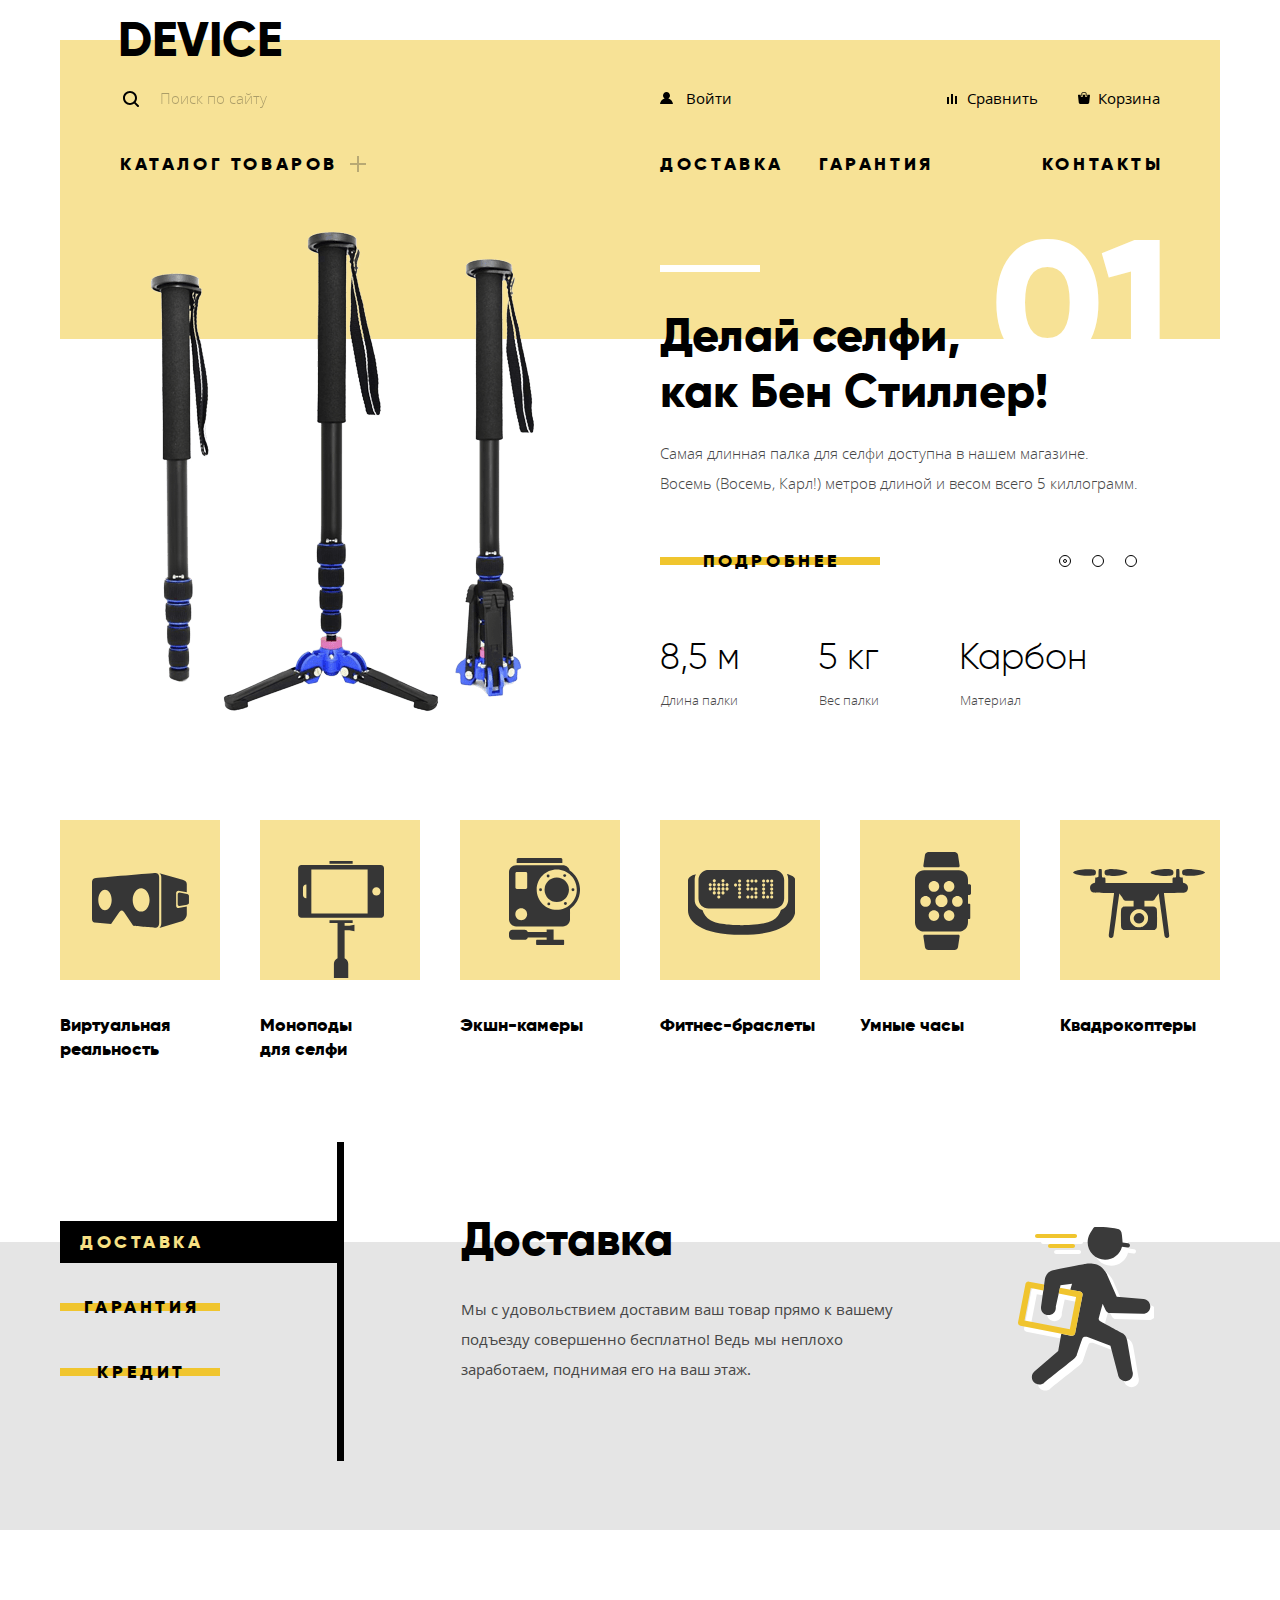
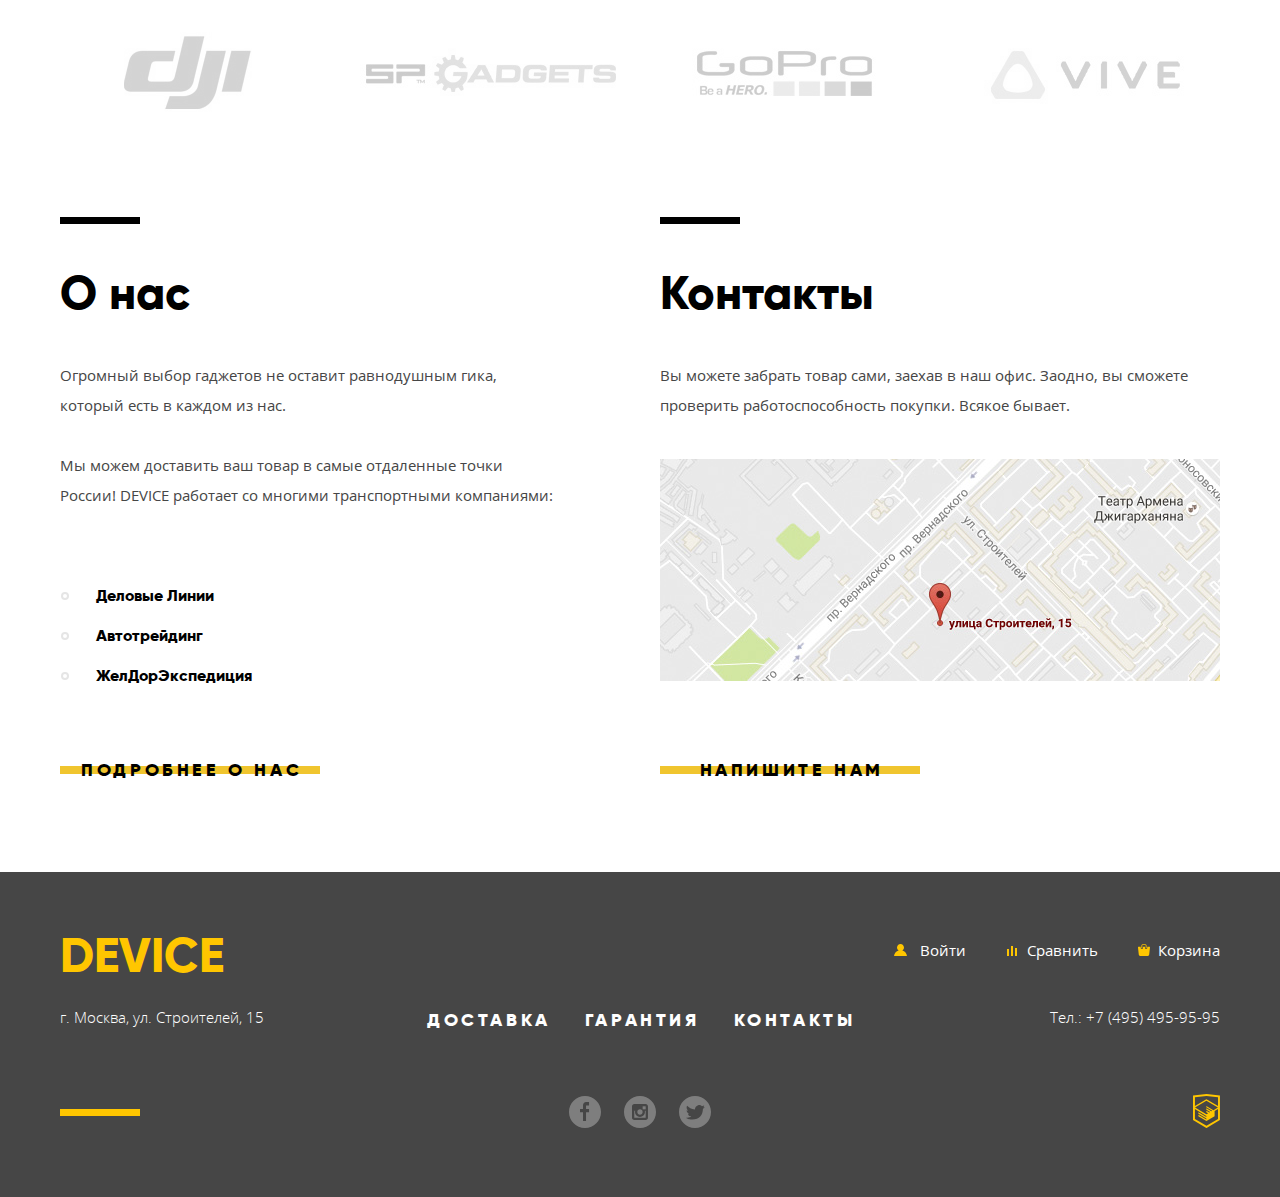
==== commit 7d967e3c: "Оживил слайдеры." ====
--- a/index.html
+++ b/index.html
@@ -434,6 +434,9 @@
     <img class="modal-map__img" src="img/map-big.jpg" alt="ул. Строителей, 15" width="960" height="559">
     <button class="btn-close-modal btn-close-modal_map"><span class="visually-hidden">Закрыть</span></button>
   </section>
+
+  <script src="js/modals.js"></script>
+  <script src="js/sliders.js"></script>
 </body>
 
 </html>--- a/css/style.css
+++ b/css/style.css
@@ -438,8 +438,8 @@
   transform: rotate(90deg);
 }
 
-.menu-catalog:hover > .menu-catalog__list {
-  visibility: visible;
+.menu-catalog:hover * {
+  visibility: visible; 
 }
 
 .menu-catalog__list {
@@ -855,12 +855,15 @@
 .brands-item img {
   width: 260px;
   height: 100px;
-  filter: grayscale(100%) opacity(20%);
-  transition : filter 400ms;
+
+  filter: grayscale(100%);
+  opacity: .2;
+  transition: all 150ms;
 }
 
 .brands-item img:hover {
   filter: none;
+  opacity: 1;
 }
 
 .info {
@@ -1861,6 +1864,7 @@
   line-height: 24px;
   color: black;
   transition: opacity 100ms;
+  word-wrap: break-word;
 }
 
 .product__name:hover,
